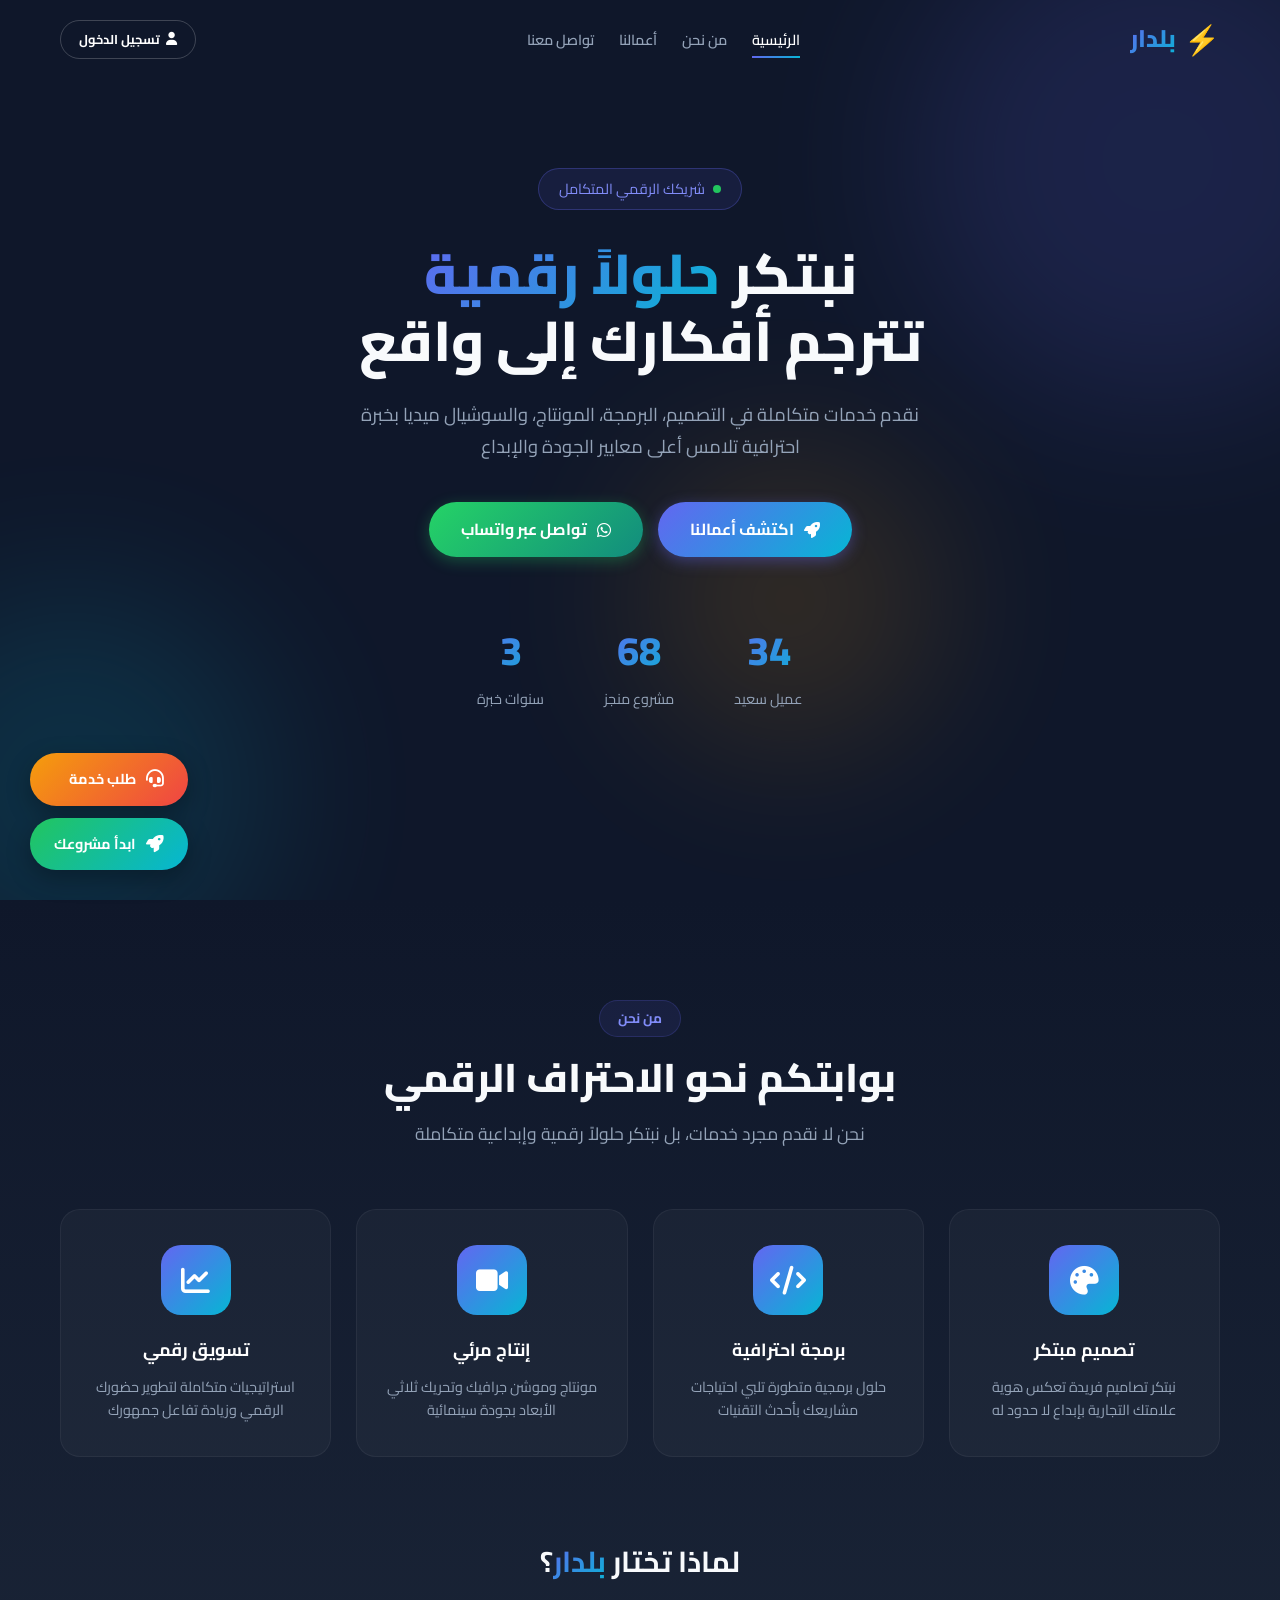
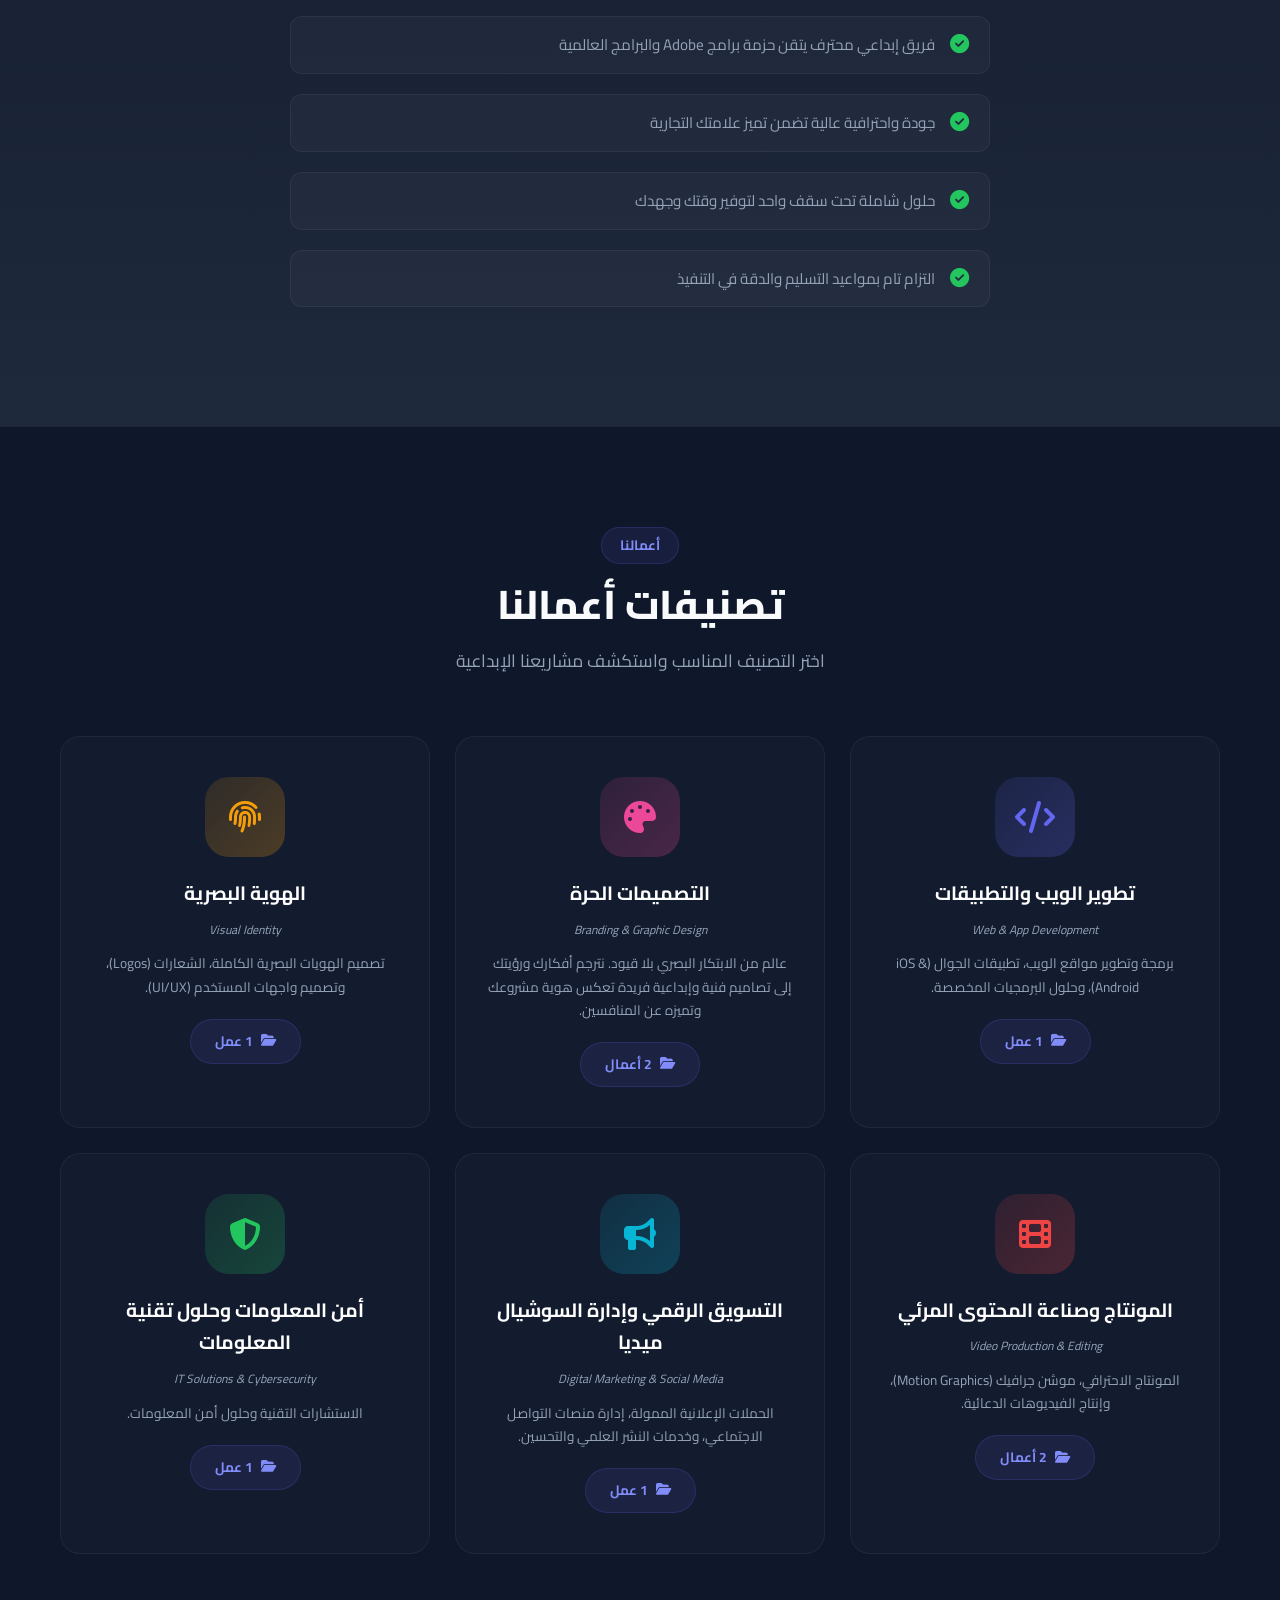
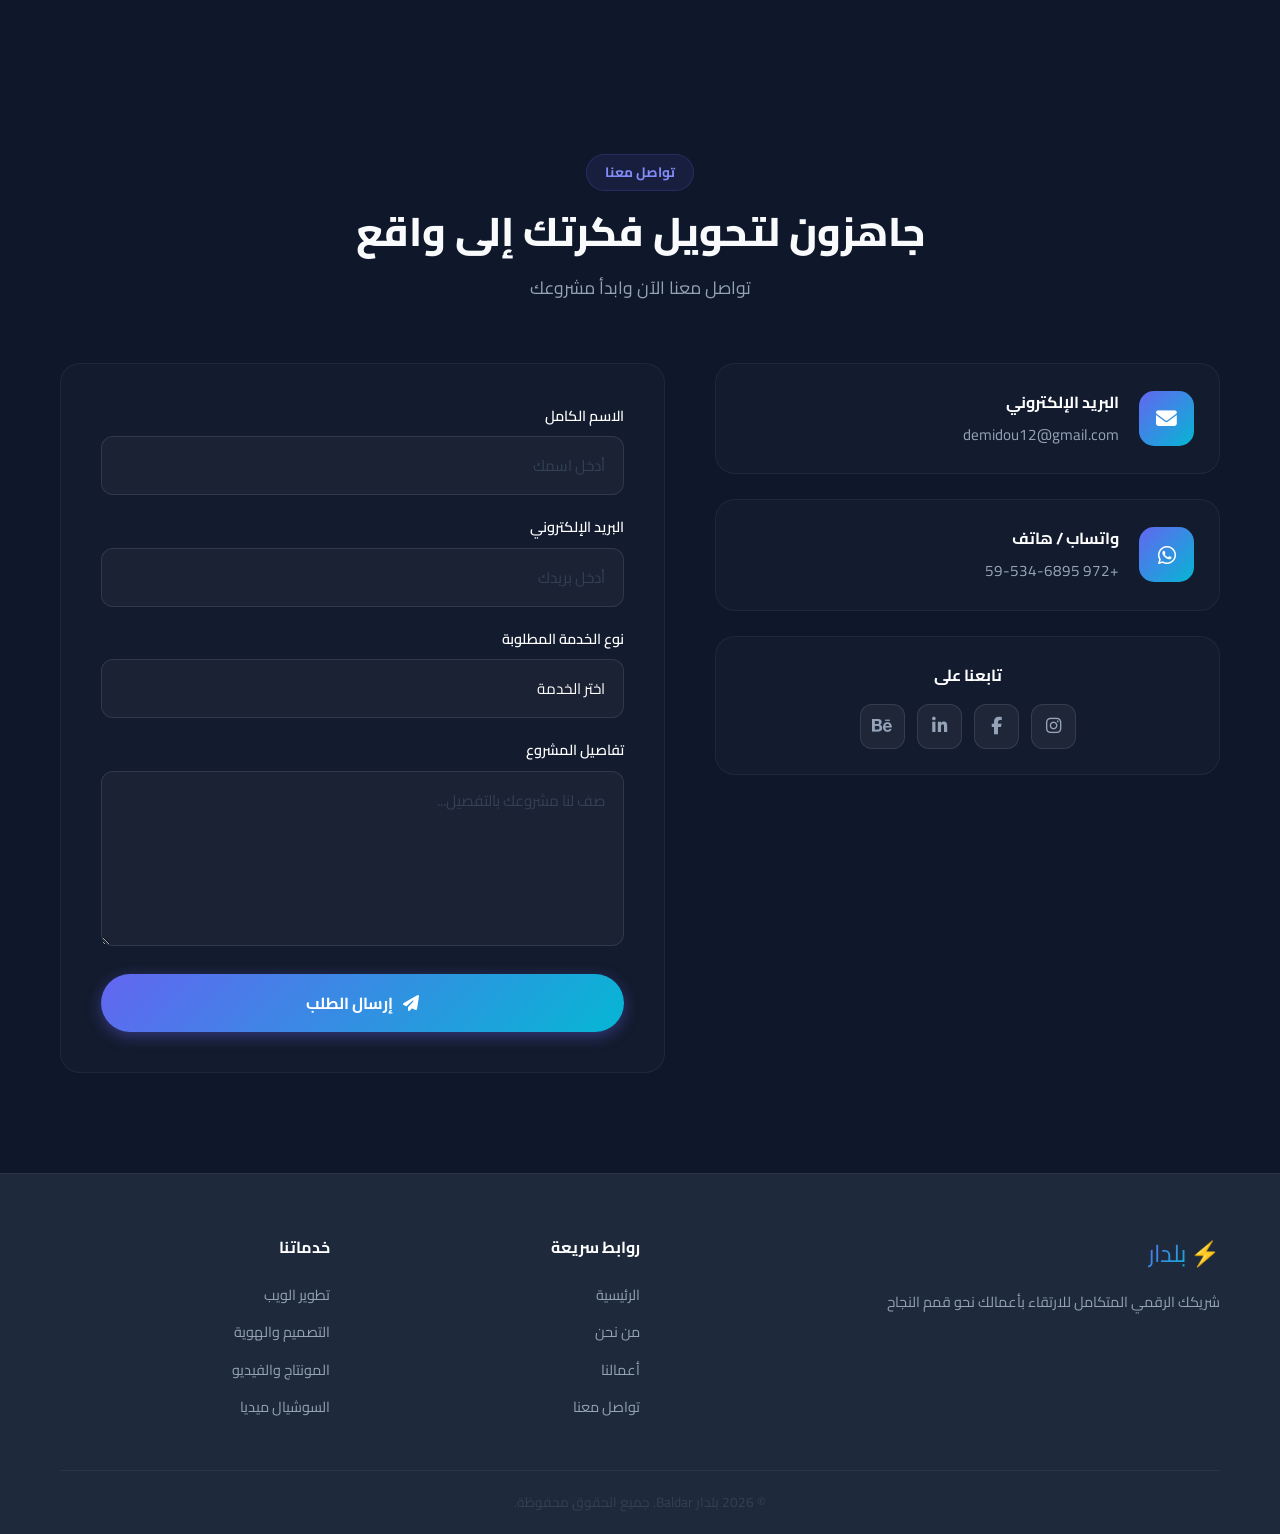
==== index.html @ 8cdc94b1 "Rename index (1).html to index.html" ====
<!DOCTYPE html>
<html lang="ar" dir="rtl">
<head>
    <meta charset="UTF-8">
    <meta name="viewport" content="width=device-width, initial-scale=1.0">
    <title>بلدار | Baldar - شريكك الرقمي المتكامل</title>
    <link rel="preconnect" href="https://fonts.googleapis.com">
    <link rel="preconnect" href="https://fonts.gstatic.com" crossorigin>
    <link href="https://fonts.googleapis.com/css2?family=Cairo:wght@300;400;600;700;800&display=swap" rel="stylesheet">
    <link rel="stylesheet" href="https://cdnjs.cloudflare.com/ajax/libs/font-awesome/6.5.1/css/all.min.css">
    <style>
        :root {
            --primary: #6366f1;
            --primary-dark: #4f46e5;
            --primary-light: #818cf8;
            --secondary: #06b6d4;
            --accent: #f59e0b;
            --success: #22c55e;
            --danger: #ef4444;
            --dark: #0f172a;
            --dark-light: #1e293b;
            --dark-lighter: #334155;
            --light: #f8fafc;
            --gray: #94a3b8;
            --white: #ffffff;
            --gradient-1: linear-gradient(135deg, #6366f1 0%, #06b6d4 100%);
            --gradient-2: linear-gradient(135deg, #f59e0b 0%, #ef4444 100%);
            --gradient-3: linear-gradient(135deg, #22c55e 0%, #06b6d4 100%);
            --shadow: 0 4px 6px -1px rgba(0,0,0,0.1);
            --shadow-lg: 0 10px 15px -3px rgba(0,0,0,0.1);
            --shadow-xl: 0 20px 25px -5px rgba(0,0,0,0.1);
            --radius: 12px;
            --radius-lg: 20px;
            --transition: all 0.3s cubic-bezier(0.4, 0, 0.2, 1);
        }
        *, *::before, *::after { margin: 0; padding: 0; box-sizing: border-box; }
        html { scroll-behavior: smooth; scroll-padding-top: 80px; }
        body {
            font-family: 'Cairo', sans-serif;
            background: var(--dark);
            color: var(--light);
            line-height: 1.7;
            overflow-x: hidden;
        }
        .container { max-width: 1200px; margin: 0 auto; padding: 0 20px; }
        ::-webkit-scrollbar { width: 8px; }
        ::-webkit-scrollbar-track { background: var(--dark); }
        ::-webkit-scrollbar-thumb { background: var(--primary); border-radius: 4px; }

        /* ===== NAVBAR ===== */
        .navbar {
            position: fixed;
            top: 0; left: 0; right: 0;
            z-index: 1000;
            padding: 15px 0;
            transition: var(--transition);
            background: transparent;
        }
        .navbar.scrolled {
            background: rgba(15, 23, 42, 0.95);
            backdrop-filter: blur(20px);
            box-shadow: var(--shadow);
            padding: 10px 0;
        }
        .navbar .container {
            display: flex;
            justify-content: space-between;
            align-items: center;
        }
        .logo {
            display: flex;
            align-items: center;
            gap: 8px;
            text-decoration: none;
            color: var(--white);
            font-size: 1.5rem;
            font-weight: 800;
        }
        .logo-icon { font-size: 1.8rem; }
        .logo-text {
            background: var(--gradient-1);
            -webkit-background-clip: text;
            -webkit-text-fill-color: transparent;
        }
        .nav-center { display: flex; align-items: center; gap: 30px; }
        .nav-links {
            display: flex;
            list-style: none;
            gap: 25px;
        }
        .nav-links a {
            text-decoration: none;
            color: var(--gray);
            font-weight: 600;
            font-size: 0.9rem;
            transition: var(--transition);
            position: relative;
        }
        .nav-links a::after {
            content: '';
            position: absolute;
            bottom: -5px; right: 0;
            width: 0; height: 2px;
            background: var(--gradient-1);
            transition: var(--transition);
        }
        .nav-links a:hover, .nav-links a.active {
            color: var(--white);
        }
        .nav-links a:hover::after, .nav-links a.active::after {
            width: 100%;
        }
        .nav-actions {
            display: flex;
            align-items: center;
            gap: 12px;
        }
        .btn-nav {
            padding: 8px 18px;
            border-radius: 50px;
            font-family: 'Cairo', sans-serif;
            font-size: 0.8rem;
            font-weight: 700;
            cursor: pointer;
            border: none;
            transition: var(--transition);
            text-decoration: none;
            display: inline-flex;
            align-items: center;
            gap: 6px;
        }
        .btn-nav-primary {
            background: var(--gradient-1);
            color: var(--white);
        }
        .btn-nav-primary:hover {
            transform: translateY(-2px);
            box-shadow: 0 4px 15px rgba(99,102,241,0.4);
        }
        .btn-nav-outline {
            background: transparent;
            color: var(--white);
            border: 1px solid rgba(255,255,255,0.2);
        }
        .btn-nav-outline:hover {
            background: rgba(255,255,255,0.1);
            border-color: var(--primary);
        }
        .user-menu {
            display: none;
            align-items: center;
            gap: 8px;
            color: var(--white);
            font-size: 0.85rem;
            font-weight: 600;
        }
        .user-menu.show { display: flex; }
        .user-avatar {
            width: 32px; height: 32px;
            border-radius: 50%;
            background: var(--gradient-1);
            display: flex;
            align-items: center;
            justify-content: center;
            font-size: 0.8rem;
        }
        .hamburger {
            display: none;
            flex-direction: column;
            gap: 5px;
            cursor: pointer;
            z-index: 1001;
        }
        .hamburger span {
            display: block;
            width: 25px; height: 2px;
            background: var(--white);
            transition: var(--transition);
        }
        .hamburger.active span:nth-child(1) { transform: rotate(-45deg) translate(-5px, 5px); }
        .hamburger.active span:nth-child(2) { opacity: 0; }
        .hamburger.active span:nth-child(3) { transform: rotate(45deg) translate(-5px, -5px); }

        /* ===== HERO ===== */
        .hero {
            min-height: 100vh;
            display: flex;
            align-items: center;
            position: relative;
            overflow: hidden;
            padding-top: 80px;
        }
        .hero-bg {
            position: absolute;
            inset: 0;
            z-index: 0;
            overflow: hidden;
        }
        .shape {
            position: absolute;
            border-radius: 50%;
            filter: blur(80px);
            opacity: 0.15;
            animation: float 20s infinite ease-in-out;
        }
        .shape-1 { width: 500px; height: 500px; background: var(--primary); top: -10%; right: -10%; }
        .shape-2 { width: 400px; height: 400px; background: var(--secondary); bottom: -10%; left: -10%; animation-delay: -5s; }
        .shape-3 { width: 300px; height: 300px; background: var(--accent); top: 50%; left: 50%; animation-delay: -10s; }
        @keyframes float {
            0%, 100% { transform: translate(0, 0) scale(1); }
            25% { transform: translate(30px, -30px) scale(1.05); }
            50% { transform: translate(-20px, 20px) scale(0.95); }
            75% { transform: translate(20px, 10px) scale(1.02); }
        }
        .hero-content {
            position: relative;
            z-index: 1;
            text-align: center;
            max-width: 800px;
            margin: 0 auto;
        }
        .hero-badge {
            display: inline-flex;
            align-items: center;
            gap: 8px;
            background: rgba(99, 102, 241, 0.1);
            border: 1px solid rgba(99, 102, 241, 0.3);
            padding: 8px 20px;
            border-radius: 50px;
            font-size: 0.9rem;
            color: var(--primary-light);
            margin-bottom: 30px;
        }
        .badge-dot {
            width: 8px; height: 8px;
            background: #22c55e;
            border-radius: 50%;
            animation: pulse 2s infinite;
        }
        @keyframes pulse { 0%, 100% { opacity: 1; } 50% { opacity: 0.5; } }
        .hero-title {
            font-size: 3.5rem;
            font-weight: 800;
            line-height: 1.2;
            margin-bottom: 25px;
        }
        .gradient-text {
            background: var(--gradient-1);
            -webkit-background-clip: text;
            -webkit-text-fill-color: transparent;
        }
        .hero-desc {
            font-size: 1.15rem;
            color: var(--gray);
            max-width: 600px;
            margin: 0 auto 40px;
        }
        .hero-buttons {
            display: flex;
            gap: 15px;
            justify-content: center;
            margin-bottom: 60px;
            flex-wrap: wrap;
        }
        .btn {
            display: inline-flex;
            align-items: center;
            gap: 10px;
            padding: 14px 32px;
            border-radius: 50px;
            font-family: 'Cairo', sans-serif;
            font-size: 1rem;
            font-weight: 700;
            text-decoration: none;
            cursor: pointer;
            border: none;
            transition: var(--transition);
        }
        .btn-primary {
            background: var(--gradient-1);
            color: var(--white);
            box-shadow: 0 4px 15px rgba(99, 102, 241, 0.4);
        }
        .btn-primary:hover {
            transform: translateY(-3px);
            box-shadow: 0 8px 25px rgba(99, 102, 241, 0.5);
        }
        .btn-outline {
            background: transparent;
            color: var(--white);
            border: 2px solid rgba(255,255,255,0.2);
        }
        .btn-outline:hover {
            background: rgba(255,255,255,0.1);
            border-color: var(--primary);
        }
        .btn-whatsapp {
            background: linear-gradient(135deg, #25d366 0%, #128c7e 100%);
            color: var(--white);
            box-shadow: 0 4px 15px rgba(37, 211, 102, 0.3);
        }
        .btn-whatsapp:hover {
            transform: translateY(-3px);
            box-shadow: 0 8px 25px rgba(37, 211, 102, 0.4);
        }
        .hero-stats {
            display: flex;
            justify-content: center;
            gap: 60px;
            flex-wrap: wrap;
        }
        .stat-item { text-align: center; }
        .stat-number {
            display: block;
            font-size: 2.5rem;
            font-weight: 800;
            background: var(--gradient-1);
            -webkit-background-clip: text;
            -webkit-text-fill-color: transparent;
        }
        .stat-label { font-size: 0.9rem; color: var(--gray); }

        /* ===== FLOATING CTA BUTTONS ===== */
        .floating-cta {
            position: fixed;
            bottom: 30px;
            left: 30px;
            z-index: 999;
            display: flex;
            flex-direction: column;
            gap: 12px;
        }
        .floating-btn {
            display: flex;
            align-items: center;
            gap: 10px;
            padding: 14px 24px;
            border-radius: 50px;
            font-family: 'Cairo', sans-serif;
            font-size: 0.9rem;
            font-weight: 700;
            cursor: pointer;
            border: none;
            text-decoration: none;
            color: var(--white);
            box-shadow: 0 8px 25px rgba(0,0,0,0.3);
            transition: var(--transition);
            animation: slideUp 0.6s ease;
        }
        .floating-btn:hover {
            transform: translateY(-3px) scale(1.02);
            box-shadow: 0 12px 35px rgba(0,0,0,0.4);
        }
        .floating-btn.service {
            background: var(--gradient-2);
        }
        .floating-btn.project {
            background: var(--gradient-3);
        }
        .floating-btn i { font-size: 1.1rem; }
        @keyframes slideUp {
            from { transform: translateY(100px); opacity: 0; }
            to { transform: translateY(0); opacity: 1; }
        }

        /* ===== SECTION COMMON ===== */
        section { padding: 100px 0; position: relative; }
        .section-header {
            text-align: center;
            margin-bottom: 60px;
        }
        .section-tag {
            display: inline-block;
            background: rgba(99, 102, 241, 0.1);
            color: var(--primary-light);
            padding: 6px 18px;
            border-radius: 50px;
            font-size: 0.85rem;
            font-weight: 700;
            margin-bottom: 15px;
            border: 1px solid rgba(99, 102, 241, 0.2);
        }
        .section-title {
            font-size: 2.5rem;
            font-weight: 800;
            margin-bottom: 15px;
            line-height: 1.3;
        }
        .section-subtitle {
            color: var(--gray);
            font-size: 1.1rem;
            max-width: 600px;
            margin: 0 auto;
        }

        /* ===== ABOUT ===== */
        .about {
            background: linear-gradient(180deg, var(--dark) 0%, var(--dark-light) 100%);
        }
        .about-grid {
            display: grid;
            grid-template-columns: repeat(4, 1fr);
            gap: 25px;
            margin-bottom: 80px;
        }
        .about-card {
            background: rgba(255,255,255,0.03);
            border: 1px solid rgba(255,255,255,0.05);
            border-radius: var(--radius-lg);
            padding: 35px 25px;
            text-align: center;
            transition: var(--transition);
        }
        .about-card:hover {
            transform: translateY(-10px);
            background: rgba(255,255,255,0.05);
            border-color: rgba(99, 102, 241, 0.3);
            box-shadow: var(--shadow-xl);
        }
        .about-icon {
            width: 70px; height: 70px;
            background: var(--gradient-1);
            border-radius: 20px;
            display: flex;
            align-items: center;
            justify-content: center;
            margin: 0 auto 20px;
            font-size: 1.8rem;
            color: var(--white);
        }
        .about-card h3 { font-size: 1.1rem; margin-bottom: 10px; color: var(--white); }
        .about-card p { font-size: 0.9rem; color: var(--gray); line-height: 1.6; }
        .about-content { max-width: 700px; margin: 0 auto; text-align: center; }
        .about-content h3 { font-size: 1.8rem; margin-bottom: 30px; }
        .highlight {
            background: var(--gradient-1);
            -webkit-background-clip: text;
            -webkit-text-fill-color: transparent;
        }
        .about-list { list-style: none; text-align: right; }
        .about-list li {
            display: flex;
            align-items: flex-start;
            gap: 15px;
            margin-bottom: 20px;
            padding: 15px 20px;
            background: rgba(255,255,255,0.03);
            border-radius: var(--radius);
            border: 1px solid rgba(255,255,255,0.05);
            transition: var(--transition);
        }
        .about-list li:hover {
            background: rgba(255,255,255,0.05);
            border-color: rgba(99, 102, 241, 0.2);
        }
        .about-list i { color: #22c55e; font-size: 1.2rem; margin-top: 3px; flex-shrink: 0; }
        .about-list span { color: var(--gray); font-size: 0.95rem; }

        /* ===== CATEGORIES (NEW) ===== */
        .categories-section { background: var(--dark); }
        .categories-grid {
            display: grid;
            grid-template-columns: repeat(3, 1fr);
            gap: 25px;
        }
        .category-card {
            background: rgba(255,255,255,0.02);
            border: 1px solid rgba(255,255,255,0.05);
            border-radius: var(--radius-lg);
            padding: 40px 30px;
            text-align: center;
            cursor: pointer;
            transition: var(--transition);
            position: relative;
            overflow: hidden;
        }
        .category-card::before {
            content: '';
            position: absolute;
            top: 0; left: 0; right: 0;
            height: 4px;
            background: var(--gradient-1);
            transform: scaleX(0);
            transition: var(--transition);
        }
        .category-card:hover::before { transform: scaleX(1); }
        .category-card:hover {
            transform: translateY(-8px);
            background: rgba(255,255,255,0.04);
            border-color: rgba(99, 102, 241, 0.2);
            box-shadow: var(--shadow-xl);
        }
        .category-icon {
            width: 80px; height: 80px;
            border-radius: 24px;
            display: flex;
            align-items: center;
            justify-content: center;
            font-size: 2rem;
            margin: 0 auto 20px;
            color: var(--white);
        }
        .category-card h3 { font-size: 1.2rem; margin-bottom: 10px; color: var(--white); }
        .category-card .name-en {
            font-size: 0.75rem;
            color: var(--gray);
            margin-bottom: 12px;
            font-style: italic;
        }
        .category-card p {
            font-size: 0.85rem;
            color: var(--gray);
            line-height: 1.7;
            margin-bottom: 20px;
        }
        .category-card .btn-view {
            display: inline-flex;
            align-items: center;
            gap: 8px;
            padding: 10px 24px;
            border-radius: 50px;
            background: rgba(99,102,241,0.1);
            color: var(--primary-light);
            font-size: 0.85rem;
            font-weight: 700;
            border: 1px solid rgba(99,102,241,0.2);
            transition: var(--transition);
        }
        .category-card:hover .btn-view {
            background: var(--gradient-1);
            color: var(--white);
            border-color: transparent;
        }

        /* ===== PROJECTS LIST (NEW) ===== */
        .projects-list-section { background: linear-gradient(180deg, var(--dark-light) 0%, var(--dark) 100%); }
        .projects-list-section .back-btn {
            display: inline-flex;
            align-items: center;
            gap: 8px;
            color: var(--gray);
            text-decoration: none;
            font-size: 0.9rem;
            font-weight: 600;
            margin-bottom: 30px;
            cursor: pointer;
            transition: var(--transition);
        }
        .projects-list-section .back-btn:hover { color: var(--primary-light); }
        .projects-list-grid {
            display: grid;
            grid-template-columns: repeat(3, 1fr);
            gap: 25px;
        }
        .project-item {
            background: rgba(255,255,255,0.02);
            border: 1px solid rgba(255,255,255,0.05);
            border-radius: var(--radius-lg);
            overflow: hidden;
            cursor: pointer;
            transition: var(--transition);
        }
        .project-item:hover {
            transform: translateY(-5px);
            box-shadow: var(--shadow-xl);
            border-color: rgba(99, 102, 241, 0.2);
        }
        .project-item-image {
            position: relative;
            height: 220px;
            overflow: hidden;
        }
        .project-item-image img {
            width: 100%;
            height: 100%;
            object-fit: cover;
            transition: transform 0.5s ease;
        }
        .project-item:hover .project-item-image img {
            transform: scale(1.08);
        }
        .project-item-placeholder {
            width: 100%; height: 100%;
            background: linear-gradient(135deg, var(--dark-lighter) 0%, var(--dark-light) 100%);
            display: flex;
            align-items: center;
            justify-content: center;
            font-size: 3rem;
        }
        .project-item-overlay {
            position: absolute;
            top: 15px; right: 15px;
        }
        .project-item-tag {
            background: var(--gradient-1);
            color: var(--white);
            padding: 5px 15px;
            border-radius: 50px;
            font-size: 0.75rem;
            font-weight: 700;
        }
        .project-item-info { padding: 25px; }
        .project-item-info h3 { font-size: 1.1rem; margin-bottom: 10px; color: var(--white); }
        .project-item-info p { font-size: 0.9rem; color: var(--gray); line-height: 1.6; }
        .project-item-info .btn-details {
            display: inline-flex;
            align-items: center;
            gap: 6px;
            margin-top: 15px;
            color: var(--primary-light);
            font-size: 0.85rem;
            font-weight: 700;
            text-decoration: none;
        }
        .project-item-info .btn-details:hover { color: var(--primary); }

        /* ===== PROJECT DETAIL MODAL ===== */
        .project-modal-overlay {
            display: none;
            position: fixed;
            inset: 0;
            background: rgba(0,0,0,0.85);
            z-index: 2000;
            align-items: center;
            justify-content: center;
            backdrop-filter: blur(10px);
            padding: 20px;
        }
        .project-modal-overlay.active { display: flex; }
        .project-modal {
            background: var(--dark-light);
            border: 1px solid rgba(255,255,255,0.1);
            border-radius: var(--radius-lg);
            width: 100%;
            max-width: 800px;
            max-height: 90vh;
            overflow-y: auto;
            animation: modalIn 0.3s ease;
        }
        @keyframes modalIn {
            from { transform: scale(0.9); opacity: 0; }
            to { transform: scale(1); opacity: 1; }
        }
        .project-modal-header {
            position: relative;
            height: 300px;
            overflow: hidden;
        }
        .project-modal-header img {
            width: 100%; height: 100%;
            object-fit: cover;
        }
        .project-modal-header .placeholder {
            width: 100%; height: 100%;
            background: linear-gradient(135deg, var(--dark-lighter) 0%, var(--dark-light) 100%);
            display: flex;
            align-items: center;
            justify-content: center;
            font-size: 4rem;
            color: var(--primary);
        }
        .project-modal-close {
            position: absolute;
            top: 20px; right: 20px;
            width: 40px; height: 40px;
            background: rgba(0,0,0,0.5);
            border: none;
            border-radius: 50%;
            color: var(--white);
            font-size: 1.2rem;
            cursor: pointer;
            display: flex;
            align-items: center;
            justify-content: center;
            transition: var(--transition);
        }
        .project-modal-close:hover { background: var(--danger); }
        .project-modal-body { padding: 35px; }
        .project-modal-body h2 {
            font-size: 1.8rem;
            margin-bottom: 10px;
        }
        .project-modal-body .category-tag {
            display: inline-block;
            background: rgba(99,102,241,0.1);
            color: var(--primary-light);
            padding: 5px 15px;
            border-radius: 50px;
            font-size: 0.8rem;
            font-weight: 700;
            margin-bottom: 20px;
        }
        .project-modal-body .description {
            color: var(--gray);
            line-height: 2;
            margin-bottom: 30px;
            font-size: 1rem;
        }
        .project-modal-actions {
            display: flex;
            gap: 15px;
            flex-wrap: wrap;
        }
        .project-modal-actions .btn {
            padding: 12px 28px;
            font-size: 0.95rem;
        }

        /* ===== CONTACT ===== */
        .contact { background: var(--dark); }
        .contact-grid {
            display: grid;
            grid-template-columns: 1fr 1.2fr;
            gap: 50px;
            align-items: start;
        }
        .contact-info { display: flex; flex-direction: column; gap: 25px; }
        .contact-card {
            display: flex;
            align-items: center;
            gap: 20px;
            padding: 25px;
            background: rgba(255,255,255,0.02);
            border: 1px solid rgba(255,255,255,0.05);
            border-radius: var(--radius-lg);
            transition: var(--transition);
        }
        .contact-card:hover {
            background: rgba(255,255,255,0.04);
            border-color: rgba(99, 102, 241, 0.2);
            transform: translateX(-5px);
        }
        .contact-icon {
            width: 55px; height: 55px;
            background: var(--gradient-1);
            border-radius: 15px;
            display: flex;
            align-items: center;
            justify-content: center;
            font-size: 1.3rem;
            color: var(--white);
            flex-shrink: 0;
        }
        .contact-details h3 { font-size: 1rem; margin-bottom: 5px; color: var(--white); }
        .contact-details a {
            color: var(--gray);
            text-decoration: none;
            font-size: 0.95rem;
            transition: var(--transition);
        }
        .contact-details a:hover { color: var(--primary-light); }
        .contact-social {
            padding: 25px;
            background: rgba(255,255,255,0.02);
            border: 1px solid rgba(255,255,255,0.05);
            border-radius: var(--radius-lg);
            text-align: center;
        }
        .contact-social h3 { font-size: 1rem; margin-bottom: 15px; color: var(--white); }
        .social-links { display: flex; gap: 12px; justify-content: center; }
        .social-link {
            width: 45px; height: 45px;
            background: rgba(255,255,255,0.05);
            border: 1px solid rgba(255,255,255,0.1);
            border-radius: 12px;
            display: flex;
            align-items: center;
            justify-content: center;
            color: var(--gray);
            text-decoration: none;
            font-size: 1.1rem;
            transition: var(--transition);
        }
        .social-link:hover {
            background: var(--gradient-1);
            border-color: transparent;
            color: var(--white);
            transform: translateY(-3px);
        }
        .contact-form-wrapper {
            background: rgba(255,255,255,0.02);
            border: 1px solid rgba(255,255,255,0.05);
            border-radius: var(--radius-lg);
            padding: 40px;
        }
        .form-group { margin-bottom: 20px; }
        .form-group label {
            display: block;
            margin-bottom: 8px;
            font-size: 0.9rem;
            font-weight: 600;
            color: var(--white);
        }
        .form-group input,
        .form-group select,
        .form-group textarea {
            width: 100%;
            padding: 14px 18px;
            background: rgba(255,255,255,0.03);
            border: 1px solid rgba(255,255,255,0.1);
            border-radius: var(--radius);
            color: var(--white);
            font-family: 'Cairo', sans-serif;
            font-size: 0.95rem;
            transition: var(--transition);
        }
        .form-group input:focus,
        .form-group select:focus,
        .form-group textarea:focus {
            outline: none;
            border-color: var(--primary);
            background: rgba(255,255,255,0.05);
            box-shadow: 0 0 0 3px rgba(99, 102, 241, 0.1);
        }
        .form-group input::placeholder,
        .form-group textarea::placeholder { color: var(--dark-lighter); }
        .form-group select { cursor: pointer; appearance: none; }
        .btn-full { width: 100%; justify-content: center; }

        /* ===== LOGIN MODAL ===== */
        .login-modal-overlay {
            display: none;
            position: fixed;
            inset: 0;
            background: rgba(0,0,0,0.8);
            z-index: 3000;
            align-items: center;
            justify-content: center;
            backdrop-filter: blur(5px);
        }
        .login-modal-overlay.active { display: flex; }
        .login-modal-box {
            background: var(--dark-light);
            border: 1px solid rgba(255,255,255,0.1);
            border-radius: var(--radius-lg);
            padding: 40px;
            width: 90%;
            max-width: 420px;
            text-align: center;
            animation: modalIn 0.3s ease;
        }
        .login-modal-box .logo-icon { font-size: 2.5rem; margin-bottom: 10px; }
        .login-modal-box h3 {
            font-size: 1.5rem;
            margin-bottom: 5px;
            background: var(--gradient-1);
            -webkit-background-clip: text;
            -webkit-text-fill-color: transparent;
        }
        .login-modal-box p { color: var(--gray); margin-bottom: 25px; font-size: 0.9rem; }
        .login-modal-box input {
            width: 100%;
            padding: 14px 18px;
            background: rgba(255,255,255,0.05);
            border: 1px solid rgba(255,255,255,0.1);
            border-radius: var(--radius);
            color: var(--white);
            font-family: 'Cairo', sans-serif;
            font-size: 1rem;
            margin-bottom: 15px;
            text-align: center;
        }
        .login-modal-box input:focus {
            outline: none;
            border-color: var(--primary);
            box-shadow: 0 0 0 3px rgba(99,102,241,0.2);
        }
        .login-modal-box button {
            width: 100%;
            padding: 14px;
            background: var(--gradient-1);
            border: none;
            border-radius: var(--radius);
            color: var(--white);
            font-family: 'Cairo', sans-serif;
            font-size: 1rem;
            font-weight: 700;
            cursor: pointer;
            transition: var(--transition);
        }
        .login-modal-box button:hover {
            transform: translateY(-2px);
            box-shadow: 0 5px 20px rgba(99,102,241,0.4);
        }
        .login-modal-box .close-btn {
            position: absolute;
            top: 15px; right: 15px;
            background: none;
            border: none;
            color: var(--gray);
            font-size: 1.5rem;
            cursor: pointer;
            width: auto;
            padding: 0;
        }
        .login-modal-box .close-btn:hover { color: var(--white); }
        .login-error {
            color: var(--danger);
            font-size: 0.85rem;
            margin-top: 10px;
            display: none;
        }
        .login-error.show { display: block; }
        .login-modal-box .register-link {
            margin-top: 20px;
            color: var(--gray);
            font-size: 0.85rem;
        }
        .login-modal-box .register-link a {
            color: var(--primary-light);
            text-decoration: none;
            font-weight: 700;
        }

        /* ===== FOOTER ===== */
        .footer {
            background: var(--dark-light);
            padding: 60px 0 20px;
            border-top: 1px solid rgba(255,255,255,0.05);
        }
        .footer-content {
            display: grid;
            grid-template-columns: 2fr 1fr 1fr;
            gap: 40px;
            margin-bottom: 40px;
        }
        .footer-brand .logo-icon,
        .footer-brand .logo-text { font-size: 1.5rem; }
        .footer-brand p { color: var(--gray); font-size: 0.9rem; margin-top: 15px; line-height: 1.7; }
        .footer-links h4, .footer-services h4 {
            font-size: 1rem; margin-bottom: 20px; color: var(--white);
        }
        .footer-links ul, .footer-services ul { list-style: none; }
        .footer-links li, .footer-services li { margin-bottom: 10px; }
        .footer-links a, .footer-services a {
            color: var(--gray);
            text-decoration: none;
            font-size: 0.9rem;
            transition: var(--transition);
        }
        .footer-links a:hover, .footer-services a:hover {
            color: var(--primary-light);
            padding-right: 5px;
        }
        .footer-bottom {
            text-align: center;
            padding-top: 20px;
            border-top: 1px solid rgba(255,255,255,0.05);
        }
        .footer-bottom p { color: var(--dark-lighter); font-size: 0.85rem; }

        /* ===== ANIMATIONS ===== */
        .fade-in {
            opacity: 0;
            transform: translateY(30px);
            transition: opacity 0.6s ease, transform 0.6s ease;
        }
        .fade-in.visible { opacity: 1; transform: translateY(0); }

        /* ===== RESPONSIVE ===== */
        @media (max-width: 1024px) {
            .about-grid, .categories-grid, .projects-list-grid { grid-template-columns: repeat(2, 1fr); }
            .contact-grid { grid-template-columns: 1fr; }
        }
        @media (max-width: 768px) {
            .nav-links { display: none; }
            .nav-actions { display: none; }
            .hamburger { display: flex; }
            .hero-title { font-size: 2.2rem; }
            .about-grid, .categories-grid, .projects-list-grid { grid-template-columns: 1fr; }
            .section-title { font-size: 1.8rem; }
            .floating-cta { bottom: 20px; left: 20px; right: 20px; }
            .floating-btn { width: 100%; justify-content: center; }
            .footer-content { grid-template-columns: 1fr; text-align: center; }
            .contact-form-wrapper { padding: 25px; }
            .project-modal-body { padding: 20px; }
            .project-modal-header { height: 200px; }
        }
        @media (max-width: 480px) {
            .hero-title { font-size: 1.8rem; }
            .hero-buttons { flex-direction: column; align-items: center; }
            .btn { width: 100%; justify-content: center; }
        }
    </style>
</head>
<body>

<!-- Navigation -->
<nav class="navbar" id="navbar">
    <div class="container">
        <a href="#" class="logo">
            <span class="logo-icon">⚡</span>
            <span class="logo-text">بلدار</span>
        </a>
        <div class="nav-center">
            <ul class="nav-links" id="navLinks">
                <li><a href="#home" class="active">الرئيسية</a></li>
                <li><a href="#about">من نحن</a></li>
                <li><a href="#categories">أعمالنا</a></li>
                <li><a href="#contact">تواصل معنا</a></li>
            </ul>
        </div>
        <div class="nav-actions">
            <div class="user-menu" id="userMenu">
                <div class="user-avatar"><i class="fas fa-user"></i></div>
                <span id="userName">عضو</span>
            </div>
            <a href="#" class="btn-nav btn-nav-outline" id="loginBtn" onclick="openLoginModal(); return false;">
                <i class="fas fa-user"></i> تسجيل الدخول
            </a>
            <a href="admin.html" class="btn-nav btn-nav-primary" id="adminBtn" style="display:none;">
                <i class="fas fa-cog"></i> لوحة التحكم
            </a>
        </div>
        <div class="hamburger" id="hamburger">
            <span></span><span></span><span></span>
        </div>
    </div>
</nav>

<!-- Floating CTA Buttons -->
<div class="floating-cta">
    <a href="https://wa.me/972595346895?text=مرحباً%20بلدار،%20أرغب%20في%20طلب%20خدمة" 
       target="_blank" class="floating-btn service">
        <i class="fas fa-headset"></i> طلب خدمة
    </a>
    <a href="https://wa.me/972595346895?text=مرحباً%20بلدار،%20أرغب%20في%20بدء%20مشروع%20جديد" 
       target="_blank" class="floating-btn project">
        <i class="fas fa-rocket"></i> ابدأ مشروعك
    </a>
</div>

<!-- Hero Section -->
<section class="hero" id="home">
    <div class="hero-bg">
        <div class="shape shape-1"></div>
        <div class="shape shape-2"></div>
        <div class="shape shape-3"></div>
    </div>
    <div class="container">
        <div class="hero-content">
            <div class="hero-badge">
                <span class="badge-dot"></span>
                شريكك الرقمي المتكامل
            </div>
            <h1 class="hero-title">
                نبتكر <span class="gradient-text">حلولاً رقمية</span><br>
                تترجم أفكارك إلى واقع
            </h1>
            <p class="hero-desc">
                نقدم خدمات متكاملة في التصميم، البرمجة، المونتاج، والسوشيال ميديا
                بخبرة احترافية تلامس أعلى معايير الجودة والإبداع
            </p>
            <div class="hero-buttons">
                <a href="#categories" class="btn btn-primary">
                    <i class="fas fa-rocket"></i> اكتشف أعمالنا
                </a>
                <a href="https://wa.me/972595346895" target="_blank" class="btn btn-whatsapp">
                    <i class="fab fa-whatsapp"></i> تواصل عبر واتساب
                </a>
            </div>
            <div class="hero-stats">
                <div class="stat-item">
                    <span class="stat-number" data-target="50">0</span>
                    <span class="stat-label">عميل سعيد</span>
                </div>
                <div class="stat-item">
                    <span class="stat-number" data-target="100">0</span>
                    <span class="stat-label">مشروع منجز</span>
                </div>
                <div class="stat-item">
                    <span class="stat-number" data-target="5">0</span>
                    <span class="stat-label">سنوات خبرة</span>
                </div>
            </div>
        </div>
    </div>
</section>

<!-- About Section -->
<section class="about" id="about">
    <div class="container">
        <div class="section-header">
            <span class="section-tag">من نحن</span>
            <h2 class="section-title">بوابتكم نحو الاحتراف الرقمي</h2>
            <p class="section-subtitle">نحن لا نقدم مجرد خدمات، بل نبتكر حلولاً رقمية وإبداعية متكاملة</p>
        </div>
        <div class="about-grid">
            <div class="about-card">
                <div class="about-icon"><i class="fas fa-palette"></i></div>
                <h3>تصميم مبتكر</h3>
                <p>نبتكر تصاميم فريدة تعكس هوية علامتك التجارية بإبداع لا حدود له</p>
            </div>
            <div class="about-card">
                <div class="about-icon"><i class="fas fa-code"></i></div>
                <h3>برمجة احترافية</h3>
                <p>حلول برمجية متطورة تلبي احتياجات مشاريعك بأحدث التقنيات</p>
            </div>
            <div class="about-card">
                <div class="about-icon"><i class="fas fa-video"></i></div>
                <h3>إنتاج مرئي</h3>
                <p>مونتاج وموشن جرافيك وتحريك ثلاثي الأبعاد بجودة سينمائية</p>
            </div>
            <div class="about-card">
                <div class="about-icon"><i class="fas fa-chart-line"></i></div>
                <h3>تسويق رقمي</h3>
                <p>استراتيجيات متكاملة لتطوير حضورك الرقمي وزيادة تفاعل جمهورك</p>
            </div>
        </div>
        <div class="about-content">
            <div class="about-text">
                <h3>لماذا تختار <span class="highlight">بلدار</span>؟</h3>
                <ul class="about-list">
                    <li><i class="fas fa-check-circle"></i><span>فريق إبداعي محترف يتقن حزمة برامج Adobe والبرامج العالمية</span></li>
                    <li><i class="fas fa-check-circle"></i><span>جودة واحترافية عالية تضمن تميز علامتك التجارية</span></li>
                    <li><i class="fas fa-check-circle"></i><span>حلول شاملة تحت سقف واحد لتوفير وقتك وجهدك</span></li>
                    <li><i class="fas fa-check-circle"></i><span>التزام تام بمواعيد التسليم والدقة في التنفيذ</span></li>
                </ul>
            </div>
        </div>
    </div>
</section>

<!-- Categories Section -->
<section class="categories-section" id="categories">
    <div class="container">
        <div class="section-header">
            <span class="section-tag">أعمالنا</span>
            <h2 class="section-title">تصنيفات أعمالنا</h2>
            <p class="section-subtitle">اختر التصنيف المناسب واستكشف مشاريعنا الإبداعية</p>
        </div>
        <div class="categories-grid" id="categoriesGrid">
            <div class="loading-state" style="text-align:center; padding:50px; color:var(--gray); grid-column:1/-1;">
                <i class="fas fa-spinner fa-spin" style="font-size:2rem; margin-bottom:15px; display:block;"></i>
                جاري تحميل التصنيفات...
            </div>
        </div>
    </div>
</section>

<!-- Projects List Section (Hidden by default) -->
<section class="projects-list-section" id="projectsListSection" style="display:none;">
    <div class="container">
        <a class="back-btn" onclick="showCategories()">
            <i class="fas fa-arrow-right"></i> العودة للتصنيفات
        </a>
        <div class="section-header">
            <span class="section-tag" id="listCategoryTag">التصنيف</span>
            <h2 class="section-title" id="listCategoryTitle">عنوان التصنيف</h2>
            <p class="section-subtitle" id="listCategoryDesc">وصف التصنيف</p>
        </div>
        <div class="projects-list-grid" id="projectsListGrid">
            <!-- Projects loaded dynamically -->
        </div>
    </div>
</section>

<!-- Contact Section -->
<section class="contact" id="contact">
    <div class="container">
        <div class="section-header">
            <span class="section-tag">تواصل معنا</span>
            <h2 class="section-title">جاهزون لتحويل فكرتك إلى واقع</h2>
            <p class="section-subtitle">تواصل معنا الآن وابدأ مشروعك</p>
        </div>
        <div class="contact-grid">
            <div class="contact-info">
                <div class="contact-card">
                    <div class="contact-icon"><i class="fas fa-envelope"></i></div>
                    <div class="contact-details">
                        <h3>البريد الإلكتروني</h3>
                        <a href="mailto:demidou12@gmail.com">demidou12@gmail.com</a>
                    </div>
                </div>
                <div class="contact-card">
                    <div class="contact-icon"><i class="fab fa-whatsapp"></i></div>
                    <div class="contact-details">
                        <h3>واتساب / هاتف</h3>
                        <a href="https://wa.me/972595346895" target="_blank">+972 59-534-6895</a>
                    </div>
                </div>
                <div class="contact-social">
                    <h3>تابعنا على</h3>
                    <div class="social-links">
                        <a href="https://www.instagram.com/ha77an_x220/" target="_blank" class="social-link"><i class="fab fa-instagram"></i></a>
                        <a href="#" class="social-link"><i class="fab fa-facebook-f"></i></a>
                        <a href="#" class="social-link"><i class="fab fa-linkedin-in"></i></a>
                        <a href="#" class="social-link"><i class="fab fa-behance"></i></a>
                    </div>
                </div>
            </div>
            <div class="contact-form-wrapper">
                <form class="contact-form" id="contactForm">
                    <div class="form-group">
                        <label for="name">الاسم الكامل</label>
                        <input type="text" id="name" name="name" placeholder="أدخل اسمك" required>
                    </div>
                    <div class="form-group">
                        <label for="email">البريد الإلكتروني</label>
                        <input type="email" id="email" name="email" placeholder="أدخل بريدك" required>
                    </div>
                    <div class="form-group">
                        <label for="service">نوع الخدمة المطلوبة</label>
                        <select id="service" name="service" required>
                            <option value="">اختر الخدمة</option>
                            <option value="تطوير الويب والتطبيقات">تطوير الويب والتطبيقات</option>
                            <option value="التصميمات الحرة">التصميمات الحرة</option>
                            <option value="الهوية البصرية">الهوية البصرية</option>
                            <option value="المونتاج والمحتوى المرئي">المونتاج والمحتوى المرئي</option>
                            <option value="التسويق الرقمي">التسويق الرقمي</option>
                            <option value="أمن المعلومات">أمن المعلومات</option>
                            <option value="خدمة أخرى">خدمة أخرى</option>
                        </select>
                    </div>
                    <div class="form-group">
                        <label for="message">تفاصيل المشروع</label>
                        <textarea id="message" name="message" rows="5" placeholder="صف لنا مشروعك بالتفصيل..." required></textarea>
                    </div>
                    <button type="submit" class="btn btn-primary btn-full">
                        <i class="fas fa-paper-plane"></i> إرسال الطلب
                    </button>
                </form>
            </div>
        </div>
    </div>
</section>

<!-- Footer -->
<footer class="footer">
    <div class="container">
        <div class="footer-content">
            <div class="footer-brand">
                <span class="logo-icon">⚡</span>
                <span class="logo-text">بلدار</span>
                <p>شريكك الرقمي المتكامل للارتقاء بأعمالك نحو قمم النجاح</p>
            </div>
            <div class="footer-links">
                <h4>روابط سريعة</h4>
                <ul>
                    <li><a href="#home">الرئيسية</a></li>
                    <li><a href="#about">من نحن</a></li>
                    <li><a href="#categories">أعمالنا</a></li>
                    <li><a href="#contact">تواصل معنا</a></li>
                </ul>
            </div>
            <div class="footer-services">
                <h4>خدماتنا</h4>
                <ul>
                    <li><a href="#categories">تطوير الويب</a></li>
                    <li><a href="#categories">التصميم والهوية</a></li>
                    <li><a href="#categories">المونتاج والفيديو</a></li>
                    <li><a href="#categories">السوشيال ميديا</a></li>
                </ul>
            </div>
        </div>
        <div class="footer-bottom">
            <p>© 2026 بلدار Baldar. جميع الحقوق محفوظة.</p>
        </div>
    </div>
</footer>

<!-- Project Detail Modal -->
<div class="project-modal-overlay" id="projectModal">
    <div class="project-modal">
        <div class="project-modal-header" id="modalHeader">
            <div class="placeholder" id="modalPlaceholder"><i class="fas fa-star"></i></div>
            <button class="project-modal-close" onclick="closeProjectModal()">
                <i class="fas fa-times"></i>
            </button>
        </div>
        <div class="project-modal-body">
            <span class="category-tag" id="modalCategory">التصنيف</span>
            <h2 id="modalTitle">عنوان المشروع</h2>
            <p class="description" id="modalDesc">وصف المشروع</p>
            <div class="project-modal-actions">
                <a href="#" class="btn btn-whatsapp" id="modalWhatsapp" target="_blank">
                    <i class="fab fa-whatsapp"></i> طلب هذا التصميم
                </a>
                <a href="#" class="btn btn-primary" id="modalCustom" target="_blank">
                    <i class="fab fa-whatsapp"></i> طلب تصميم مخصص
                </a>
                <button class="btn btn-outline" onclick="closeProjectModal()">
                    <i class="fas fa-times"></i> إغلاق
                </button>
            </div>
        </div>
    </div>
</div>

<!-- Login Modal -->
<div class="login-modal-overlay" id="loginModal">
    <div class="login-modal-box" style="position:relative;">
        <button class="close-btn" onclick="closeLoginModal()" style="position:absolute; top:15px; right:15px;">
            <i class="fas fa-times"></i>
        </button>
        <div class="logo-icon">⚡</div>
        <h3>بلدار</h3>
        <p>تسجيل الدخول لمالك الموقع</p>
        <input type="text" id="loginUsername" placeholder="اسم المستخدم">
        <input type="password" id="loginPassword" placeholder="كلمة المرور">
        <button onclick="doLogin()">دخول</button>
        <div class="login-error" id="loginError">اسم المستخدم أو كلمة المرور غير صحيحة</div>

    </div>
</div>

<!-- Success Toast -->
<div class="modal" id="successModal" style="display:none; position:fixed; inset:0; background:rgba(0,0,0,0.8); z-index:2000; align-items:center; justify-content:center;">
    <div style="background:var(--dark-light); border:1px solid rgba(255,255,255,0.1); border-radius:20px; padding:50px 40px; text-align:center; max-width:400px;">
        <div style="font-size:4rem; color:#22c55e; margin-bottom:20px;"><i class="fas fa-check-circle"></i></div>
        <h3 style="font-size:1.3rem; margin-bottom:10px; color:var(--white);">تم إرسال طلبك بنجاح!</h3>
        <p style="color:var(--gray); margin-bottom:25px;">سنقوم بالتواصل معك في أقرب وقت ممكن</p>
        <button class="btn btn-primary" onclick="document.getElementById('successModal').style.display='none'">حسناً</button>
    </div>
</div>

<script>
// ========================
// CONFIG
// ========================
const WHATSAPP_NUMBER = '972595346895';

// ========================
// AUTH SYSTEM (Owner Only)
// ========================
const OWNER_USERNAME = 'HassanMohra';
const OWNER_PASSWORD = '153576852';

function checkAuth() {
    const user = localStorage.getItem('baldar_owner');
    const loginBtn = document.getElementById('loginBtn');
    const userMenu = document.getElementById('userMenu');
    const adminBtn = document.getElementById('adminBtn');
    const userName = document.getElementById('userName');

    if (user === 'true') {
        if (loginBtn) loginBtn.style.display = 'none';
        if (userMenu) {
            userMenu.classList.add('show');
            userName.textContent = OWNER_USERNAME;
        }
        if (adminBtn) adminBtn.style.display = 'inline-flex';
    } else {
        if (loginBtn) loginBtn.style.display = 'inline-flex';
        if (userMenu) userMenu.classList.remove('show');
        if (adminBtn) adminBtn.style.display = 'none';
    }
}

function openLoginModal() {
    document.getElementById('loginModal').classList.add('active');
}

function closeLoginModal() {
    document.getElementById('loginModal').classList.remove('active');
}

function doLogin() {
    const username = document.getElementById('loginUsername').value.trim();
    const password = document.getElementById('loginPassword').value;

    if (!username || !password) {
        document.getElementById('loginError').textContent = 'يرجى ملء جميع الحقول';
        document.getElementById('loginError').classList.add('show');
        return;
    }

    if (username === OWNER_USERNAME && password === OWNER_PASSWORD) {
        localStorage.setItem('baldar_owner', 'true');
        closeLoginModal();
        checkAuth();
        showToast('تم تسجيل الدخول بنجاح!');
    } else {
        document.getElementById('loginError').textContent = 'اسم المستخدم أو كلمة المرور غير صحيحة';
        document.getElementById('loginError').classList.add('show');
    }
}

function logout() {
    localStorage.removeItem('baldar_owner');
    checkAuth();
    showToast('تم تسجيل الخروج');
}

// ========================
// SHOW TOAST
// ========================
function showToast(message) {
    const toast = document.createElement('div');
    toast.style.cssText = `
        position: fixed; top: 20px; left: 20px; z-index: 9999;
        background: var(--dark-light); border: 1px solid rgba(255,255,255,0.1);
        border-radius: 12px; padding: 15px 20px; color: var(--white);
        font-family: 'Cairo', sans-serif; font-weight: 600;
        box-shadow: 0 10px 30px rgba(0,0,0,0.3);
        animation: slideIn 0.3s ease;
        border-right: 4px solid var(--success);
    `;
    toast.innerHTML = `<i class="fas fa-check-circle" style="color:var(--success); margin-left:8px;"></i>${message}`;
    document.body.appendChild(toast);
    setTimeout(() => toast.remove(), 3000);
}

// ========================
// NAVBAR SCROLL
// ========================
const navbar = document.getElementById('navbar');
window.addEventListener('scroll', () => {
    if (window.scrollY > 50) navbar.classList.add('scrolled');
    else navbar.classList.remove('scrolled');
});

// ========================
// MOBILE NAV
// ========================
const hamburger = document.getElementById('hamburger');
const navLinks = document.getElementById('navLinks');

hamburger.addEventListener('click', () => {
    hamburger.classList.toggle('active');
    navLinks.classList.toggle('active');
});

document.querySelectorAll('.nav-links a').forEach(link => {
    link.addEventListener('click', () => {
        hamburger.classList.remove('active');
        navLinks.classList.remove('active');
    });
});

// ========================
// ACTIVE NAV LINK
// ========================
const sections = document.querySelectorAll('section[id]');
const navItems = document.querySelectorAll('.nav-links a');

window.addEventListener('scroll', () => {
    let current = '';
    sections.forEach(section => {
        const sectionTop = section.offsetTop - 100;
        const sectionHeight = section.offsetHeight;
        if (window.scrollY >= sectionTop && window.scrollY < sectionTop + sectionHeight) {
            current = section.getAttribute('id');
        }
    });
    navItems.forEach(link => {
        link.classList.remove('active');
        if (link.getAttribute('href') === '#' + current) {
            link.classList.add('active');
        }
    });
});

// ========================
// COUNTER ANIMATION
// ========================
const counters = document.querySelectorAll('.stat-number');
let countersStarted = false;

function startCounters() {
    counters.forEach(counter => {
        const target = parseInt(counter.getAttribute('data-target'));
        const duration = 2000;
        const step = target / (duration / 16);
        let current = 0;
        const updateCounter = () => {
            current += step;
            if (current < target) {
                counter.textContent = Math.floor(current);
                requestAnimationFrame(updateCounter);
            } else {
                counter.textContent = target + '+';
            }
        };
        updateCounter();
    });
}

const heroSection = document.querySelector('.hero');
const heroObserver = new IntersectionObserver((entries) => {
    entries.forEach(entry => {
        if (entry.isIntersecting && !countersStarted) {
            countersStarted = true;
            setTimeout(startCounters, 500);
        }
    });
}, { threshold: 0.5 });
heroObserver.observe(heroSection);

// ========================
// LOAD CATEGORIES
// ========================
let categoriesData = [];

async function loadCategories() {
    const grid = document.getElementById('categoriesGrid');
    try {
        const response = await fetch('projects.json?v=' + Date.now());
        if (!response.ok) throw new Error('Failed');
        const data = await response.json();

        // Support both old structure (categories) and new flat structure (projects)
        if (data.categories && Array.isArray(data.categories)) {
            categoriesData = data.categories;
        } else if (data.projects && Array.isArray(data.projects)) {
            // Flat structure: group by category
            const catMap = {};
            data.projects.forEach(p => {
                const catName = p.category || 'عام';
                if (!catMap[catName]) {
                    catMap[catName] = {
                        id: 'cat_' + Object.keys(catMap).length,
                        name: catName,
                        name_en: catName,
                        description: 'أعمال متنوعة',
                        icon: 'fa-folder',
                        color: '#6366f1',
                        projects: []
                    };
                }
                catMap[catName].projects.push({
                    id: p.id,
                    name: p.name,
                    desc: p.desc,
                    details: p.desc,
                    image: p.image || '',
                    whatsapp: p.whatsapp || ''
                });
            });
            categoriesData = Object.values(catMap);
        } else {
            categoriesData = [];
        }
        renderCategories();
    } catch (err) {
        console.error('Error:', err);
        grid.innerHTML = '<div style="text-align:center; padding:50px; color:var(--gray); grid-column:1/-1;"><i class="fas fa-exclamation-circle" style="font-size:2rem; margin-bottom:15px; display:block;"></i><p>حدث خطأ في تحميل التصنيفات</p></div>';
    }
}

function renderCategories() {
    const grid = document.getElementById('categoriesGrid');
    if (categoriesData.length === 0) {
        grid.innerHTML = '<div style="text-align:center; padding:50px; color:var(--gray); grid-column:1/-1;"><p>لا توجد تصنيفات</p></div>';
        return;
    }

    let html = '';
    categoriesData.forEach((cat, idx) => {
        const projectCount = cat.projects ? cat.projects.length : 0;
        html += `
        <div class="category-card fade-in" onclick="showCategoryProjects(${idx})" style="animation-delay:${idx * 0.1}s">
            <div class="category-icon" style="background: linear-gradient(135deg, ${cat.color}20 0%, ${cat.color}40 100%); color: ${cat.color};">
                <i class="fas ${cat.icon}"></i>
            </div>
            <h3>${cat.name}</h3>
            <div class="name-en">${cat.name_en}</div>
            <p>${cat.description}</p>
            <span class="btn-view">
                <i class="fas fa-folder-open"></i> ${projectCount} ${projectCount === 1 ? 'عمل' : 'أعمال'}
            </span>
        </div>`;
    });
    grid.innerHTML = html;

    document.querySelectorAll('.category-card').forEach(el => {
        const observer = new IntersectionObserver((entries) => {
            entries.forEach(entry => {
                if (entry.isIntersecting) entry.target.classList.add('visible');
            });
        }, { threshold: 0.1 });
        observer.observe(el);
    });
}

// ========================
// SHOW CATEGORY PROJECTS
// ========================
function showCategoryProjects(categoryIndex) {
    const cat = categoriesData[categoryIndex];
    if (!cat || !cat.projects) return;

    document.getElementById('categories').style.display = 'none';
    document.getElementById('projectsListSection').style.display = 'block';
    document.getElementById('listCategoryTag').textContent = cat.name;
    document.getElementById('listCategoryTitle').textContent = cat.name;
    document.getElementById('listCategoryDesc').textContent = cat.description;

    const grid = document.getElementById('projectsListGrid');

    if (cat.projects.length === 0) {
        grid.innerHTML = '<div style="text-align:center; padding:50px; color:var(--gray); grid-column:1/-1;"><i class="fas fa-folder-open" style="font-size:3rem; margin-bottom:15px; display:block; opacity:0.5;"></i><p>لا توجد أعمال في هذا التصنيف بعد</p></div>';
        return;
    }

    let html = '';
    cat.projects.forEach((p, idx) => {
        const hasImage = p.image && p.image.trim() !== '';
        html += `
        <div class="project-item fade-in" onclick="openProjectDetail(${categoryIndex}, ${idx})" style="animation-delay:${idx * 0.1}s">
            <div class="project-item-image">
                ${hasImage 
                    ? `<img src="${p.image}" alt="${p.name}" loading="lazy">`
                    : `<div class="project-item-placeholder" style="color:${cat.color};"><i class="fas ${cat.icon}"></i></div>`
                }
                <div class="project-item-overlay">
                    <span class="project-item-tag">${cat.name}</span>
                </div>
            </div>
            <div class="project-item-info">
                <h3>${p.name}</h3>
                <p>${p.desc}</p>
                <span class="btn-details">
                    عرض التفاصيل <i class="fas fa-arrow-left"></i>
                </span>
            </div>
        </div>`;
    });
    grid.innerHTML = html;

    document.querySelectorAll('.project-item').forEach(el => {
        const observer = new IntersectionObserver((entries) => {
            entries.forEach(entry => {
                if (entry.isIntersecting) entry.target.classList.add('visible');
            });
        }, { threshold: 0.1 });
        observer.observe(el);
    });

    window.scrollTo({ top: document.getElementById('projectsListSection').offsetTop - 80, behavior: 'smooth' });
}

function showCategories() {
    document.getElementById('categories').style.display = 'block';
    document.getElementById('projectsListSection').style.display = 'none';
    window.scrollTo({ top: document.getElementById('categories').offsetTop - 80, behavior: 'smooth' });
}

// ========================
// PROJECT DETAIL MODAL
// ========================
function openProjectDetail(catIdx, projIdx) {
    const cat = categoriesData[catIdx];
    const proj = cat.projects[projIdx];
    if (!proj) return;

    const modal = document.getElementById('projectModal');
    const header = document.getElementById('modalHeader');
    const placeholder = document.getElementById('modalPlaceholder');

    // Header image
    if (proj.image && proj.image.trim() !== '') {
        header.innerHTML = `
            <img src="${proj.image}" alt="${proj.name}">
            <button class="project-modal-close" onclick="closeProjectModal()">
                <i class="fas fa-times"></i>
            </button>
        `;
    } else {
        header.innerHTML = `
            <div class="placeholder" style="color:${cat.color};"><i class="fas ${cat.icon}"></i></div>
            <button class="project-modal-close" onclick="closeProjectModal()">
                <i class="fas fa-times"></i>
            </button>
        `;
    }

    document.getElementById('modalCategory').textContent = cat.name;
    document.getElementById('modalTitle').textContent = proj.name;
    document.getElementById('modalDesc').textContent = proj.details || proj.desc;

    // WhatsApp links
    const safeProjName = proj.name || 'هذا العمل';
    const msg = encodeURIComponent(proj.whatsapp || `مرحباً بلدار، أعجبني عمل ${safeProjName} وأرغب في طلب خدمة مشابهة`);
    document.getElementById('modalWhatsapp').href = `https://wa.me/${WHATSAPP_NUMBER}?text=${msg}`;

    const customMsg = encodeURIComponent(`مرحباً بلدار، أرغب في طلب تصميم مخصص جديد`);
    document.getElementById('modalCustom').href = `https://wa.me/${WHATSAPP_NUMBER}?text=${customMsg}`;

    modal.classList.add('active');
    document.body.style.overflow = 'hidden';
}

function closeProjectModal() {
    document.getElementById('projectModal').classList.remove('active');
    document.body.style.overflow = '';
}

// ========================
// CONTACT FORM
// ========================
const contactForm = document.getElementById('contactForm');
if (contactForm) {
    contactForm.addEventListener('submit', function(e) {
        e.preventDefault();
        const formData = new FormData(contactForm);
        const data = {
            id: Date.now(),
            name: formData.get('name'),
            email: formData.get('email'),
            service: formData.get('service'),
            message: formData.get('message'),
            date: new Date().toISOString()
        };
        let messages = JSON.parse(localStorage.getItem('baldar_messages') || '[]');
        messages.push(data);
        localStorage.setItem('baldar_messages', JSON.stringify(messages));
        document.getElementById('successModal').style.display = 'flex';
        contactForm.reset();
    });
}

// ========================
// SMOOTH SCROLL
// ========================
document.querySelectorAll('a[href^="#"]').forEach(anchor => {
    anchor.addEventListener('click', function(e) {
        e.preventDefault();
        const target = document.querySelector(this.getAttribute('href'));
        if (target) {
            target.scrollIntoView({ behavior: 'smooth', block: 'start' });
        }
    });
});

// ========================
// PARALLAX
// ========================
const shapes = document.querySelectorAll('.shape');
window.addEventListener('scroll', () => {
    const scrolled = window.scrollY;
    shapes.forEach((shape, index) => {
        const speed = 0.3 + (index * 0.1);
        shape.style.transform = `translateY(${scrolled * speed}px)`;
    });
});

// ========================
// CLOSE MODALS ON OUTSIDE CLICK
// ========================
window.onclick = function(e) {
    if (e.target.classList.contains('project-modal-overlay')) {
        closeProjectModal();
    }
    if (e.target.classList.contains('login-modal-overlay')) {
        e.target.classList.remove('active');
    }
}

// ========================
// INIT
// ========================
document.addEventListener('DOMContentLoaded', () => {
    checkAuth();
    loadCategories();
});
</script>
</body>
</html>
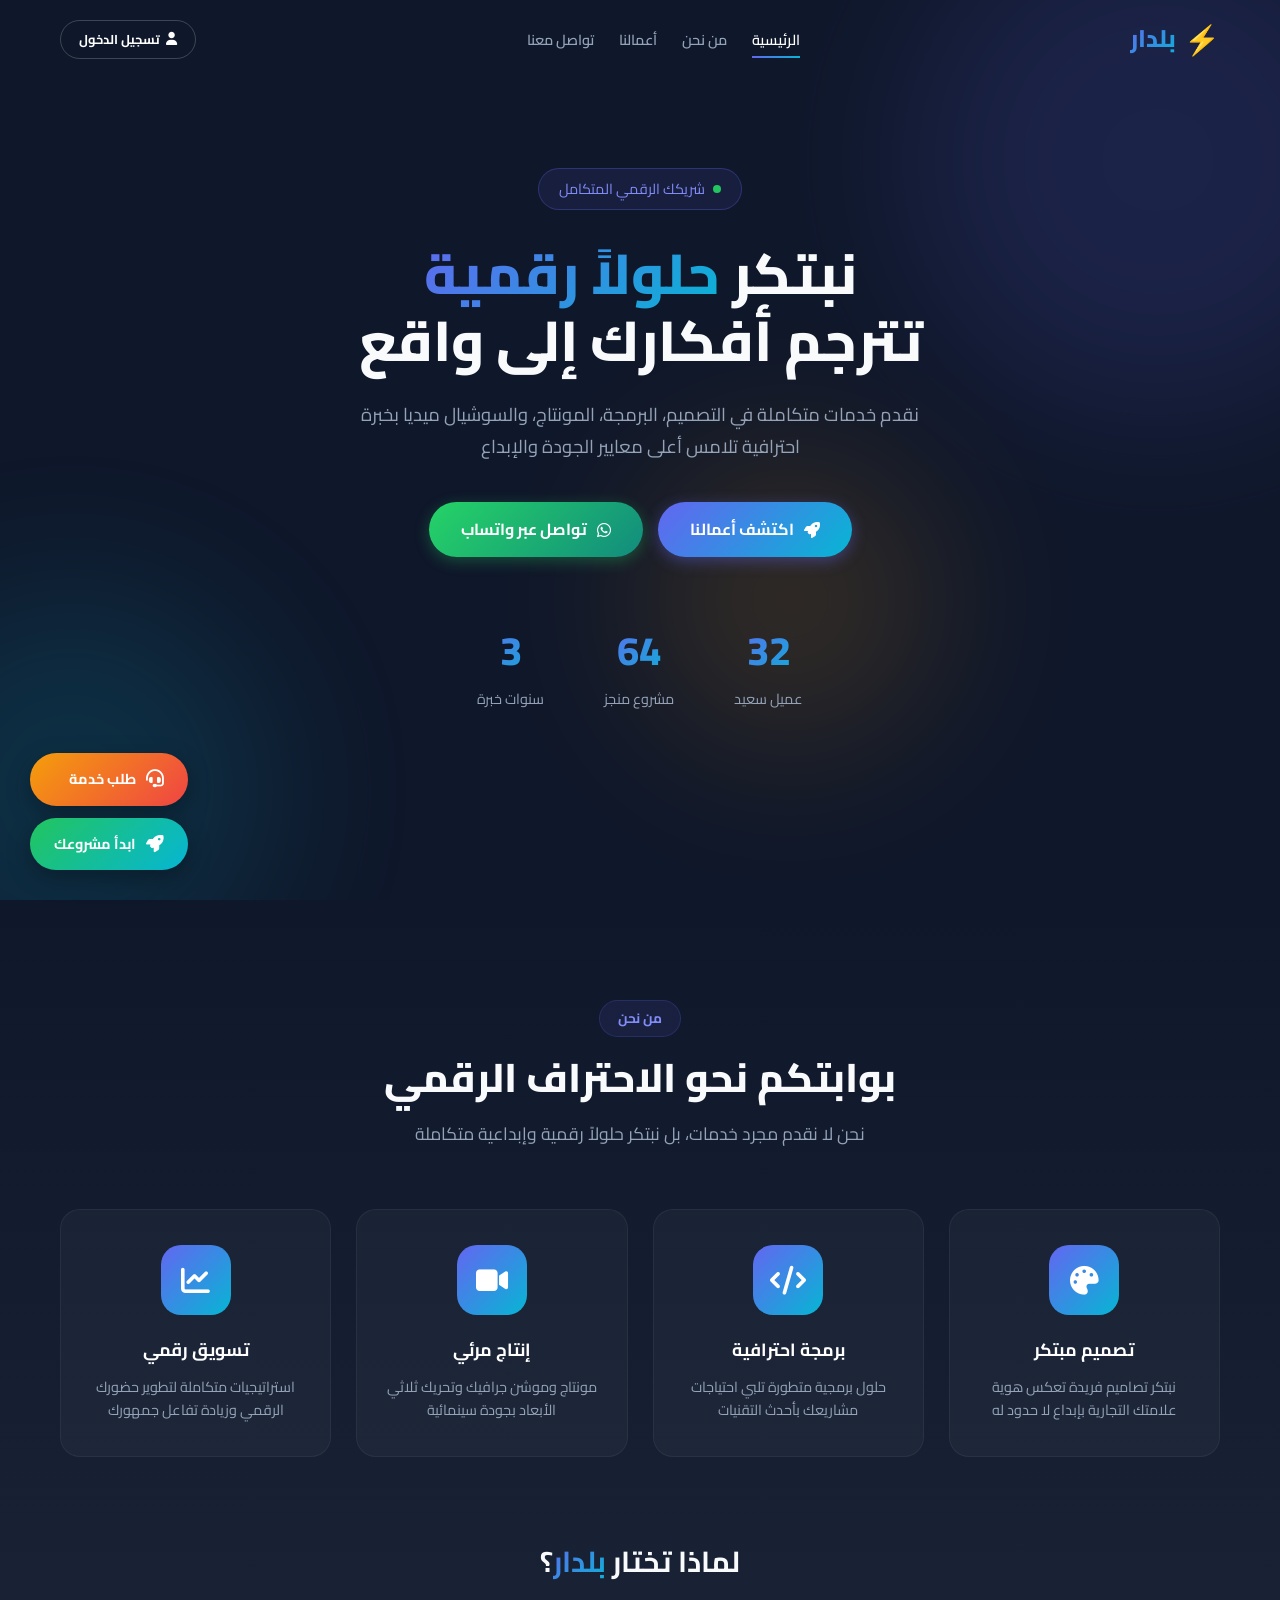
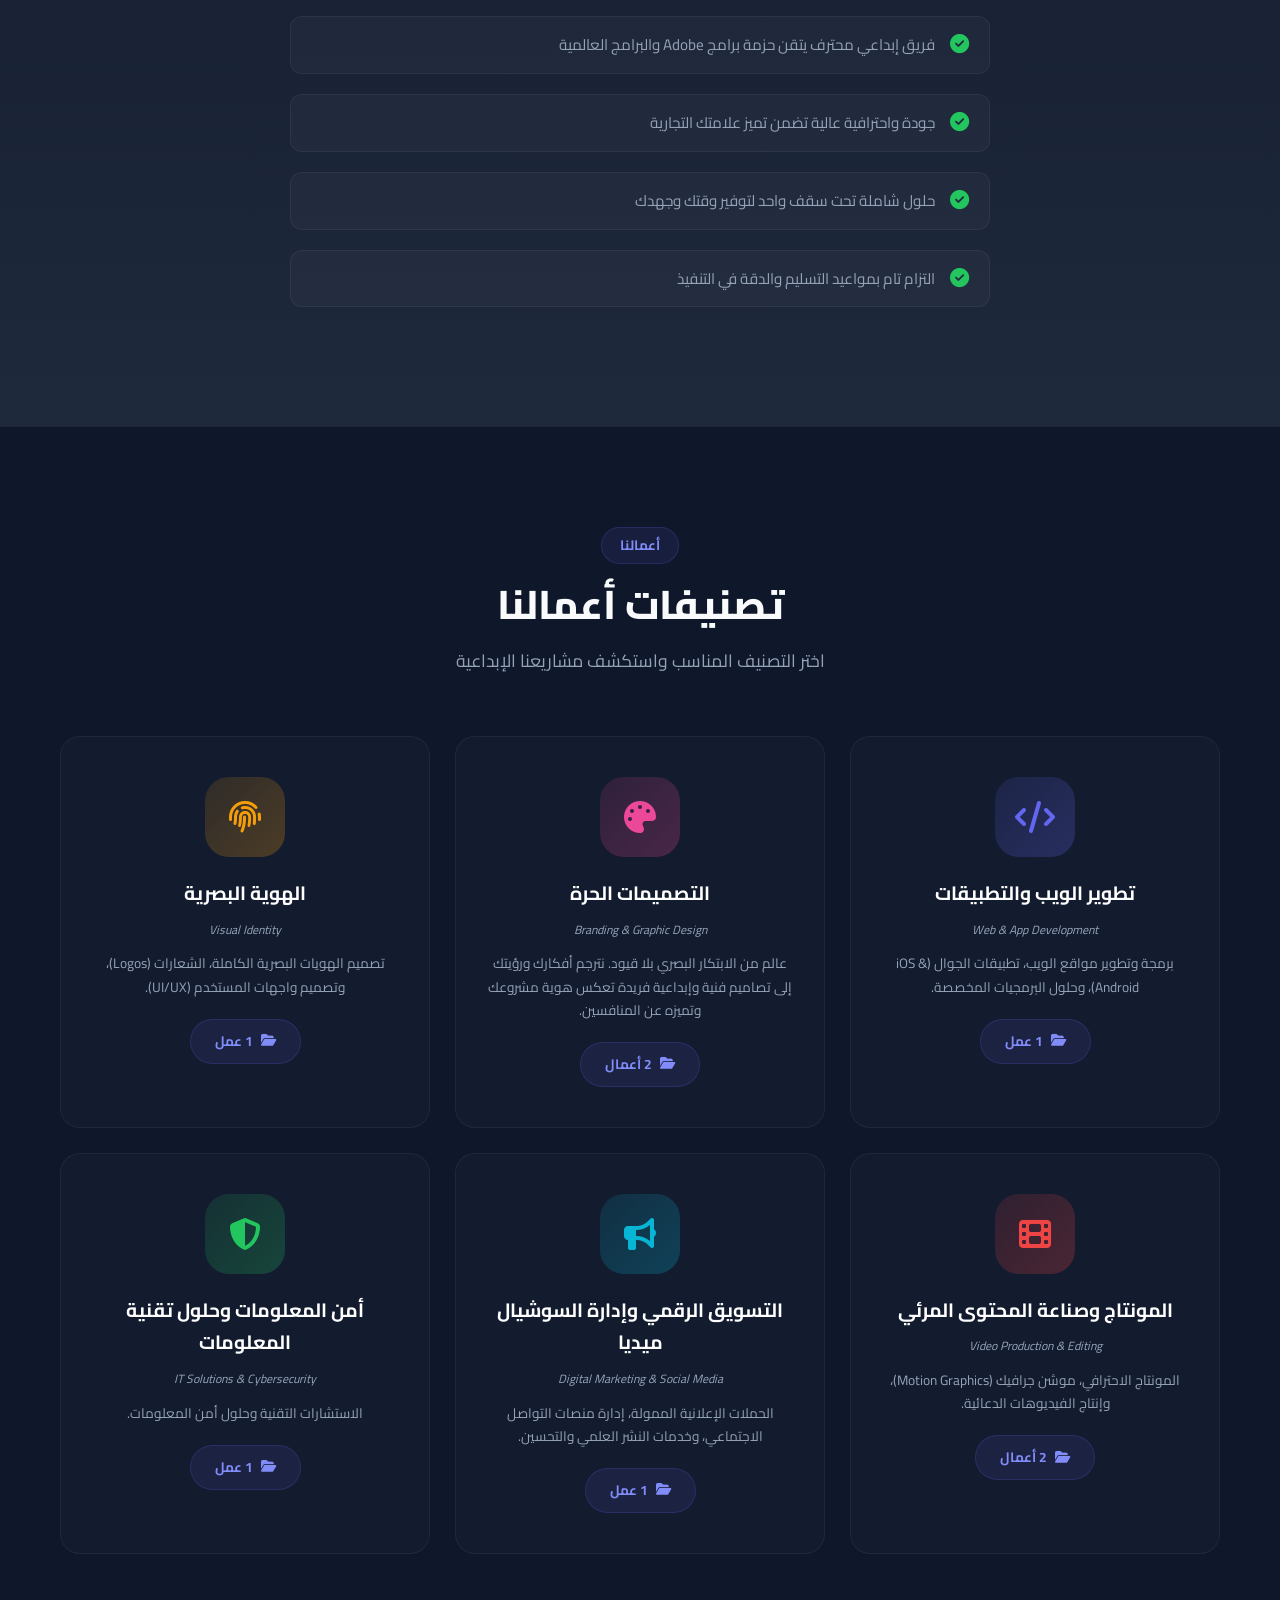
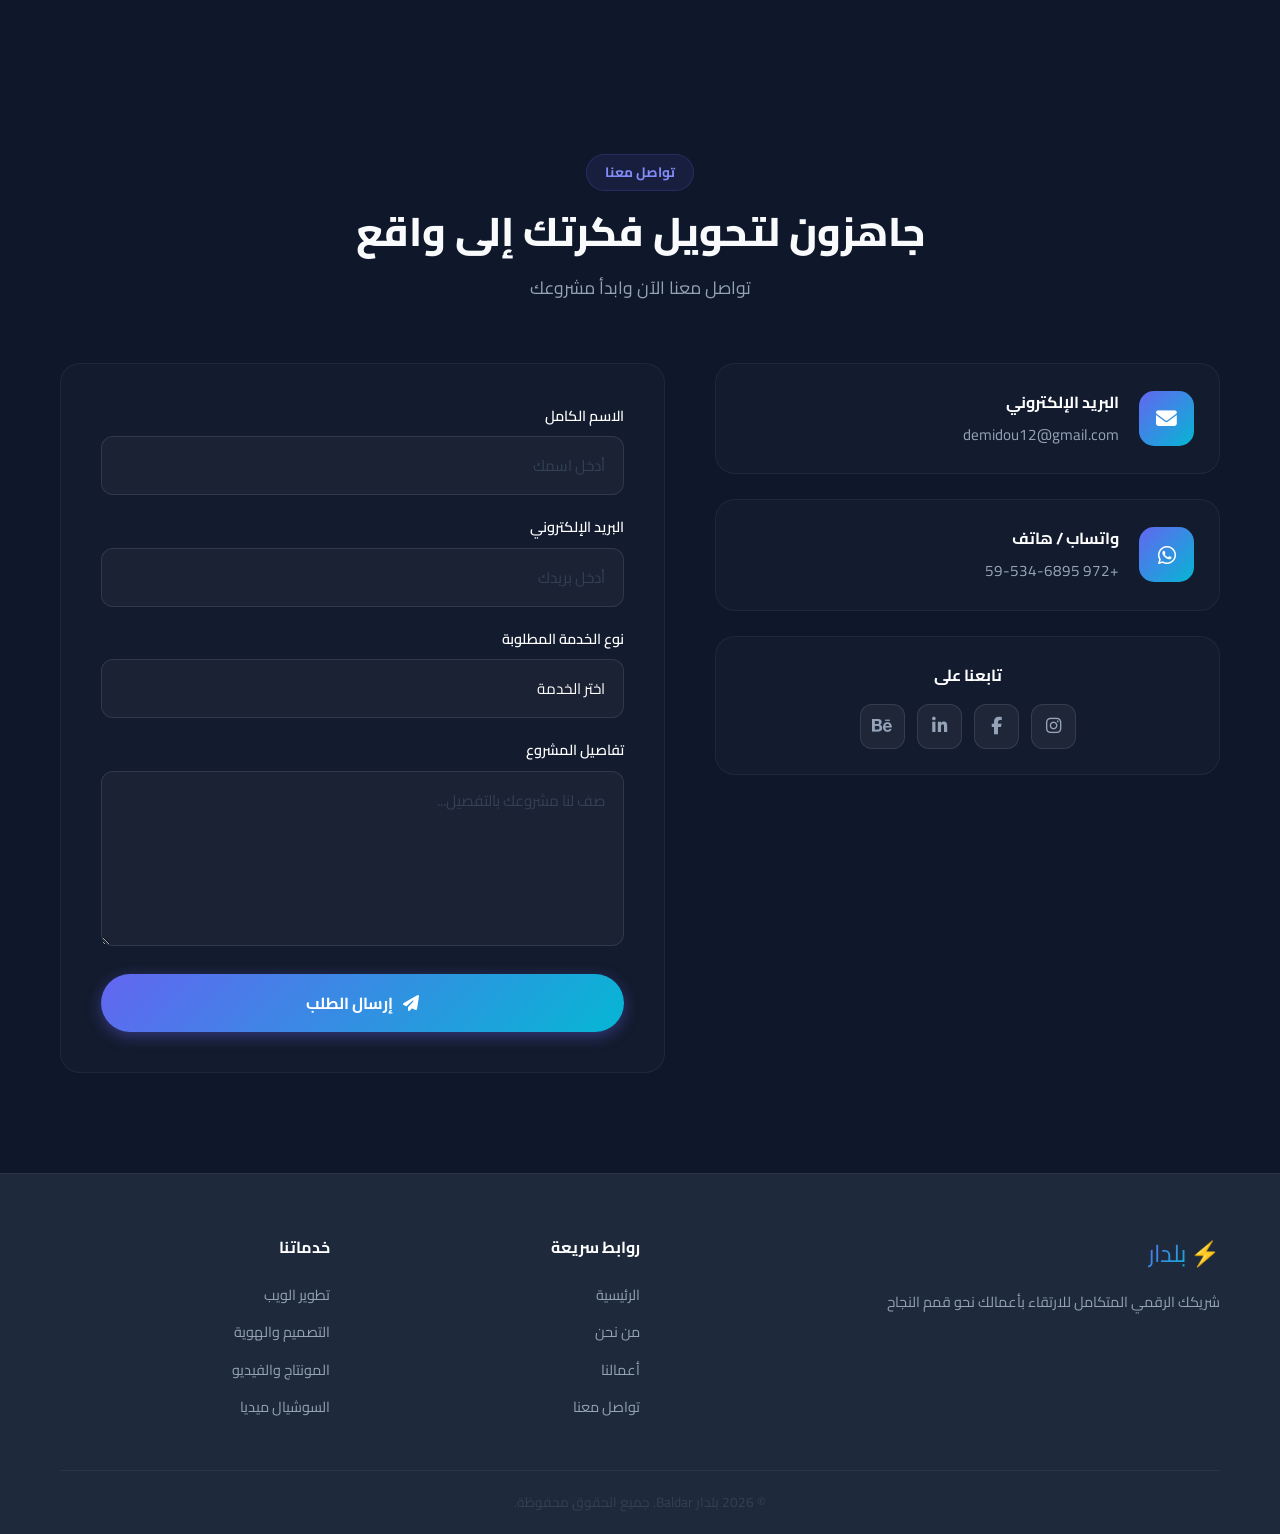
==== commit 0df8f164: "Rename index (1).html to index.html" ====
--- a/index.html
+++ b/index.html
@@ -47,7 +47,6 @@
         ::-webkit-scrollbar-track { background: var(--dark); }
         ::-webkit-scrollbar-thumb { background: var(--primary); border-radius: 4px; }
 
-        /* ===== NAVBAR ===== */
         .navbar {
             position: fixed;
             top: 0; left: 0; right: 0;
@@ -181,7 +180,6 @@
         .hamburger.active span:nth-child(2) { opacity: 0; }
         .hamburger.active span:nth-child(3) { transform: rotate(45deg) translate(-5px, -5px); }
 
-        /* ===== HERO ===== */
         .hero {
             min-height: 100vh;
             display: flex;
@@ -320,7 +318,6 @@
         }
         .stat-label { font-size: 0.9rem; color: var(--gray); }
 
-        /* ===== FLOATING CTA BUTTONS ===== */
         .floating-cta {
             position: fixed;
             bottom: 30px;
@@ -363,7 +360,6 @@
             to { transform: translateY(0); opacity: 1; }
         }
 
-        /* ===== SECTION COMMON ===== */
         section { padding: 100px 0; position: relative; }
         .section-header {
             text-align: center;
@@ -393,7 +389,6 @@
             margin: 0 auto;
         }
 
-        /* ===== ABOUT ===== */
         .about {
             background: linear-gradient(180deg, var(--dark) 0%, var(--dark-light) 100%);
         }
@@ -456,7 +451,6 @@
         .about-list i { color: #22c55e; font-size: 1.2rem; margin-top: 3px; flex-shrink: 0; }
         .about-list span { color: var(--gray); font-size: 0.95rem; }
 
-        /* ===== CATEGORIES (NEW) ===== */
         .categories-section { background: var(--dark); }
         .categories-grid {
             display: grid;
@@ -532,7 +526,6 @@
             border-color: transparent;
         }
 
-        /* ===== PROJECTS LIST (NEW) ===== */
         .projects-list-section { background: linear-gradient(180deg, var(--dark-light) 0%, var(--dark) 100%); }
         .projects-list-section .back-btn {
             display: inline-flex;
@@ -614,16 +607,15 @@
         }
         .project-item-info .btn-details:hover { color: var(--primary); }
 
-        /* ===== PROJECT DETAIL MODAL ===== */
         .project-modal-overlay {
             display: none;
             position: fixed;
             inset: 0;
-            background: rgba(0,0,0,0.85);
+            background: rgba(0,0,0,0.92);
             z-index: 2000;
             align-items: center;
             justify-content: center;
-            backdrop-filter: blur(10px);
+            backdrop-filter: blur(15px);
             padding: 20px;
         }
         .project-modal-overlay.active { display: flex; }
@@ -632,23 +624,28 @@
             border: 1px solid rgba(255,255,255,0.1);
             border-radius: var(--radius-lg);
             width: 100%;
-            max-width: 800px;
-            max-height: 90vh;
+            max-width: 900px;
+            max-height: 95vh;
             overflow-y: auto;
-            animation: modalIn 0.3s ease;
+            animation: modalIn 0.35s cubic-bezier(0.34, 1.56, 0.64, 1);
         }
         @keyframes modalIn {
-            from { transform: scale(0.9); opacity: 0; }
-            to { transform: scale(1); opacity: 1; }
+            from { transform: scale(0.85) translateY(20px); opacity: 0; }
+            to { transform: scale(1) translateY(0); opacity: 1; }
         }
         .project-modal-header {
             position: relative;
-            height: 300px;
+            height: 420px;
             overflow: hidden;
+            cursor: zoom-in;
         }
         .project-modal-header img {
             width: 100%; height: 100%;
             object-fit: cover;
+            transition: transform 0.4s ease;
+        }
+        .project-modal-header:hover img {
+            transform: scale(1.03);
         }
         .project-modal-header .placeholder {
             width: 100%; height: 100%;
@@ -656,15 +653,15 @@
             display: flex;
             align-items: center;
             justify-content: center;
-            font-size: 4rem;
+            font-size: 5rem;
             color: var(--primary);
         }
         .project-modal-close {
             position: absolute;
             top: 20px; right: 20px;
-            width: 40px; height: 40px;
-            background: rgba(0,0,0,0.5);
-            border: none;
+            width: 46px; height: 46px;
+            background: rgba(0,0,0,0.6);
+            border: 1px solid rgba(255,255,255,0.2);
             border-radius: 50%;
             color: var(--white);
             font-size: 1.2rem;
@@ -673,28 +670,52 @@
             align-items: center;
             justify-content: center;
             transition: var(--transition);
-        }
-        .project-modal-close:hover { background: var(--danger); }
-        .project-modal-body { padding: 35px; }
+            z-index: 10;
+            backdrop-filter: blur(4px);
+        }
+        .project-modal-close:hover { background: var(--danger); border-color: var(--danger); transform: rotate(90deg); }
+        .project-modal-zoom {
+            position: absolute;
+            bottom: 20px; left: 20px;
+            background: rgba(0,0,0,0.6);
+            border: 1px solid rgba(255,255,255,0.2);
+            border-radius: 50px;
+            padding: 10px 20px;
+            color: var(--white);
+            font-size: 0.85rem;
+            font-weight: 700;
+            cursor: pointer;
+            transition: var(--transition);
+            display: flex;
+            align-items: center;
+            gap: 8px;
+            z-index: 10;
+            backdrop-filter: blur(4px);
+            font-family: 'Cairo', sans-serif;
+        }
+        .project-modal-zoom:hover { background: var(--primary); border-color: var(--primary); }
+        .project-modal-body { padding: 35px 40px; }
         .project-modal-body h2 {
-            font-size: 1.8rem;
-            margin-bottom: 10px;
+            font-size: 1.9rem;
+            margin-bottom: 12px;
+            font-weight: 800;
         }
         .project-modal-body .category-tag {
             display: inline-block;
-            background: rgba(99,102,241,0.1);
+            background: rgba(99,102,241,0.12);
             color: var(--primary-light);
-            padding: 5px 15px;
+            padding: 6px 18px;
             border-radius: 50px;
-            font-size: 0.8rem;
+            font-size: 0.82rem;
             font-weight: 700;
             margin-bottom: 20px;
+            border: 1px solid rgba(99,102,241,0.2);
         }
         .project-modal-body .description {
             color: var(--gray);
-            line-height: 2;
-            margin-bottom: 30px;
-            font-size: 1rem;
+            line-height: 2.2;
+            margin-bottom: 35px;
+            font-size: 1.05rem;
         }
         .project-modal-actions {
             display: flex;
@@ -702,11 +723,70 @@
             flex-wrap: wrap;
         }
         .project-modal-actions .btn {
-            padding: 12px 28px;
+            padding: 14px 32px;
             font-size: 0.95rem;
         }
 
-        /* ===== CONTACT ===== */
+        .lightbox-overlay {
+            display: none;
+            position: fixed;
+            inset: 0;
+            background: rgba(0,0,0,0.96);
+            z-index: 3000;
+            align-items: center;
+            justify-content: center;
+            backdrop-filter: blur(25px);
+            cursor: zoom-out;
+            padding: 20px;
+        }
+        .lightbox-overlay.active { display: flex; }
+        .lightbox-overlay img {
+            max-width: 95vw;
+            max-height: 88vh;
+            object-fit: contain;
+            border-radius: 12px;
+            box-shadow: 0 30px 60px rgba(0,0,0,0.6);
+            animation: lightboxIn 0.35s cubic-bezier(0.34, 1.56, 0.64, 1);
+        }
+        @keyframes lightboxIn {
+            from { transform: scale(0.7); opacity: 0; }
+            to { transform: scale(1); opacity: 1; }
+        }
+        .lightbox-close {
+            position: absolute;
+            top: 25px; right: 25px;
+            width: 55px; height: 55px;
+            background: rgba(255,255,255,0.1);
+            border: 1px solid rgba(255,255,255,0.2);
+            border-radius: 50%;
+            color: var(--white);
+            font-size: 1.5rem;
+            cursor: pointer;
+            display: flex;
+            align-items: center;
+            justify-content: center;
+            transition: var(--transition);
+            z-index: 10;
+            backdrop-filter: blur(4px);
+        }
+        .lightbox-close:hover { background: var(--danger); border-color: var(--danger); transform: rotate(90deg); }
+        .lightbox-caption {
+            position: absolute;
+            bottom: 30px;
+            left: 50%;
+            transform: translateX(-50%);
+            background: rgba(0,0,0,0.75);
+            border: 1px solid rgba(255,255,255,0.1);
+            border-radius: 50px;
+            padding: 12px 30px;
+            color: var(--white);
+            font-size: 0.95rem;
+            font-weight: 700;
+            white-space: nowrap;
+            font-family: 'Cairo', sans-serif;
+            backdrop-filter: blur(4px);
+        }
+
         .contact { background: var(--dark); }
         .contact-grid {
             display: grid;
@@ -817,16 +897,15 @@
         .form-group select { cursor: pointer; appearance: none; }
         .btn-full { width: 100%; justify-content: center; }
 
-        /* ===== LOGIN MODAL ===== */
         .login-modal-overlay {
             display: none;
             position: fixed;
             inset: 0;
-            background: rgba(0,0,0,0.8);
+            background: rgba(0,0,0,0.85);
             z-index: 3000;
             align-items: center;
             justify-content: center;
-            backdrop-filter: blur(5px);
+            backdrop-filter: blur(8px);
         }
         .login-modal-overlay.active { display: flex; }
         .login-modal-box {
@@ -838,6 +917,7 @@
             max-width: 420px;
             text-align: center;
             animation: modalIn 0.3s ease;
+            position: relative;
         }
         .login-modal-box .logo-icon { font-size: 2.5rem; margin-bottom: 10px; }
         .login-modal-box h3 {
@@ -901,18 +981,7 @@
             display: none;
         }
         .login-error.show { display: block; }
-        .login-modal-box .register-link {
-            margin-top: 20px;
-            color: var(--gray);
-            font-size: 0.85rem;
-        }
-        .login-modal-box .register-link a {
-            color: var(--primary-light);
-            text-decoration: none;
-            font-weight: 700;
-        }
-
-        /* ===== FOOTER ===== */
+
         .footer {
             background: var(--dark-light);
             padding: 60px 0 20px;
@@ -949,7 +1018,6 @@
         }
         .footer-bottom p { color: var(--dark-lighter); font-size: 0.85rem; }
 
-        /* ===== ANIMATIONS ===== */
         .fade-in {
             opacity: 0;
             transform: translateY(30px);
@@ -957,7 +1025,6 @@
         }
         .fade-in.visible { opacity: 1; transform: translateY(0); }
 
-        /* ===== RESPONSIVE ===== */
         @media (max-width: 1024px) {
             .about-grid, .categories-grid, .projects-list-grid { grid-template-columns: repeat(2, 1fr); }
             .contact-grid { grid-template-columns: 1fr; }
@@ -973,13 +1040,18 @@
             .floating-btn { width: 100%; justify-content: center; }
             .footer-content { grid-template-columns: 1fr; text-align: center; }
             .contact-form-wrapper { padding: 25px; }
-            .project-modal-body { padding: 20px; }
-            .project-modal-header { height: 200px; }
+            .project-modal-body { padding: 25px; }
+            .project-modal-header { height: 280px; }
+            .lightbox-overlay img { max-width: 98vw; max-height: 80vh; }
+            .lightbox-caption { font-size: 0.8rem; padding: 8px 20px; }
         }
         @media (max-width: 480px) {
             .hero-title { font-size: 1.8rem; }
             .hero-buttons { flex-direction: column; align-items: center; }
             .btn { width: 100%; justify-content: center; }
+            .project-modal-header { height: 220px; }
+            .project-modal-body { padding: 20px; }
+            .project-modal-body h2 { font-size: 1.4rem; }
         }
     </style>
 </head>
@@ -1149,9 +1221,7 @@
             <h2 class="section-title" id="listCategoryTitle">عنوان التصنيف</h2>
             <p class="section-subtitle" id="listCategoryDesc">وصف التصنيف</p>
         </div>
-        <div class="projects-list-grid" id="projectsListGrid">
-            <!-- Projects loaded dynamically -->
-        </div>
+        <div class="projects-list-grid" id="projectsListGrid"></div>
     </div>
 </section>
 
@@ -1262,11 +1332,14 @@
 <!-- Project Detail Modal -->
 <div class="project-modal-overlay" id="projectModal">
     <div class="project-modal">
-        <div class="project-modal-header" id="modalHeader">
+        <div class="project-modal-header" id="modalHeader" onclick="openLightboxFromModal()">
             <div class="placeholder" id="modalPlaceholder"><i class="fas fa-star"></i></div>
             <button class="project-modal-close" onclick="closeProjectModal()">
                 <i class="fas fa-times"></i>
             </button>
+            <div class="project-modal-zoom">
+                <i class="fas fa-expand"></i> اضغط لتكبير الصورة
+            </div>
         </div>
         <div class="project-modal-body">
             <span class="category-tag" id="modalCategory">التصنيف</span>
@@ -1287,10 +1360,19 @@
     </div>
 </div>
 
+<!-- Image Lightbox -->
+<div class="lightbox-overlay" id="lightbox" onclick="closeLightbox()">
+    <button class="lightbox-close" onclick="closeLightbox()">
+        <i class="fas fa-times"></i>
+    </button>
+    <img src="" alt="" id="lightboxImg">
+    <div class="lightbox-caption" id="lightboxCaption"></div>
+</div>
+
 <!-- Login Modal -->
 <div class="login-modal-overlay" id="loginModal">
-    <div class="login-modal-box" style="position:relative;">
-        <button class="close-btn" onclick="closeLoginModal()" style="position:absolute; top:15px; right:15px;">
+    <div class="login-modal-box">
+        <button class="close-btn" onclick="closeLoginModal()">
             <i class="fas fa-times"></i>
         </button>
         <div class="logo-icon">⚡</div>
@@ -1300,7 +1382,6 @@
         <input type="password" id="loginPassword" placeholder="كلمة المرور">
         <button onclick="doLogin()">دخول</button>
         <div class="login-error" id="loginError">اسم المستخدم أو كلمة المرور غير صحيحة</div>
-
     </div>
 </div>
 
@@ -1315,16 +1396,12 @@
 </div>
 
 <script>
-// ========================
-// CONFIG
-// ========================
 const WHATSAPP_NUMBER = '972595346895';
-
-// ========================
-// AUTH SYSTEM (Owner Only)
-// ========================
 const OWNER_USERNAME = 'HassanMohra';
 const OWNER_PASSWORD = '153576852';
+
+let currentLightboxImage = '';
+let currentLightboxCaption = '';
 
 function checkAuth() {
     const user = localStorage.getItem('baldar_owner');
@@ -1335,10 +1412,7 @@
 
     if (user === 'true') {
         if (loginBtn) loginBtn.style.display = 'none';
-        if (userMenu) {
-            userMenu.classList.add('show');
-            userName.textContent = OWNER_USERNAME;
-        }
+        if (userMenu) { userMenu.classList.add('show'); userName.textContent = OWNER_USERNAME; }
         if (adminBtn) adminBtn.style.display = 'inline-flex';
     } else {
         if (loginBtn) loginBtn.style.display = 'inline-flex';
@@ -1358,13 +1432,11 @@
 function doLogin() {
     const username = document.getElementById('loginUsername').value.trim();
     const password = document.getElementById('loginPassword').value;
-
     if (!username || !password) {
         document.getElementById('loginError').textContent = 'يرجى ملء جميع الحقول';
         document.getElementById('loginError').classList.add('show');
         return;
     }
-
     if (username === OWNER_USERNAME && password === OWNER_PASSWORD) {
         localStorage.setItem('baldar_owner', 'true');
         closeLoginModal();
@@ -1382,9 +1454,6 @@
     showToast('تم تسجيل الخروج');
 }
 
-// ========================
-// SHOW TOAST
-// ========================
 function showToast(message) {
     const toast = document.createElement('div');
     toast.style.cssText = `
@@ -1401,18 +1470,12 @@
     setTimeout(() => toast.remove(), 3000);
 }
 
-// ========================
-// NAVBAR SCROLL
-// ========================
 const navbar = document.getElementById('navbar');
 window.addEventListener('scroll', () => {
     if (window.scrollY > 50) navbar.classList.add('scrolled');
     else navbar.classList.remove('scrolled');
 });
 
-// ========================
-// MOBILE NAV
-// ========================
 const hamburger = document.getElementById('hamburger');
 const navLinks = document.getElementById('navLinks');
 
@@ -1428,9 +1491,6 @@
     });
 });
 
-// ========================
-// ACTIVE NAV LINK
-// ========================
 const sections = document.querySelectorAll('section[id]');
 const navItems = document.querySelectorAll('.nav-links a');
 
@@ -1451,9 +1511,6 @@
     });
 });
 
-// ========================
-// COUNTER ANIMATION
-// ========================
 const counters = document.querySelectorAll('.stat-number');
 let countersStarted = false;
 
@@ -1487,9 +1544,6 @@
 }, { threshold: 0.5 });
 heroObserver.observe(heroSection);
 
-// ========================
-// LOAD CATEGORIES
-// ========================
 let categoriesData = [];
 
 async function loadCategories() {
@@ -1499,11 +1553,9 @@
         if (!response.ok) throw new Error('Failed');
         const data = await response.json();
 
-        // Support both old structure (categories) and new flat structure (projects)
         if (data.categories && Array.isArray(data.categories)) {
             categoriesData = data.categories;
         } else if (data.projects && Array.isArray(data.projects)) {
-            // Flat structure: group by category
             const catMap = {};
             data.projects.forEach(p => {
                 const catName = p.category || 'عام';
@@ -1573,9 +1625,6 @@
     });
 }
 
-// ========================
-// SHOW CATEGORY PROJECTS
-// ========================
 function showCategoryProjects(categoryIndex) {
     const cat = categoriesData[categoryIndex];
     if (!cat || !cat.projects) return;
@@ -1636,9 +1685,6 @@
     window.scrollTo({ top: document.getElementById('categories').offsetTop - 80, behavior: 'smooth' });
 }
 
-// ========================
-// PROJECT DETAIL MODAL
-// ========================
 function openProjectDetail(catIdx, projIdx) {
     const cat = categoriesData[catIdx];
     const proj = cat.projects[projIdx];
@@ -1648,18 +1694,24 @@
     const header = document.getElementById('modalHeader');
     const placeholder = document.getElementById('modalPlaceholder');
 
-    // Header image
+    // Store for lightbox
+    currentLightboxImage = proj.image && proj.image.trim() !== '' ? proj.image : '';
+    currentLightboxCaption = proj.name;
+
     if (proj.image && proj.image.trim() !== '') {
         header.innerHTML = `
             <img src="${proj.image}" alt="${proj.name}">
-            <button class="project-modal-close" onclick="closeProjectModal()">
+            <button class="project-modal-close" onclick="event.stopPropagation(); closeProjectModal();">
                 <i class="fas fa-times"></i>
             </button>
+            <div class="project-modal-zoom" onclick="event.stopPropagation(); openLightboxFromModal();">
+                <i class="fas fa-expand"></i> اضغط لتكبير الصورة
+            </div>
         `;
     } else {
         header.innerHTML = `
             <div class="placeholder" style="color:${cat.color};"><i class="fas ${cat.icon}"></i></div>
-            <button class="project-modal-close" onclick="closeProjectModal()">
+            <button class="project-modal-close" onclick="event.stopPropagation(); closeProjectModal();">
                 <i class="fas fa-times"></i>
             </button>
         `;
@@ -1669,7 +1721,6 @@
     document.getElementById('modalTitle').textContent = proj.name;
     document.getElementById('modalDesc').textContent = proj.details || proj.desc;
 
-    // WhatsApp links
     const safeProjName = proj.name || 'هذا العمل';
     const msg = encodeURIComponent(proj.whatsapp || `مرحباً بلدار، أعجبني عمل ${safeProjName} وأرغب في طلب خدمة مشابهة`);
     document.getElementById('modalWhatsapp').href = `https://wa.me/${WHATSAPP_NUMBER}?text=${msg}`;
@@ -1686,9 +1737,39 @@
     document.body.style.overflow = '';
 }
 
-// ========================
-// CONTACT FORM
-// ========================
+// ===== LIGHTBOX =====
+function openLightboxFromModal() {
+    if (!currentLightboxImage) return;
+    const lightbox = document.getElementById('lightbox');
+    const img = document.getElementById('lightboxImg');
+    const caption = document.getElementById('lightboxCaption');
+    img.src = currentLightboxImage;
+    caption.textContent = currentLightboxCaption;
+    lightbox.classList.add('active');
+    document.body.style.overflow = 'hidden';
+}
+
+function closeLightbox() {
+    const lightbox = document.getElementById('lightbox');
+    lightbox.classList.remove('active');
+    if (!document.getElementById('projectModal').classList.contains('active')) {
+        document.body.style.overflow = '';
+    }
+}
+
+// Keyboard support for lightbox and modal
+document.addEventListener('keydown', (e) => {
+    if (e.key === 'Escape') {
+        if (document.getElementById('lightbox').classList.contains('active')) {
+            closeLightbox();
+        } else if (document.getElementById('projectModal').classList.contains('active')) {
+            closeProjectModal();
+        } else if (document.getElementById('loginModal').classList.contains('active')) {
+            closeLoginModal();
+        }
+    }
+});
+
 const contactForm = document.getElementById('contactForm');
 if (contactForm) {
     contactForm.addEventListener('submit', function(e) {
@@ -1710,9 +1791,6 @@
     });
 }
 
-// ========================
-// SMOOTH SCROLL
-// ========================
 document.querySelectorAll('a[href^="#"]').forEach(anchor => {
     anchor.addEventListener('click', function(e) {
         e.preventDefault();
@@ -1723,9 +1801,6 @@
     });
 });
 
-// ========================
-// PARALLAX
-// ========================
 const shapes = document.querySelectorAll('.shape');
 window.addEventListener('scroll', () => {
     const scrolled = window.scrollY;
@@ -1735,9 +1810,6 @@
     });
 });
 
-// ========================
-// CLOSE MODALS ON OUTSIDE CLICK
-// ========================
 window.onclick = function(e) {
     if (e.target.classList.contains('project-modal-overlay')) {
         closeProjectModal();
@@ -1747,9 +1819,6 @@
     }
 }
 
-// ========================
-// INIT
-// ========================
 document.addEventListener('DOMContentLoaded', () => {
     checkAuth();
     loadCategories();
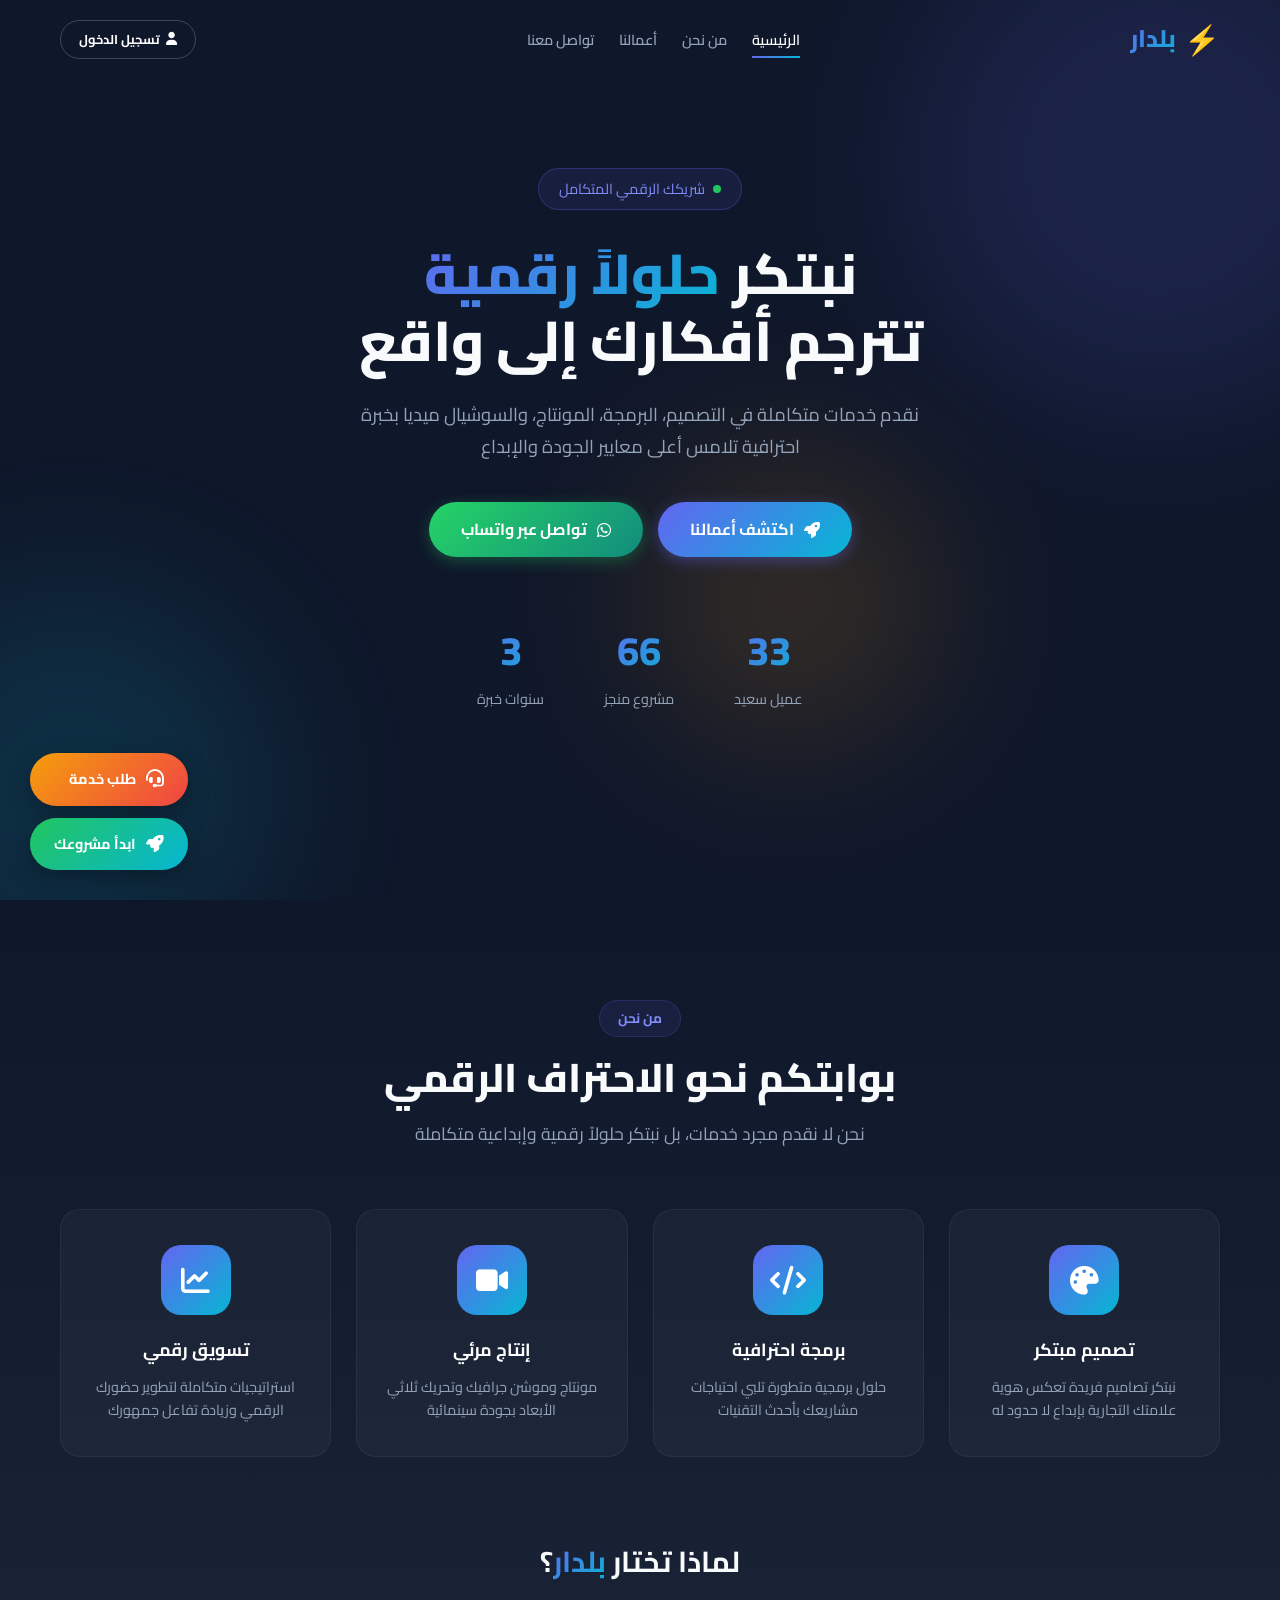
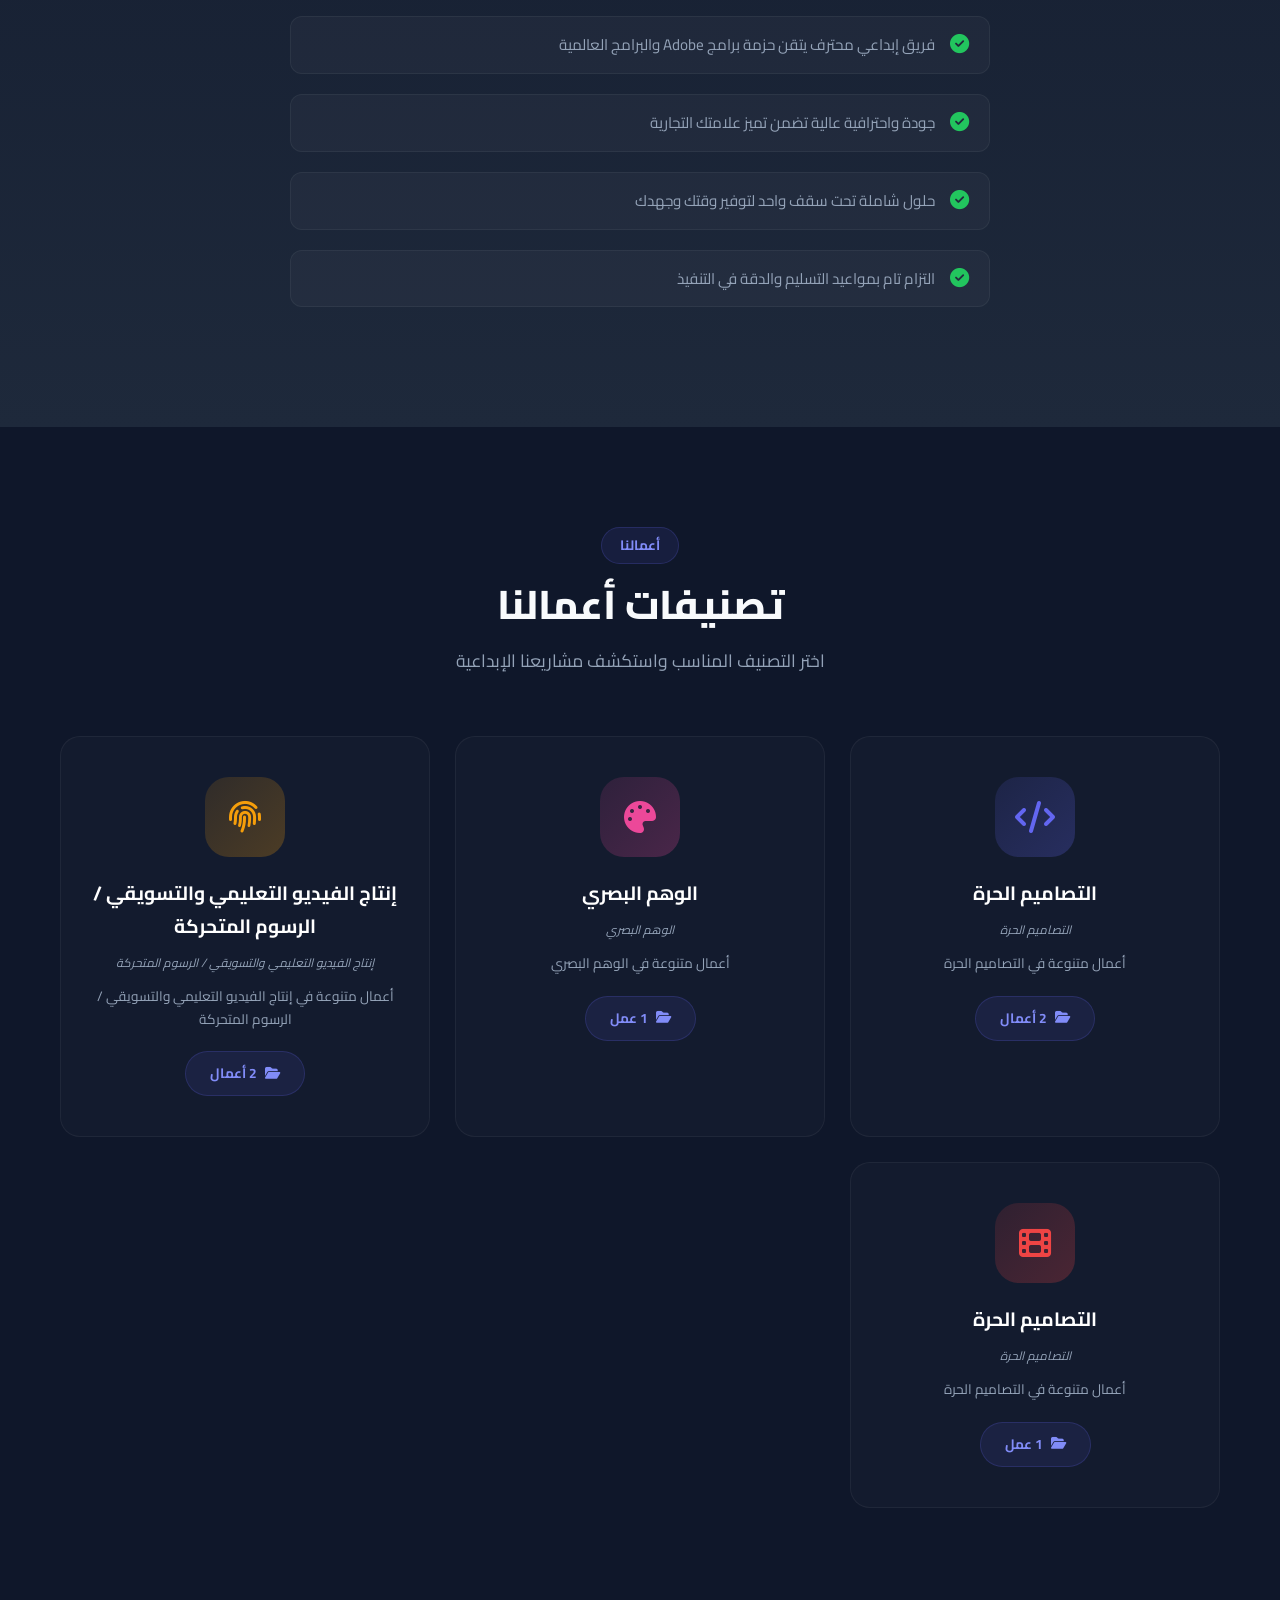
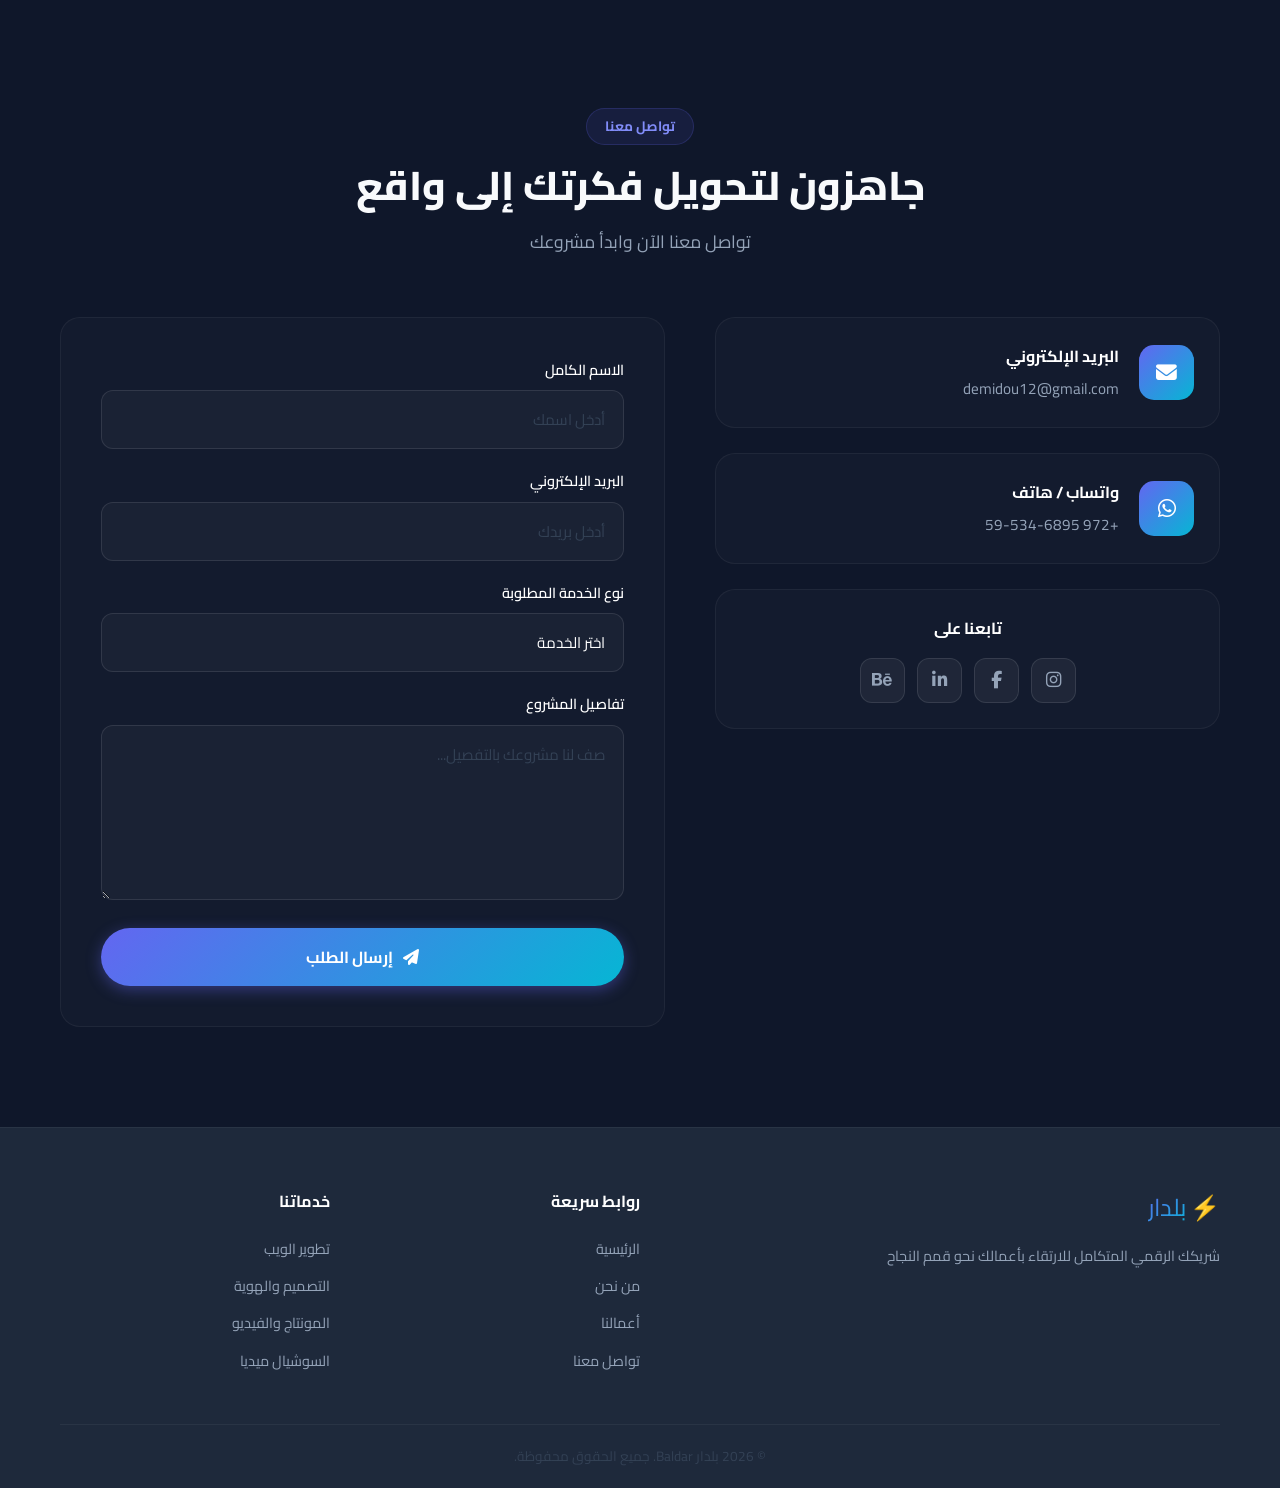
==== commit c7a2e55b: "Rename index (1).html to index.html" ====
--- a/index.html
+++ b/index.html
@@ -1546,54 +1546,119 @@
 
 let categoriesData = [];
 
+function convertProjectsToCategories(projects) {
+    const catMap = {};
+    const defaultColors = ['#6366f1', '#ec4899', '#f59e0b', '#ef4444', '#06b6d4', '#22c55e', '#8b5cf6', '#14b8a6'];
+    const defaultIcons = ['fa-code', 'fa-palette', 'fa-fingerprint', 'fa-film', 'fa-bullhorn', 'fa-shield-alt', 'fa-star', 'fa-rocket'];
+
+    projects.forEach(p => {
+        const catName = p.category || 'أعمال إضافية';
+        if (!catMap[catName]) {
+            const idx = Object.keys(catMap).length;
+            catMap[catName] = {
+                id: 'cat_' + idx,
+                name: catName,
+                name_en: catName,
+                description: 'أعمال متنوعة في ' + catName,
+                icon: defaultIcons[idx % defaultIcons.length],
+                color: defaultColors[idx % defaultColors.length],
+                projects: []
+            };
+        }
+        catMap[catName].projects.push({
+            id: p.id,
+            name: p.name,
+            desc: p.desc,
+            details: p.desc,
+            image: p.image || '',
+            whatsapp: p.whatsapp || ''
+        });
+    });
+    return Object.values(catMap);
+}
+
 async function loadCategories() {
     const grid = document.getElementById('categoriesGrid');
+    let mergedCategories = [];
+
+    // ==== الخطوة 1: اقرأ من projects.json (الملف الثابت) ====
     try {
         const response = await fetch('projects.json?v=' + Date.now());
-        if (!response.ok) throw new Error('Failed');
-        const data = await response.json();
-
-        if (data.categories && Array.isArray(data.categories)) {
-            categoriesData = data.categories;
-        } else if (data.projects && Array.isArray(data.projects)) {
-            const catMap = {};
-            data.projects.forEach(p => {
-                const catName = p.category || 'عام';
-                if (!catMap[catName]) {
-                    catMap[catName] = {
-                        id: 'cat_' + Object.keys(catMap).length,
+        if (response.ok) {
+            const data = await response.json();
+            if (data.categories && Array.isArray(data.categories)) {
+                mergedCategories = JSON.parse(JSON.stringify(data.categories));
+            } else if (data.projects && Array.isArray(data.projects)) {
+                mergedCategories = convertProjectsToCategories(data.projects);
+            }
+        }
+    } catch (e) {
+        console.log('⚠️ projects.json غير متوفر');
+    }
+
+    // ==== الخطوة 2: اقرأ من localStorage (الأعمال المضافة من الأدمن) وادمجها ====
+    try {
+        const cached = localStorage.getItem('baldar_projects_cache');
+        if (cached) {
+            const parsed = JSON.parse(cached);
+            let adminProjects = [];
+            if (Array.isArray(parsed)) {
+                adminProjects = parsed;
+            } else if (parsed.projects && Array.isArray(parsed.projects)) {
+                adminProjects = parsed.projects;
+            }
+
+            adminProjects.forEach(p => {
+                const catName = p.category || 'أعمال إضافية';
+                let cat = mergedCategories.find(c => c.name === catName);
+                if (!cat) {
+                    const idx = mergedCategories.length;
+                    const defaultColors = ['#6366f1', '#ec4899', '#f59e0b', '#ef4444', '#06b6d4', '#22c55e', '#8b5cf6', '#14b8a6'];
+                    const defaultIcons = ['fa-code', 'fa-palette', 'fa-fingerprint', 'fa-film', 'fa-bullhorn', 'fa-shield-alt', 'fa-star', 'fa-rocket'];
+                    cat = {
+                        id: 'cat_admin_' + idx,
                         name: catName,
                         name_en: catName,
-                        description: 'أعمال متنوعة',
-                        icon: 'fa-folder',
-                        color: '#6366f1',
+                        description: 'أعمال مضافة من لوحة التحكم',
+                        icon: defaultIcons[idx % defaultIcons.length],
+                        color: defaultColors[idx % defaultColors.length],
                         projects: []
                     };
+                    mergedCategories.push(cat);
                 }
-                catMap[catName].projects.push({
-                    id: p.id,
-                    name: p.name,
-                    desc: p.desc,
-                    details: p.desc,
-                    image: p.image || '',
-                    whatsapp: p.whatsapp || ''
-                });
+                // تجنب التكرار
+                const exists = cat.projects.find(proj => proj.id === p.id || proj.name === p.name);
+                if (!exists) {
+                    cat.projects.push({
+                        id: p.id,
+                        name: p.name,
+                        desc: p.desc,
+                        details: p.desc,
+                        image: p.image || '',
+                        whatsapp: p.whatsapp || ''
+                    });
+                }
             });
-            categoriesData = Object.values(catMap);
-        } else {
-            categoriesData = [];
-        }
-        renderCategories();
-    } catch (err) {
-        console.error('Error:', err);
-        grid.innerHTML = '<div style="text-align:center; padding:50px; color:var(--gray); grid-column:1/-1;"><i class="fas fa-exclamation-circle" style="font-size:2rem; margin-bottom:15px; display:block;"></i><p>حدث خطأ في تحميل التصنيفات</p></div>';
+            console.log('✅ تم دمج', adminProjects.length, 'عمل من لوحة التحكم');
+        }
+    } catch (e) {
+        console.log('localStorage فارغ أو غير صالح');
     }
+
+    categoriesData = mergedCategories;
+
+    if (categoriesData.length === 0) {
+        grid.innerHTML = '<div style="text-align:center; padding:50px; color:var(--gray); grid-column:1/-1;"><i class="fas fa-folder-open" style="font-size:3rem; margin-bottom:15px; display:block; opacity:0.5;"></i><p>لا توجد أعمال بعد. أضف أول عمل من لوحة التحكم!</p></div>';
+        return;
+    }
+
+    renderCategories();
 }
 
 function renderCategories() {
     const grid = document.getElementById('categoriesGrid');
-    if (categoriesData.length === 0) {
-        grid.innerHTML = '<div style="text-align:center; padding:50px; color:var(--gray); grid-column:1/-1;"><p>لا توجد تصنيفات</p></div>';
+    if (!categoriesData || categoriesData.length === 0) {
+        grid.innerHTML = '<div style="text-align:center; padding:50px; color:var(--gray); grid-column:1/-1;"><p>لا توجد أعمال بعد. أضف أول عمل من لوحة التحكم!</p></div>';
         return;
     }
 
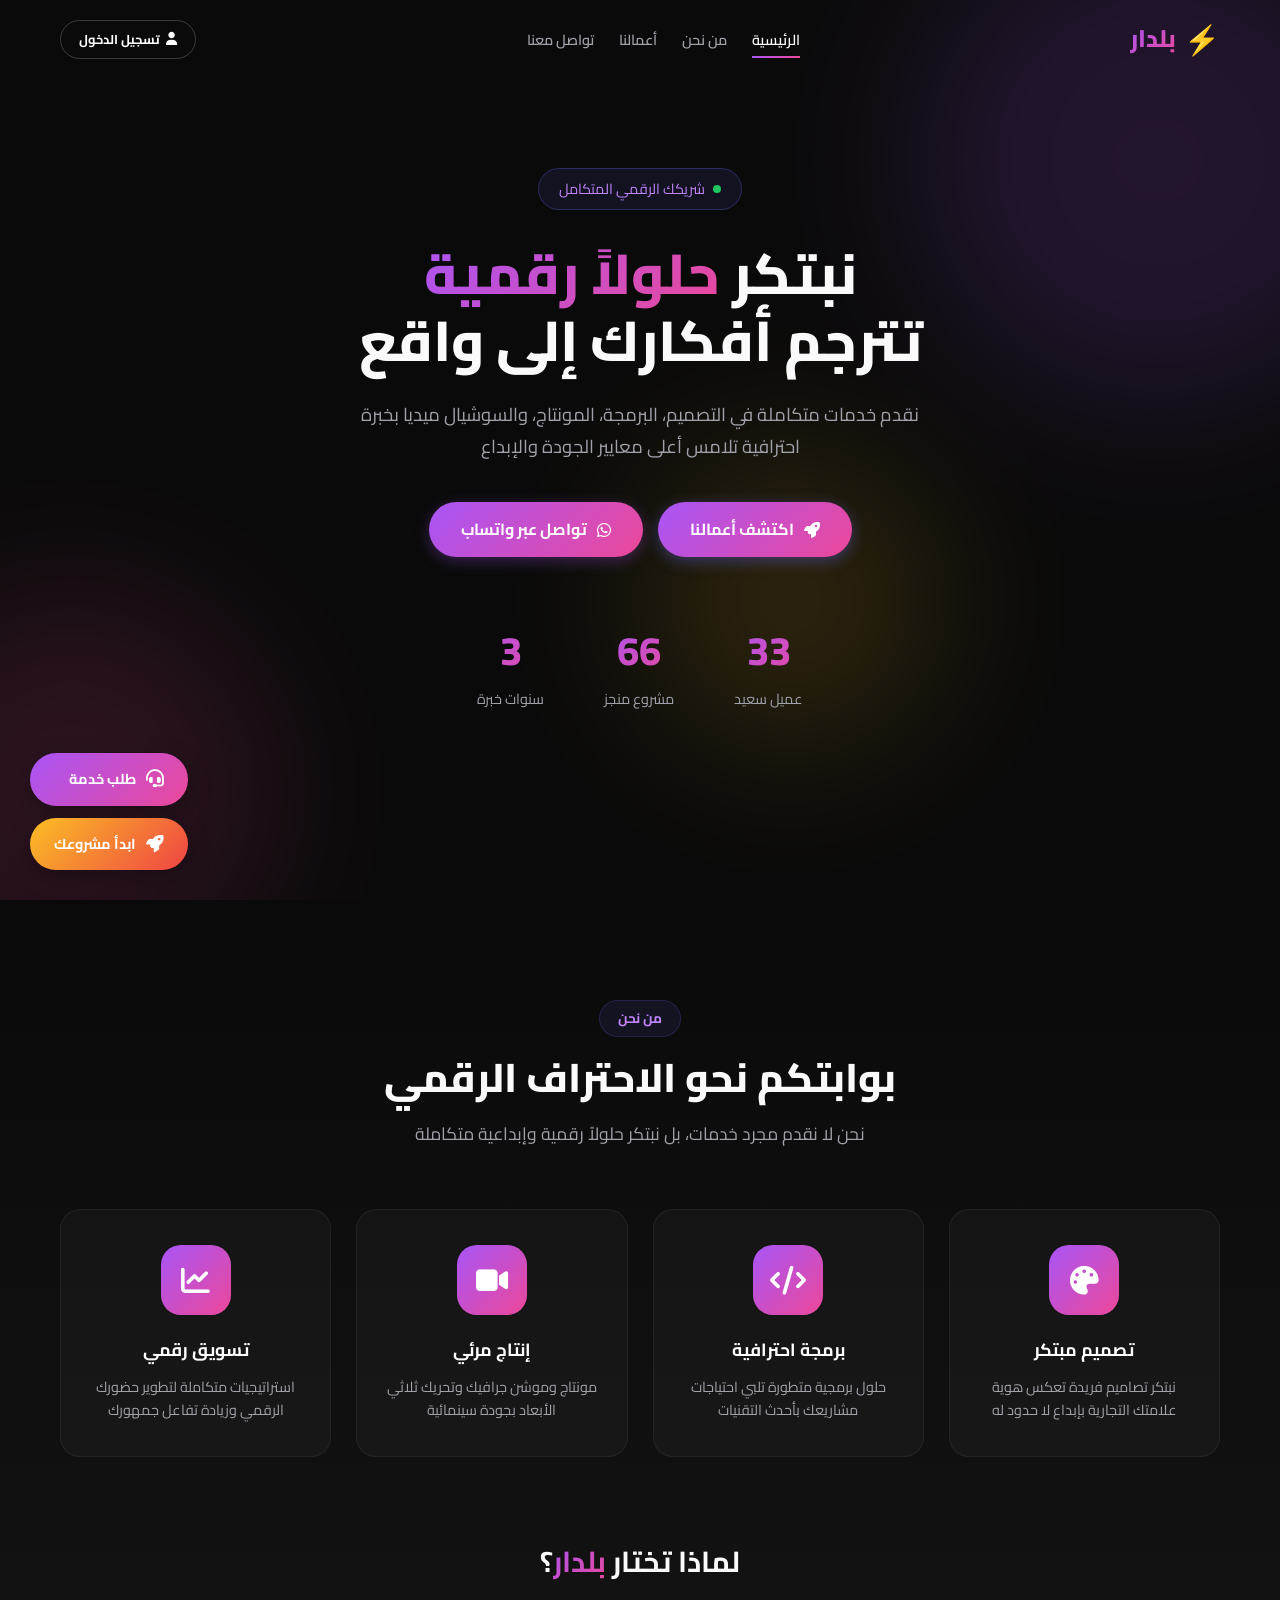
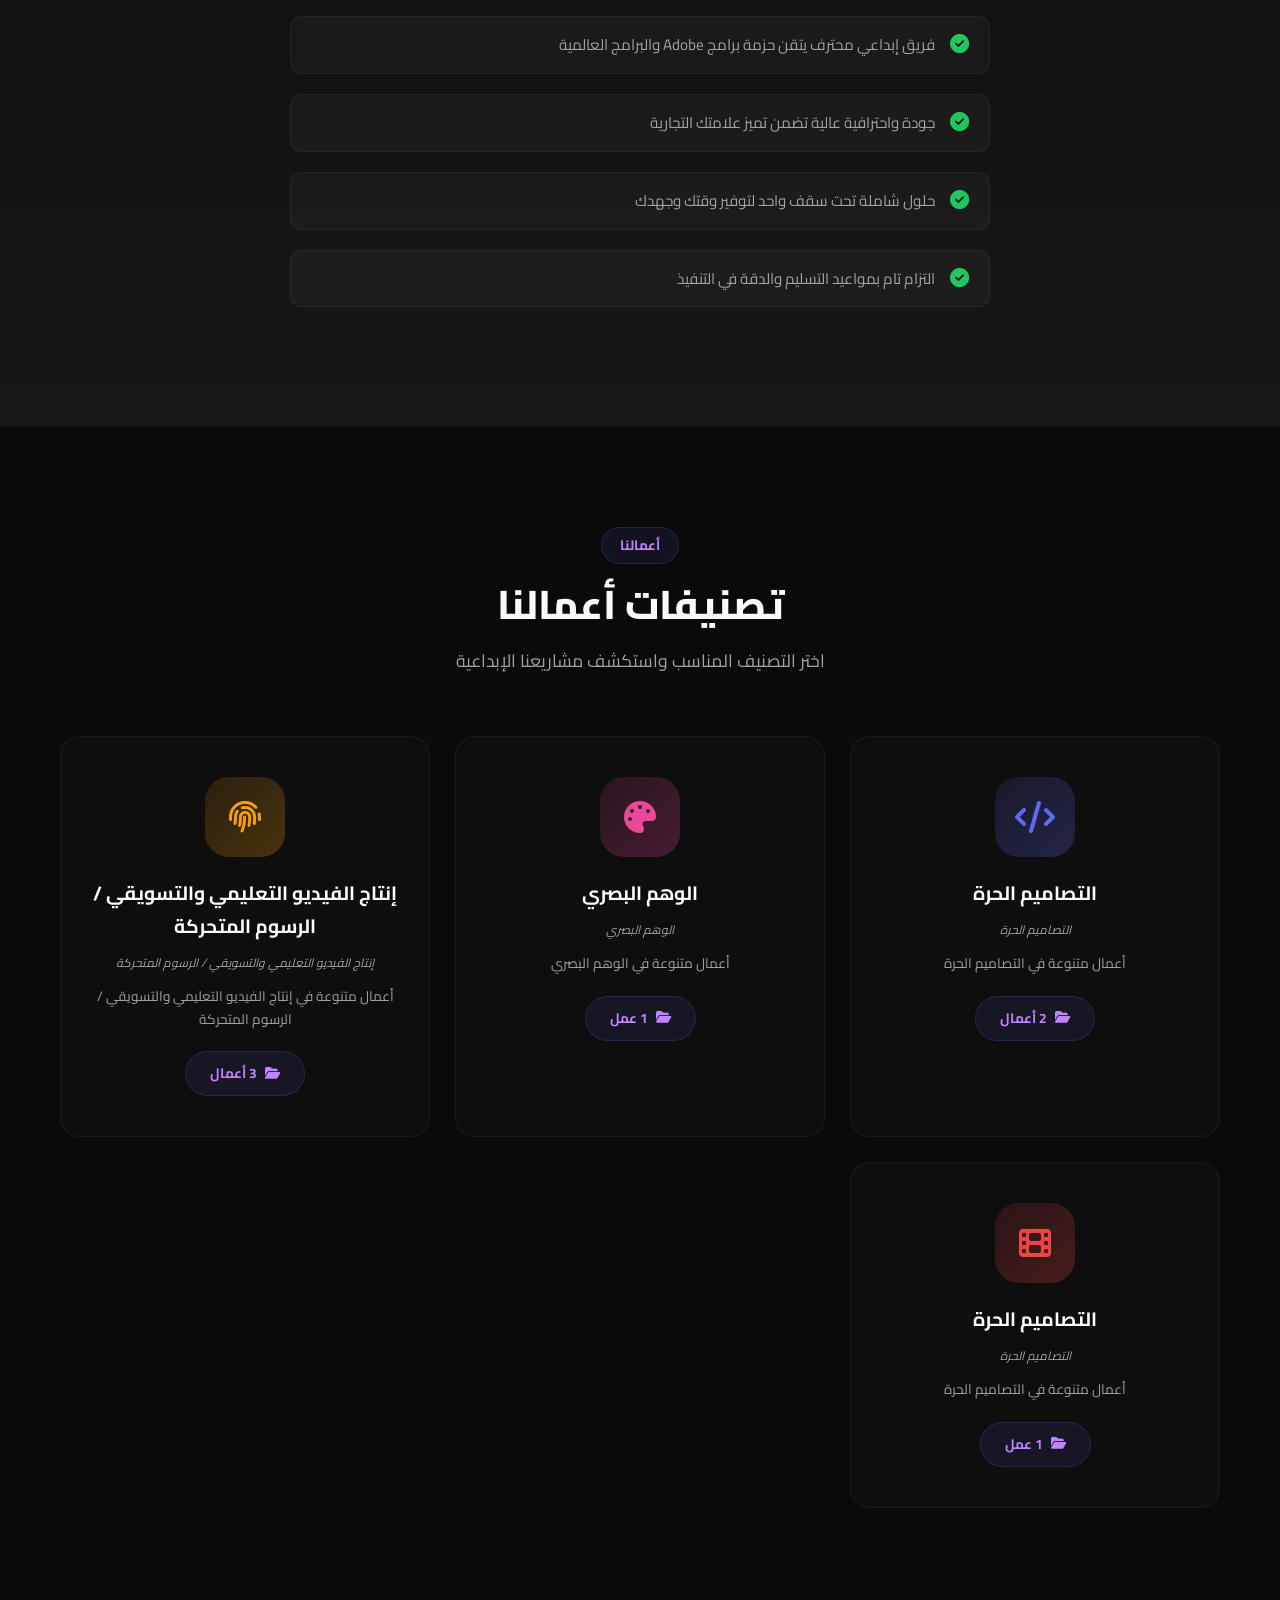
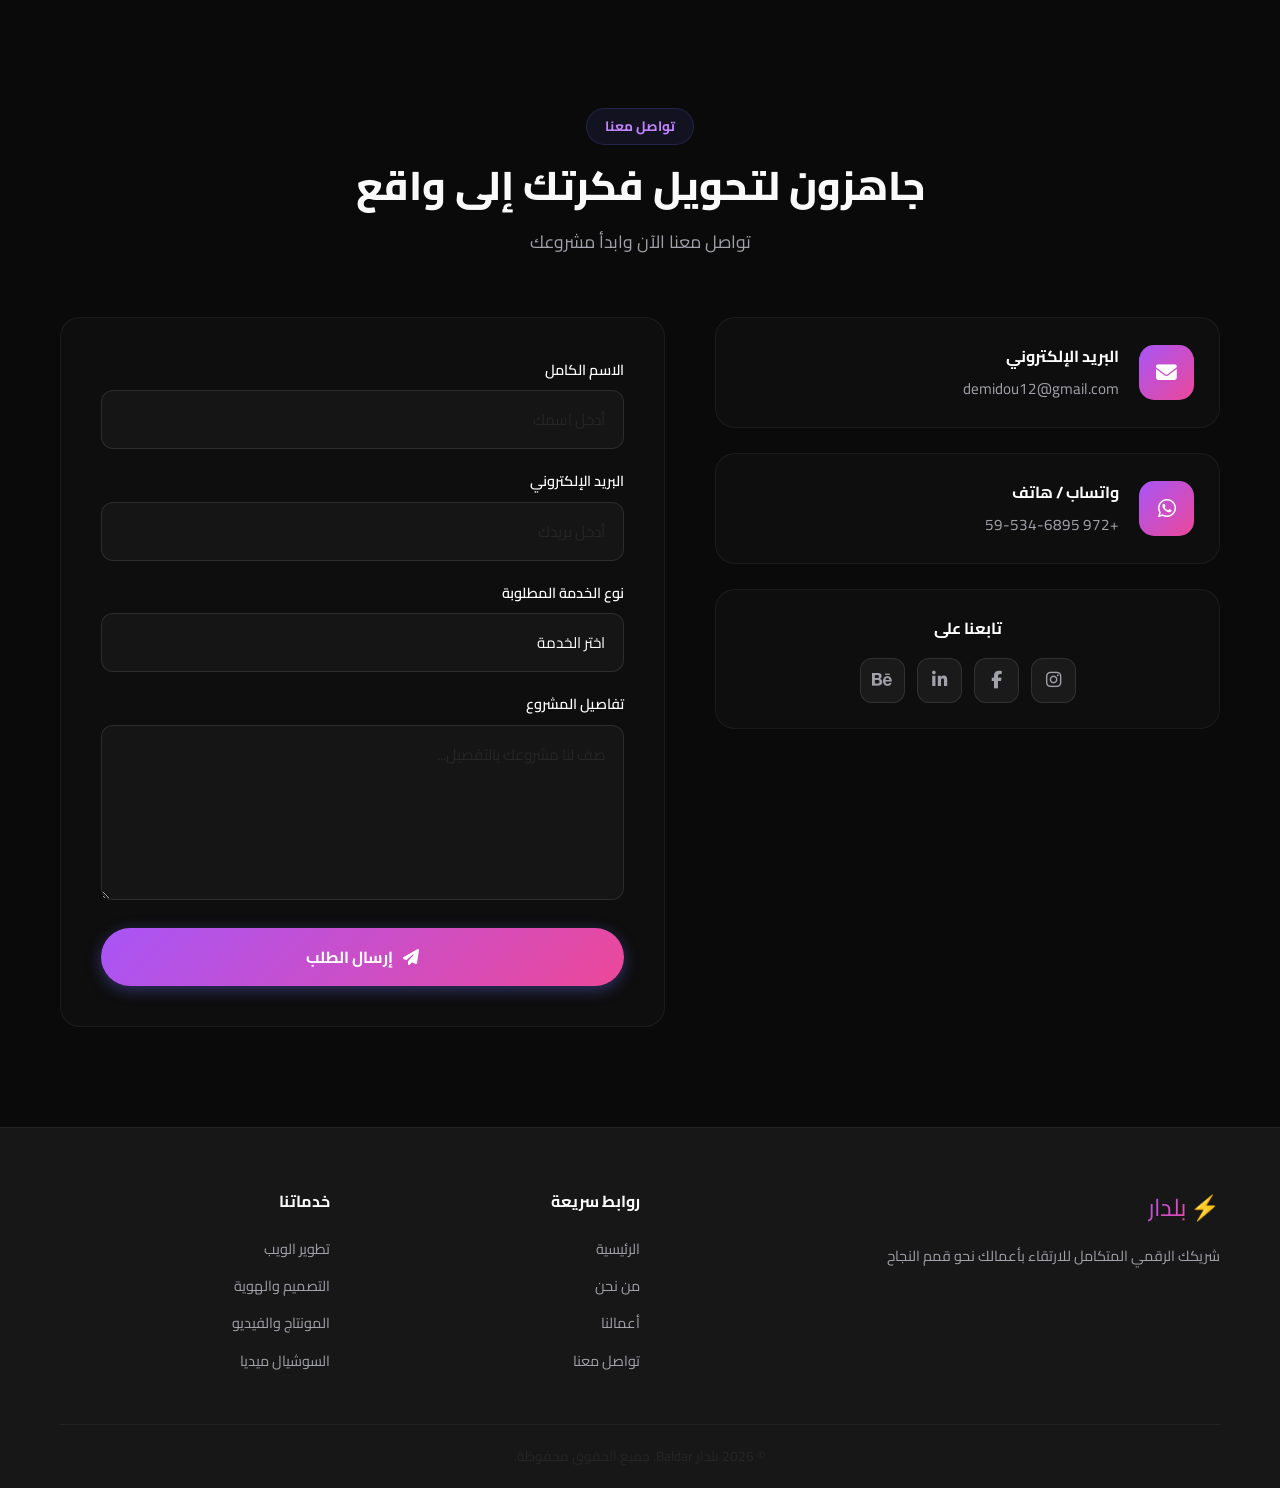
==== commit d25c0a1d: "Rename index (1).html to index.html" ====
--- a/index.html
+++ b/index.html
@@ -10,22 +10,22 @@
     <link rel="stylesheet" href="https://cdnjs.cloudflare.com/ajax/libs/font-awesome/6.5.1/css/all.min.css">
     <style>
         :root {
-            --primary: #6366f1;
-            --primary-dark: #4f46e5;
-            --primary-light: #818cf8;
-            --secondary: #06b6d4;
-            --accent: #f59e0b;
+            --primary: #a855f7;
+            --primary-dark: #7e22ce;
+            --primary-light: #c084fc;
+            --secondary: #ec4899;
+            --accent: #fbbf24;
             --success: #22c55e;
             --danger: #ef4444;
-            --dark: #0f172a;
-            --dark-light: #1e293b;
-            --dark-lighter: #334155;
-            --light: #f8fafc;
-            --gray: #94a3b8;
+            --dark: #0a0a0a;
+            --dark-light: #171717;
+            --dark-lighter: #262626;
+            --light: #fafafa;
+            --gray: #a1a1aa;
             --white: #ffffff;
-            --gradient-1: linear-gradient(135deg, #6366f1 0%, #06b6d4 100%);
-            --gradient-2: linear-gradient(135deg, #f59e0b 0%, #ef4444 100%);
-            --gradient-3: linear-gradient(135deg, #22c55e 0%, #06b6d4 100%);
+            --gradient-1: linear-gradient(135deg, #a855f7 0%, #ec4899 100%);
+            --gradient-2: linear-gradient(135deg, #fbbf24 0%, #ef4444 100%);
+            --gradient-3: linear-gradient(135deg, #22c55e 0%, #0ea5e9 100%);
             --shadow: 0 4px 6px -1px rgba(0,0,0,0.1);
             --shadow-lg: 0 10px 15px -3px rgba(0,0,0,0.1);
             --shadow-xl: 0 20px 25px -5px rgba(0,0,0,0.1);
@@ -293,13 +293,13 @@
             border-color: var(--primary);
         }
         .btn-whatsapp {
-            background: linear-gradient(135deg, #25d366 0%, #128c7e 100%);
-            color: var(--white);
-            box-shadow: 0 4px 15px rgba(37, 211, 102, 0.3);
+            background: var(--gradient-1);
+            color: var(--white);
+            box-shadow: 0 4px 15px rgba(168, 85, 247, 0.3);
         }
         .btn-whatsapp:hover {
             transform: translateY(-3px);
-            box-shadow: 0 8px 25px rgba(37, 211, 102, 0.4);
+            box-shadow: 0 8px 25px rgba(168, 85, 247, 0.4);
         }
         .hero-stats {
             display: flex;
@@ -349,10 +349,10 @@
             box-shadow: 0 12px 35px rgba(0,0,0,0.4);
         }
         .floating-btn.service {
+            background: var(--gradient-1);
+        }
+        .floating-btn.project {
             background: var(--gradient-2);
-        }
-        .floating-btn.project {
-            background: var(--gradient-3);
         }
         .floating-btn i { font-size: 1.1rem; }
         @keyframes slideUp {
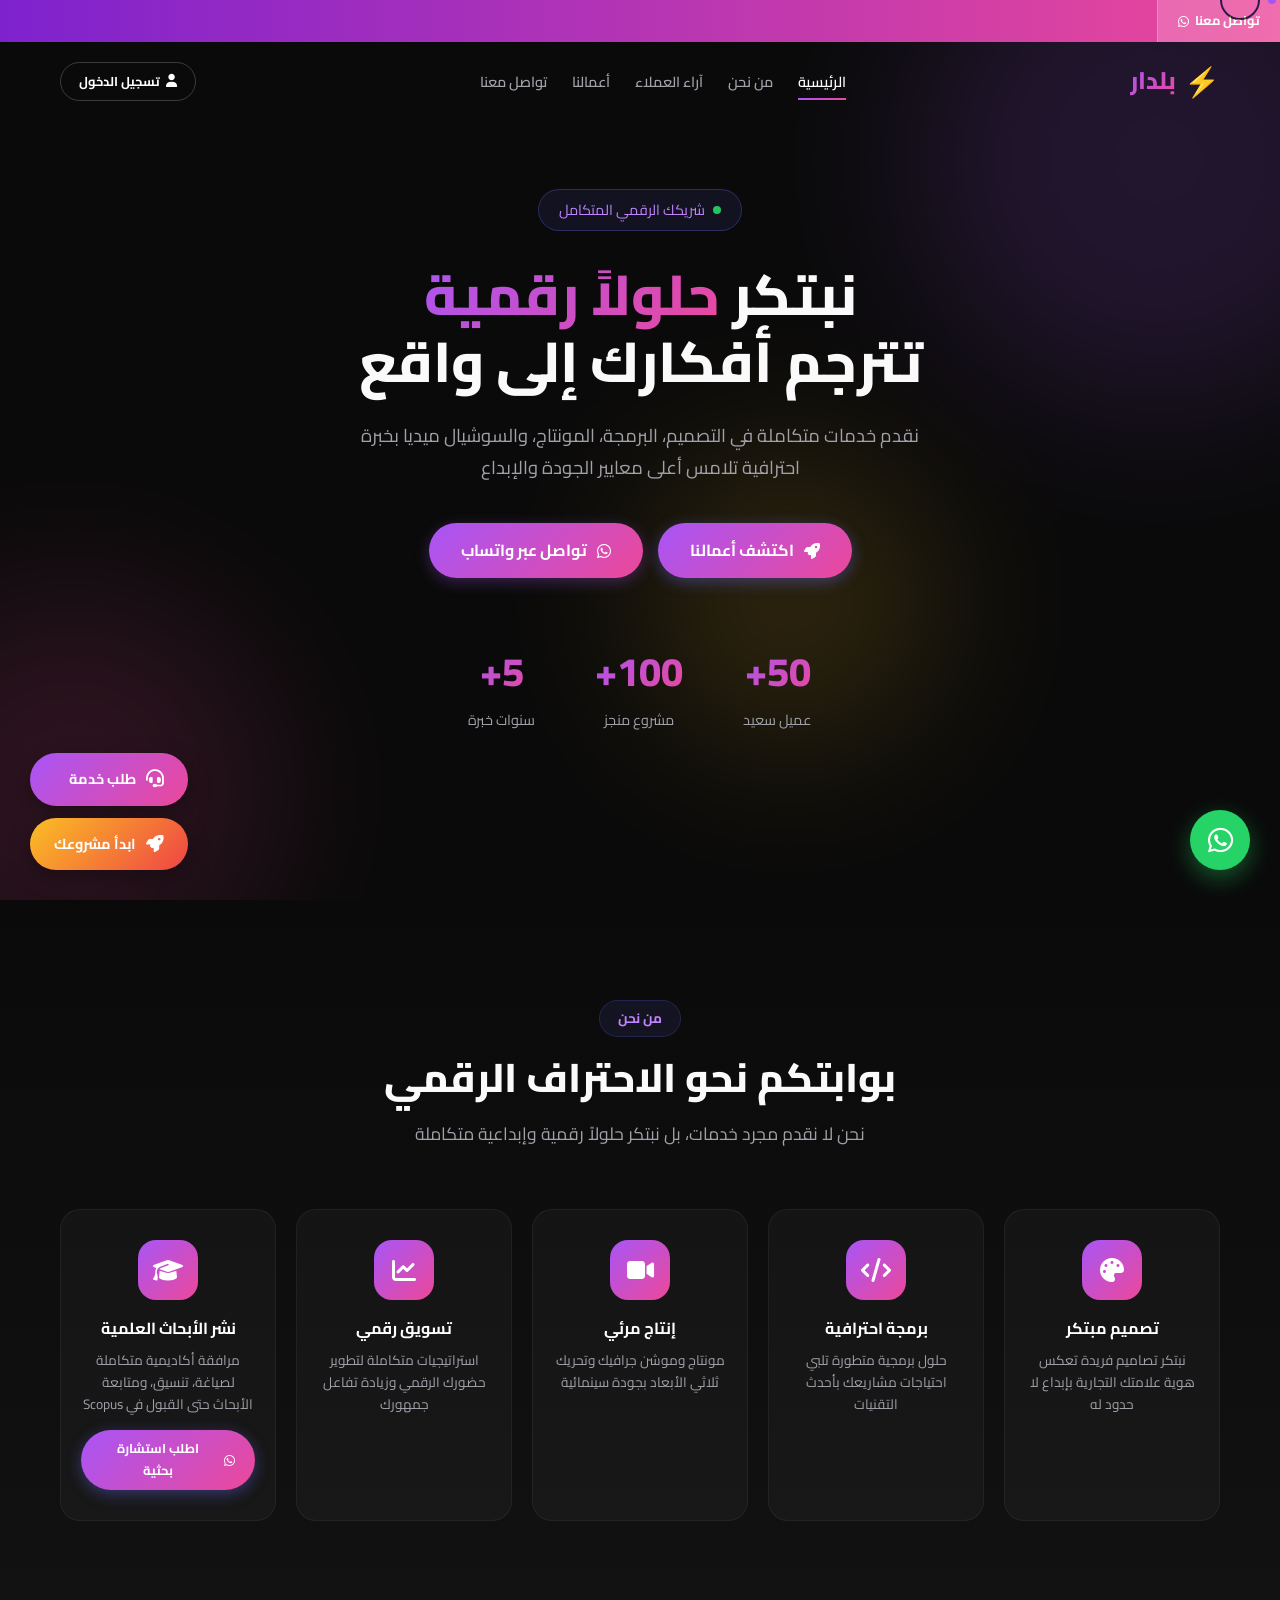
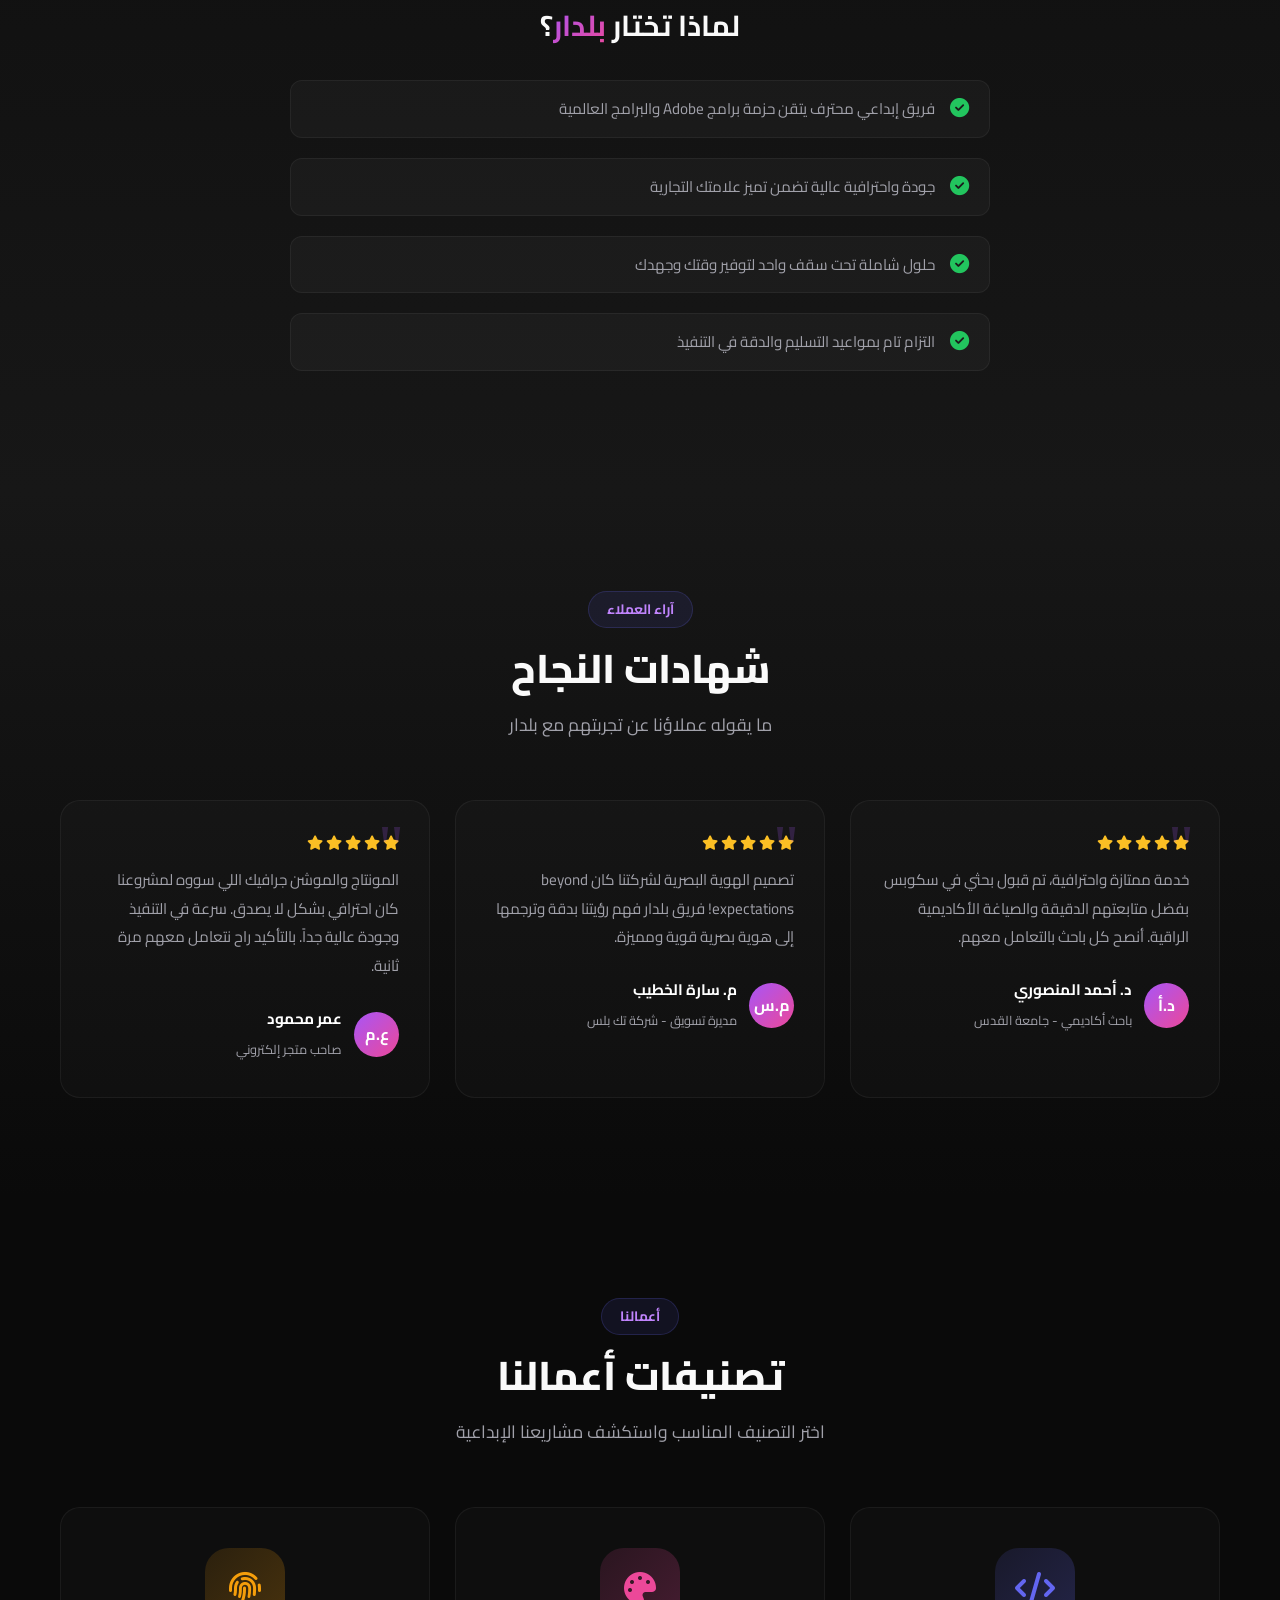
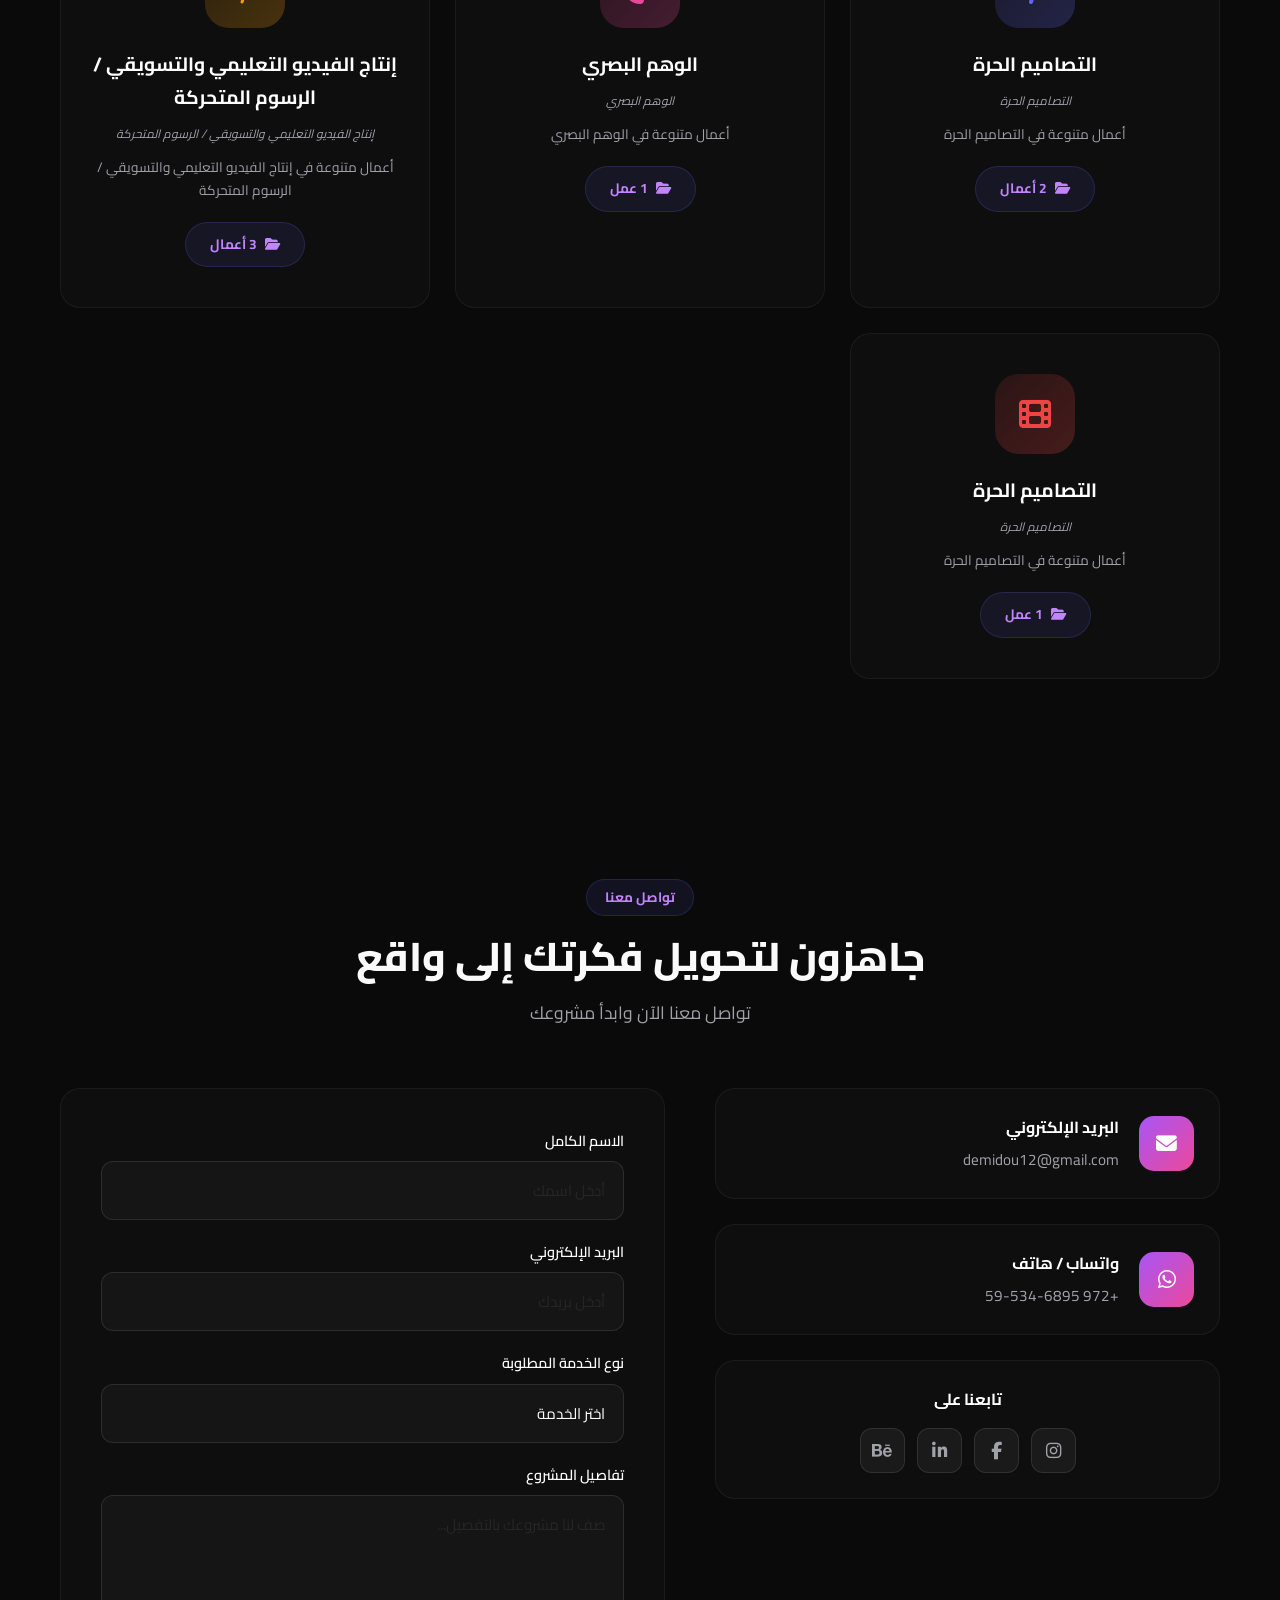
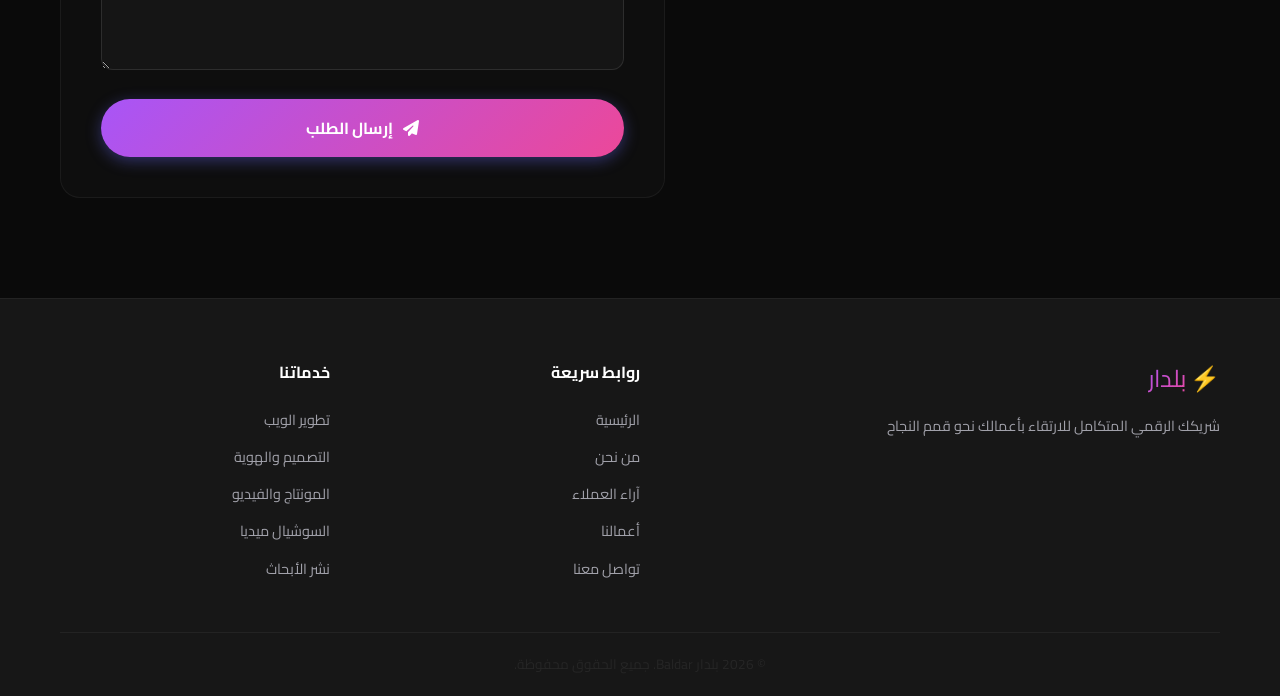
==== commit 3efa6973: "Rename index (2).html to index.html" ====
--- a/index.html
+++ b/index.html
@@ -41,15 +41,101 @@
             color: var(--light);
             line-height: 1.7;
             overflow-x: hidden;
-        }
+            cursor: none;
+        }
+        @media (max-width: 768px) { body { cursor: auto; } }
         .container { max-width: 1200px; margin: 0 auto; padding: 0 20px; }
         ::-webkit-scrollbar { width: 8px; }
         ::-webkit-scrollbar-track { background: var(--dark); }
         ::-webkit-scrollbar-thumb { background: var(--primary); border-radius: 4px; }
 
+        .custom-cursor {
+            position: fixed;
+            width: 40px;
+            height: 40px;
+            border: 2px solid var(--primary-light);
+            border-radius: 50%;
+            pointer-events: none;
+            z-index: 99999;
+            transform: translate(-50%, -50%);
+            transition: width 0.2s, height 0.2s, border-color 0.2s, background 0.2s;
+            mix-blend-mode: difference;
+        }
+        .custom-cursor.hover {
+            width: 60px;
+            height: 60px;
+            border-color: var(--accent);
+            background: rgba(168, 85, 247, 0.1);
+        }
+        .cursor-dot {
+            position: fixed;
+            width: 8px;
+            height: 8px;
+            background: var(--primary);
+            border-radius: 50%;
+            pointer-events: none;
+            z-index: 99999;
+            transform: translate(-50%, -50%);
+        }
+        @media (max-width: 768px) {
+            .custom-cursor, .cursor-dot { display: none; }
+        }
+
+        .announcement-bar {
+            position: fixed;
+            top: 0;
+            left: 0;
+            right: 0;
+            z-index: 999;
+            background: linear-gradient(90deg, var(--primary-dark), var(--secondary));
+            display: flex;
+            align-items: center;
+            height: 42px;
+            overflow: hidden;
+            direction: ltr;
+        }
+        .ticker-wrap {
+            flex: 1;
+            overflow: hidden;
+            white-space: nowrap;
+            position: relative;
+        }
+        .ticker {
+            display: inline-block;
+            padding-left: 100%;
+            animation: ticker 25s linear infinite;
+        }
+        .ticker span {
+            display: inline-block;
+            padding: 0 40px;
+            color: var(--white);
+            font-size: 0.85rem;
+            font-weight: 600;
+        }
+        @keyframes ticker {
+            0% { transform: translate3d(0, 0, 0); }
+            100% { transform: translate3d(-100%, 0, 0); }
+        }
+        .ticker-btn {
+            background: rgba(255,255,255,0.2);
+            color: var(--white);
+            text-decoration: none;
+            padding: 0 20px;
+            height: 100%;
+            display: flex;
+            align-items: center;
+            gap: 6px;
+            font-weight: 700;
+            font-size: 0.8rem;
+            white-space: nowrap;
+            transition: var(--transition);
+            border-left: 1px solid rgba(255,255,255,0.2);
+        }
+        .ticker-btn:hover { background: rgba(255,255,255,0.3); }
+
         .navbar {
             position: fixed;
-            top: 0; left: 0; right: 0;
+            top: 42px; left: 0; right: 0;
             z-index: 1000;
             padding: 15px 0;
             transition: var(--transition);
@@ -186,7 +272,7 @@
             align-items: center;
             position: relative;
             overflow: hidden;
-            padding-top: 80px;
+            padding-top: 122px;
         }
         .hero-bg {
             position: absolute;
@@ -348,16 +434,40 @@
             transform: translateY(-3px) scale(1.02);
             box-shadow: 0 12px 35px rgba(0,0,0,0.4);
         }
-        .floating-btn.service {
-            background: var(--gradient-1);
-        }
-        .floating-btn.project {
-            background: var(--gradient-2);
-        }
+        .floating-btn.service { background: var(--gradient-1); }
+        .floating-btn.project { background: var(--gradient-2); }
         .floating-btn i { font-size: 1.1rem; }
         @keyframes slideUp {
             from { transform: translateY(100px); opacity: 0; }
             to { transform: translateY(0); opacity: 1; }
+        }
+
+        .floating-whatsapp-icon {
+            position: fixed;
+            bottom: 30px;
+            right: 30px;
+            z-index: 998;
+            width: 60px;
+            height: 60px;
+            background: #25d366;
+            border-radius: 50%;
+            display: flex;
+            align-items: center;
+            justify-content: center;
+            color: var(--white);
+            font-size: 1.8rem;
+            text-decoration: none;
+            box-shadow: 0 8px 25px rgba(37, 211, 102, 0.4);
+            transition: var(--transition);
+            animation: pulse-whatsapp 2s infinite, slideUp 0.6s ease;
+        }
+        .floating-whatsapp-icon:hover {
+            transform: translateY(-3px) scale(1.1);
+            box-shadow: 0 12px 35px rgba(37, 211, 102, 0.6);
+        }
+        @keyframes pulse-whatsapp {
+            0%, 100% { box-shadow: 0 8px 25px rgba(37, 211, 102, 0.4); }
+            50% { box-shadow: 0 8px 35px rgba(37, 211, 102, 0.7); }
         }
 
         section { padding: 100px 0; position: relative; }
@@ -389,20 +499,39 @@
             margin: 0 auto;
         }
 
+        .scroll-reveal {
+            opacity: 0;
+            transform: translateY(40px) scale(0.96);
+            transition: opacity 0.8s cubic-bezier(0.4, 0, 0.2, 1), transform 0.8s cubic-bezier(0.4, 0, 0.2, 1);
+        }
+        .scroll-reveal.visible {
+            opacity: 1;
+            transform: translateY(0) scale(1);
+        }
+        .scroll-reveal-scale {
+            opacity: 0;
+            transform: scale(0.85);
+            transition: opacity 0.9s ease, transform 0.9s ease;
+        }
+        .scroll-reveal-scale.visible {
+            opacity: 1;
+            transform: scale(1);
+        }
+
         .about {
             background: linear-gradient(180deg, var(--dark) 0%, var(--dark-light) 100%);
         }
         .about-grid {
             display: grid;
-            grid-template-columns: repeat(4, 1fr);
-            gap: 25px;
+            grid-template-columns: repeat(5, 1fr);
+            gap: 20px;
             margin-bottom: 80px;
         }
         .about-card {
             background: rgba(255,255,255,0.03);
             border: 1px solid rgba(255,255,255,0.05);
             border-radius: var(--radius-lg);
-            padding: 35px 25px;
+            padding: 30px 20px;
             text-align: center;
             transition: var(--transition);
         }
@@ -413,18 +542,18 @@
             box-shadow: var(--shadow-xl);
         }
         .about-icon {
-            width: 70px; height: 70px;
+            width: 60px; height: 60px;
             background: var(--gradient-1);
-            border-radius: 20px;
+            border-radius: 18px;
             display: flex;
             align-items: center;
             justify-content: center;
-            margin: 0 auto 20px;
-            font-size: 1.8rem;
-            color: var(--white);
-        }
-        .about-card h3 { font-size: 1.1rem; margin-bottom: 10px; color: var(--white); }
-        .about-card p { font-size: 0.9rem; color: var(--gray); line-height: 1.6; }
+            margin: 0 auto 15px;
+            font-size: 1.5rem;
+            color: var(--white);
+        }
+        .about-card h3 { font-size: 1rem; margin-bottom: 8px; color: var(--white); }
+        .about-card p { font-size: 0.85rem; color: var(--gray); line-height: 1.6; }
         .about-content { max-width: 700px; margin: 0 auto; text-align: center; }
         .about-content h3 { font-size: 1.8rem; margin-bottom: 30px; }
         .highlight {
@@ -450,6 +579,81 @@
         }
         .about-list i { color: #22c55e; font-size: 1.2rem; margin-top: 3px; flex-shrink: 0; }
         .about-list span { color: var(--gray); font-size: 0.95rem; }
+
+        .testimonials {
+            background: linear-gradient(180deg, var(--dark-light) 0%, var(--dark) 100%);
+        }
+        .testimonials-grid {
+            display: grid;
+            grid-template-columns: repeat(3, 1fr);
+            gap: 25px;
+        }
+        .testimonial-card {
+            background: rgba(255,255,255,0.02);
+            border: 1px solid rgba(255,255,255,0.05);
+            border-radius: var(--radius-lg);
+            padding: 35px 30px;
+            transition: var(--transition);
+            position: relative;
+        }
+        .testimonial-card:hover {
+            transform: translateY(-8px);
+            border-color: rgba(99, 102, 241, 0.2);
+            box-shadow: var(--shadow-xl);
+            background: rgba(255,255,255,0.04);
+        }
+        .testimonial-card::before {
+            content: '"';
+            position: absolute;
+            top: 15px;
+            right: 25px;
+            font-size: 4rem;
+            color: var(--primary);
+            opacity: 0.2;
+            font-family: Georgia, serif;
+            line-height: 1;
+        }
+        .testimonial-stars {
+            color: #fbbf24;
+            font-size: 0.9rem;
+            margin-bottom: 15px;
+            display: flex;
+            gap: 3px;
+        }
+        .testimonial-text {
+            color: var(--gray);
+            font-size: 0.95rem;
+            line-height: 1.9;
+            margin-bottom: 25px;
+            position: relative;
+            z-index: 1;
+        }
+        .testimonial-author {
+            display: flex;
+            align-items: center;
+            gap: 12px;
+        }
+        .testimonial-avatar {
+            width: 45px;
+            height: 45px;
+            border-radius: 50%;
+            background: var(--gradient-1);
+            display: flex;
+            align-items: center;
+            justify-content: center;
+            font-size: 1rem;
+            color: var(--white);
+            font-weight: 700;
+        }
+        .testimonial-info h4 {
+            color: var(--white);
+            font-size: 0.95rem;
+            margin-bottom: 3px;
+        }
+        .testimonial-info span {
+            color: var(--gray);
+            font-size: 0.8rem;
+        }
 
         .categories-section { background: var(--dark); }
         .categories-grid {
@@ -1025,25 +1229,35 @@
         }
         .fade-in.visible { opacity: 1; transform: translateY(0); }
 
+        @media (max-width: 1200px) {
+            .about-grid { grid-template-columns: repeat(3, 1fr); }
+        }
         @media (max-width: 1024px) {
-            .about-grid, .categories-grid, .projects-list-grid { grid-template-columns: repeat(2, 1fr); }
+            .about-grid, .categories-grid, .projects-list-grid, .testimonials-grid { grid-template-columns: repeat(2, 1fr); }
             .contact-grid { grid-template-columns: 1fr; }
         }
         @media (max-width: 768px) {
+            .announcement-bar { height: 38px; }
+            .announcement-bar .ticker span { font-size: 0.75rem; padding: 0 20px; }
+            .navbar { top: 38px; }
+            .hero { padding-top: 110px; }
             .nav-links { display: none; }
             .nav-actions { display: none; }
             .hamburger { display: flex; }
             .hero-title { font-size: 2.2rem; }
-            .about-grid, .categories-grid, .projects-list-grid { grid-template-columns: 1fr; }
+            .about-grid, .categories-grid, .projects-list-grid, .testimonials-grid { grid-template-columns: 1fr; }
             .section-title { font-size: 1.8rem; }
             .floating-cta { bottom: 20px; left: 20px; right: 20px; }
             .floating-btn { width: 100%; justify-content: center; }
+            .floating-whatsapp-icon { width: 50px; height: 50px; font-size: 1.4rem; bottom: 20px; right: 20px; }
             .footer-content { grid-template-columns: 1fr; text-align: center; }
             .contact-form-wrapper { padding: 25px; }
             .project-modal-body { padding: 25px; }
             .project-modal-header { height: 280px; }
             .lightbox-overlay img { max-width: 98vw; max-height: 80vh; }
             .lightbox-caption { font-size: 0.8rem; padding: 8px 20px; }
+            .custom-cursor, .cursor-dot { display: none; }
+            body { cursor: auto; }
         }
         @media (max-width: 480px) {
             .hero-title { font-size: 1.8rem; }
@@ -1057,7 +1271,24 @@
 </head>
 <body>
 
-<!-- Navigation -->
+<div class="custom-cursor" id="cursor"></div>
+<div class="cursor-dot" id="cursorDot"></div>
+
+<div class="announcement-bar">
+    <div class="ticker-wrap">
+        <div class="ticker">
+            <span>🔥 عرض خاص: خصم 20% على خدمات التصميم هذا الشهر!</span>
+            <span>⚡ نشر أبحاثك في Scopus مع متابعة كاملة حتى القبول النهائي</span>
+            <span>🎨 تصاميم احترافية بأحدث تقنيات Adobe و Blender</span>
+            <span>📱 موشن جرافيك ورسوم متحركة بجودة سينمائية</span>
+            <span>🚀 ابدأ مشروعك الآن مع بلدار - شريكك الرقمي المتكامل</span>
+        </div>
+    </div>
+    <a href="https://wa.me/972595346895?text=مرحباً%20بلدار،%20أرغب%20في%20الاستفسار" target="_blank" class="ticker-btn">
+        <i class="fab fa-whatsapp"></i> تواصل معنا
+    </a>
+</div>
+
 <nav class="navbar" id="navbar">
     <div class="container">
         <a href="#" class="logo">
@@ -1068,6 +1299,7 @@
             <ul class="nav-links" id="navLinks">
                 <li><a href="#home" class="active">الرئيسية</a></li>
                 <li><a href="#about">من نحن</a></li>
+                <li><a href="#testimonials">آراء العملاء</a></li>
                 <li><a href="#categories">أعمالنا</a></li>
                 <li><a href="#contact">تواصل معنا</a></li>
             </ul>
@@ -1090,7 +1322,10 @@
     </div>
 </nav>
 
-<!-- Floating CTA Buttons -->
+<a href="https://wa.me/972595346895?text=مرحباً%20بلدار" target="_blank" class="floating-whatsapp-icon" title="تواصل عبر واتساب">
+    <i class="fab fa-whatsapp"></i>
+</a>
+
 <div class="floating-cta">
     <a href="https://wa.me/972595346895?text=مرحباً%20بلدار،%20أرغب%20في%20طلب%20خدمة" 
        target="_blank" class="floating-btn service">
@@ -1102,7 +1337,6 @@
     </a>
 </div>
 
-<!-- Hero Section -->
 <section class="hero" id="home">
     <div class="hero-bg">
         <div class="shape shape-1"></div>
@@ -1110,7 +1344,7 @@
         <div class="shape shape-3"></div>
     </div>
     <div class="container">
-        <div class="hero-content">
+        <div class="hero-content scroll-reveal-scale">
             <div class="hero-badge">
                 <span class="badge-dot"></span>
                 شريكك الرقمي المتكامل
@@ -1132,16 +1366,16 @@
                 </a>
             </div>
             <div class="hero-stats">
-                <div class="stat-item">
-                    <span class="stat-number" data-target="50">0</span>
+                <div class="stat-item scroll-reveal">
+                    <span class="stat-number" data-target="50">50+</span>
                     <span class="stat-label">عميل سعيد</span>
                 </div>
-                <div class="stat-item">
-                    <span class="stat-number" data-target="100">0</span>
+                <div class="stat-item scroll-reveal">
+                    <span class="stat-number" data-target="100">100+</span>
                     <span class="stat-label">مشروع منجز</span>
                 </div>
-                <div class="stat-item">
-                    <span class="stat-number" data-target="5">0</span>
+                <div class="stat-item scroll-reveal">
+                    <span class="stat-number" data-target="5">5+</span>
                     <span class="stat-label">سنوات خبرة</span>
                 </div>
             </div>
@@ -1149,37 +1383,45 @@
     </div>
 </section>
 
-<!-- About Section -->
 <section class="about" id="about">
     <div class="container">
-        <div class="section-header">
+        <div class="section-header scroll-reveal">
             <span class="section-tag">من نحن</span>
             <h2 class="section-title">بوابتكم نحو الاحتراف الرقمي</h2>
             <p class="section-subtitle">نحن لا نقدم مجرد خدمات، بل نبتكر حلولاً رقمية وإبداعية متكاملة</p>
         </div>
         <div class="about-grid">
-            <div class="about-card">
+            <div class="about-card scroll-reveal">
                 <div class="about-icon"><i class="fas fa-palette"></i></div>
                 <h3>تصميم مبتكر</h3>
                 <p>نبتكر تصاميم فريدة تعكس هوية علامتك التجارية بإبداع لا حدود له</p>
             </div>
-            <div class="about-card">
+            <div class="about-card scroll-reveal">
                 <div class="about-icon"><i class="fas fa-code"></i></div>
                 <h3>برمجة احترافية</h3>
                 <p>حلول برمجية متطورة تلبي احتياجات مشاريعك بأحدث التقنيات</p>
             </div>
-            <div class="about-card">
+            <div class="about-card scroll-reveal">
                 <div class="about-icon"><i class="fas fa-video"></i></div>
                 <h3>إنتاج مرئي</h3>
                 <p>مونتاج وموشن جرافيك وتحريك ثلاثي الأبعاد بجودة سينمائية</p>
             </div>
-            <div class="about-card">
+            <div class="about-card scroll-reveal">
                 <div class="about-icon"><i class="fas fa-chart-line"></i></div>
                 <h3>تسويق رقمي</h3>
                 <p>استراتيجيات متكاملة لتطوير حضورك الرقمي وزيادة تفاعل جمهورك</p>
             </div>
+            <div class="about-card scroll-reveal">
+                <div class="about-icon"><i class="fas fa-graduation-cap"></i></div>
+                <h3>نشر الأبحاث العلمية</h3>
+                <p>مرافقة أكاديمية متكاملة لصياغة، تنسيق، ومتابعة الأبحاث حتى القبول في Scopus</p>
+                <a href="https://wa.me/972595346895?text=مرحباً%20بلدار،%20أرغب%20في%20استشارة%20بحثية" 
+                   target="_blank" class="btn btn-primary" style="margin-top:15px; padding:8px 20px; font-size:0.8rem;">
+                    <i class="fab fa-whatsapp"></i> اطلب استشارة بحثية
+                </a>
+            </div>
         </div>
-        <div class="about-content">
+        <div class="about-content scroll-reveal">
             <div class="about-text">
                 <h3>لماذا تختار <span class="highlight">بلدار</span>؟</h3>
                 <ul class="about-list">
@@ -1193,10 +1435,65 @@
     </div>
 </section>
 
-<!-- Categories Section -->
+<section class="testimonials" id="testimonials">
+    <div class="container">
+        <div class="section-header scroll-reveal">
+            <span class="section-tag">آراء العملاء</span>
+            <h2 class="section-title">شهادات النجاح</h2>
+            <p class="section-subtitle">ما يقوله عملاؤنا عن تجربتهم مع بلدار</p>
+        </div>
+        <div class="testimonials-grid">
+            <div class="testimonial-card scroll-reveal">
+                <div class="testimonial-stars">
+                    <i class="fas fa-star"></i><i class="fas fa-star"></i><i class="fas fa-star"></i><i class="fas fa-star"></i><i class="fas fa-star"></i>
+                </div>
+                <p class="testimonial-text">
+                    خدمة ممتازة واحترافية، تم قبول بحثي في سكوبس بفضل متابعتهم الدقيقة والصياغة الأكاديمية الراقية. أنصح كل باحث بالتعامل معهم.
+                </p>
+                <div class="testimonial-author">
+                    <div class="testimonial-avatar">د.أ</div>
+                    <div class="testimonial-info">
+                        <h4>د. أحمد المنصوري</h4>
+                        <span>باحث أكاديمي - جامعة القدس</span>
+                    </div>
+                </div>
+            </div>
+            <div class="testimonial-card scroll-reveal">
+                <div class="testimonial-stars">
+                    <i class="fas fa-star"></i><i class="fas fa-star"></i><i class="fas fa-star"></i><i class="fas fa-star"></i><i class="fas fa-star"></i>
+                </div>
+                <p class="testimonial-text">
+                    تصميم الهوية البصرية لشركتنا كان beyond expectations! فريق بلدار فهم رؤيتنا بدقة وترجمها إلى هوية بصرية قوية ومميزة.
+                </p>
+                <div class="testimonial-author">
+                    <div class="testimonial-avatar">م.س</div>
+                    <div class="testimonial-info">
+                        <h4>م. سارة الخطيب</h4>
+                        <span>مديرة تسويق - شركة تك بلس</span>
+                    </div>
+                </div>
+            </div>
+            <div class="testimonial-card scroll-reveal">
+                <div class="testimonial-stars">
+                    <i class="fas fa-star"></i><i class="fas fa-star"></i><i class="fas fa-star"></i><i class="fas fa-star"></i><i class="fas fa-star"></i>
+                </div>
+                <p class="testimonial-text">
+                    المونتاج والموشن جرافيك اللي سووه لمشروعنا كان احترافي بشكل لا يصدق. سرعة في التنفيذ وجودة عالية جداً. بالتأكيد راح نتعامل معهم مرة ثانية.
+                </p>
+                <div class="testimonial-author">
+                    <div class="testimonial-avatar">ع.م</div>
+                    <div class="testimonial-info">
+                        <h4>عمر محمود</h4>
+                        <span>صاحب متجر إلكتروني</span>
+                    </div>
+                </div>
+            </div>
+        </div>
+    </div>
+</section>
 <section class="categories-section" id="categories">
     <div class="container">
-        <div class="section-header">
+        <div class="section-header scroll-reveal">
             <span class="section-tag">أعمالنا</span>
             <h2 class="section-title">تصنيفات أعمالنا</h2>
             <p class="section-subtitle">اختر التصنيف المناسب واستكشف مشاريعنا الإبداعية</p>
@@ -1210,7 +1507,6 @@
     </div>
 </section>
 
-<!-- Projects List Section (Hidden by default) -->
 <section class="projects-list-section" id="projectsListSection" style="display:none;">
     <div class="container">
         <a class="back-btn" onclick="showCategories()">
@@ -1225,31 +1521,30 @@
     </div>
 </section>
 
-<!-- Contact Section -->
 <section class="contact" id="contact">
     <div class="container">
-        <div class="section-header">
+        <div class="section-header scroll-reveal">
             <span class="section-tag">تواصل معنا</span>
             <h2 class="section-title">جاهزون لتحويل فكرتك إلى واقع</h2>
             <p class="section-subtitle">تواصل معنا الآن وابدأ مشروعك</p>
         </div>
         <div class="contact-grid">
             <div class="contact-info">
-                <div class="contact-card">
+                <div class="contact-card scroll-reveal">
                     <div class="contact-icon"><i class="fas fa-envelope"></i></div>
                     <div class="contact-details">
                         <h3>البريد الإلكتروني</h3>
                         <a href="mailto:demidou12@gmail.com">demidou12@gmail.com</a>
                     </div>
                 </div>
-                <div class="contact-card">
+                <div class="contact-card scroll-reveal">
                     <div class="contact-icon"><i class="fab fa-whatsapp"></i></div>
                     <div class="contact-details">
                         <h3>واتساب / هاتف</h3>
                         <a href="https://wa.me/972595346895" target="_blank">+972 59-534-6895</a>
                     </div>
                 </div>
-                <div class="contact-social">
+                <div class="contact-social scroll-reveal">
                     <h3>تابعنا على</h3>
                     <div class="social-links">
                         <a href="https://www.instagram.com/ha77an_x220/" target="_blank" class="social-link"><i class="fab fa-instagram"></i></a>
@@ -1259,7 +1554,7 @@
                     </div>
                 </div>
             </div>
-            <div class="contact-form-wrapper">
+            <div class="contact-form-wrapper scroll-reveal">
                 <form class="contact-form" id="contactForm">
                     <div class="form-group">
                         <label for="name">الاسم الكامل</label>
@@ -1279,6 +1574,7 @@
                             <option value="المونتاج والمحتوى المرئي">المونتاج والمحتوى المرئي</option>
                             <option value="التسويق الرقمي">التسويق الرقمي</option>
                             <option value="أمن المعلومات">أمن المعلومات</option>
+                            <option value="نشر الأبحاث العلمية">نشر الأبحاث العلمية</option>
                             <option value="خدمة أخرى">خدمة أخرى</option>
                         </select>
                     </div>
@@ -1295,7 +1591,6 @@
     </div>
 </section>
 
-<!-- Footer -->
 <footer class="footer">
     <div class="container">
         <div class="footer-content">
@@ -1309,6 +1604,7 @@
                 <ul>
                     <li><a href="#home">الرئيسية</a></li>
                     <li><a href="#about">من نحن</a></li>
+                    <li><a href="#testimonials">آراء العملاء</a></li>
                     <li><a href="#categories">أعمالنا</a></li>
                     <li><a href="#contact">تواصل معنا</a></li>
                 </ul>
@@ -1320,6 +1616,7 @@
                     <li><a href="#categories">التصميم والهوية</a></li>
                     <li><a href="#categories">المونتاج والفيديو</a></li>
                     <li><a href="#categories">السوشيال ميديا</a></li>
+                    <li><a href="#categories">نشر الأبحاث</a></li>
                 </ul>
             </div>
         </div>
@@ -1329,7 +1626,6 @@
     </div>
 </footer>
 
-<!-- Project Detail Modal -->
 <div class="project-modal-overlay" id="projectModal">
     <div class="project-modal">
         <div class="project-modal-header" id="modalHeader" onclick="openLightboxFromModal()">
@@ -1360,7 +1656,6 @@
     </div>
 </div>
 
-<!-- Image Lightbox -->
 <div class="lightbox-overlay" id="lightbox" onclick="closeLightbox()">
     <button class="lightbox-close" onclick="closeLightbox()">
         <i class="fas fa-times"></i>
@@ -1369,7 +1664,6 @@
     <div class="lightbox-caption" id="lightboxCaption"></div>
 </div>
 
-<!-- Login Modal -->
 <div class="login-modal-overlay" id="loginModal">
     <div class="login-modal-box">
         <button class="close-btn" onclick="closeLoginModal()">
@@ -1385,7 +1679,6 @@
     </div>
 </div>
 
-<!-- Success Toast -->
 <div class="modal" id="successModal" style="display:none; position:fixed; inset:0; background:rgba(0,0,0,0.8); z-index:2000; align-items:center; justify-content:center;">
     <div style="background:var(--dark-light); border:1px solid rgba(255,255,255,0.1); border-radius:20px; padding:50px 40px; text-align:center; max-width:400px;">
         <div style="font-size:4rem; color:#22c55e; margin-bottom:20px;"><i class="fas fa-check-circle"></i></div>
@@ -1465,7 +1758,7 @@
         animation: slideIn 0.3s ease;
         border-right: 4px solid var(--success);
     `;
-    toast.innerHTML = `<i class="fas fa-check-circle" style="color:var(--success); margin-left:8px;"></i>${message}`;
+    toast.innerHTML = '<i class="fas fa-check-circle" style="color:var(--success); margin-left:8px;"></i>' + message;
     document.body.appendChild(toast);
     setTimeout(() => toast.remove(), 3000);
 }
@@ -1517,19 +1810,7 @@
 function startCounters() {
     counters.forEach(counter => {
         const target = parseInt(counter.getAttribute('data-target'));
-        const duration = 2000;
-        const step = target / (duration / 16);
-        let current = 0;
-        const updateCounter = () => {
-            current += step;
-            if (current < target) {
-                counter.textContent = Math.floor(current);
-                requestAnimationFrame(updateCounter);
-            } else {
-                counter.textContent = target + '+';
-            }
-        };
-        updateCounter();
+        counter.textContent = target + '+';
     });
 }
 
@@ -1538,7 +1819,7 @@
     entries.forEach(entry => {
         if (entry.isIntersecting && !countersStarted) {
             countersStarted = true;
-            setTimeout(startCounters, 500);
+            setTimeout(startCounters, 300);
         }
     });
 }, { threshold: 0.5 });
@@ -1581,7 +1862,6 @@
     const grid = document.getElementById('categoriesGrid');
     let mergedCategories = [];
 
-    // ==== الخطوة 1: اقرأ من projects.json (الملف الثابت) ====
     try {
         const response = await fetch('projects.json?v=' + Date.now());
         if (response.ok) {
@@ -1593,10 +1873,9 @@
             }
         }
     } catch (e) {
-        console.log('⚠️ projects.json غير متوفر');
+        console.log('projects.json غير متوفر');
     }
 
-    // ==== الخطوة 2: اقرأ من localStorage (الأعمال المضافة من الأدمن) وادمجها ====
     try {
         const cached = localStorage.getItem('baldar_projects_cache');
         if (cached) {
@@ -1626,7 +1905,6 @@
                     };
                     mergedCategories.push(cat);
                 }
-                // تجنب التكرار
                 const exists = cat.projects.find(proj => proj.id === p.id || proj.name === p.name);
                 if (!exists) {
                     cat.projects.push({
@@ -1639,7 +1917,7 @@
                     });
                 }
             });
-            console.log('✅ تم دمج', adminProjects.length, 'عمل من لوحة التحكم');
+            console.log('تم دمج', adminProjects.length, 'عمل من لوحة التحكم');
         }
     } catch (e) {
         console.log('localStorage فارغ أو غير صالح');
@@ -1666,7 +1944,7 @@
     categoriesData.forEach((cat, idx) => {
         const projectCount = cat.projects ? cat.projects.length : 0;
         html += `
-        <div class="category-card fade-in" onclick="showCategoryProjects(${idx})" style="animation-delay:${idx * 0.1}s">
+        <div class="category-card scroll-reveal" onclick="showCategoryProjects(${idx})" style="animation-delay:${idx * 0.1}s">
             <div class="category-icon" style="background: linear-gradient(135deg, ${cat.color}20 0%, ${cat.color}40 100%); color: ${cat.color};">
                 <i class="fas ${cat.icon}"></i>
             </div>
@@ -1711,11 +1989,11 @@
     cat.projects.forEach((p, idx) => {
         const hasImage = p.image && p.image.trim() !== '';
         html += `
-        <div class="project-item fade-in" onclick="openProjectDetail(${categoryIndex}, ${idx})" style="animation-delay:${idx * 0.1}s">
+        <div class="project-item scroll-reveal" onclick="openProjectDetail(${categoryIndex}, ${idx})" style="animation-delay:${idx * 0.1}s">
             <div class="project-item-image">
                 ${hasImage 
-                    ? `<img src="${p.image}" alt="${p.name}" loading="lazy">`
-                    : `<div class="project-item-placeholder" style="color:${cat.color};"><i class="fas ${cat.icon}"></i></div>`
+                    ? '<img src="' + p.image + '" alt="' + p.name + '" loading="lazy">'
+                    : '<div class="project-item-placeholder" style="color:' + cat.color + ';"><i class="fas ' + cat.icon + '"></i></div>'
                 }
                 <div class="project-item-overlay">
                     <span class="project-item-tag">${cat.name}</span>
@@ -1759,7 +2037,6 @@
     const header = document.getElementById('modalHeader');
     const placeholder = document.getElementById('modalPlaceholder');
 
-    // Store for lightbox
     currentLightboxImage = proj.image && proj.image.trim() !== '' ? proj.image : '';
     currentLightboxCaption = proj.name;
 
@@ -1787,11 +2064,11 @@
     document.getElementById('modalDesc').textContent = proj.details || proj.desc;
 
     const safeProjName = proj.name || 'هذا العمل';
-    const msg = encodeURIComponent(proj.whatsapp || `مرحباً بلدار، أعجبني عمل ${safeProjName} وأرغب في طلب خدمة مشابهة`);
-    document.getElementById('modalWhatsapp').href = `https://wa.me/${WHATSAPP_NUMBER}?text=${msg}`;
-
-    const customMsg = encodeURIComponent(`مرحباً بلدار، أرغب في طلب تصميم مخصص جديد`);
-    document.getElementById('modalCustom').href = `https://wa.me/${WHATSAPP_NUMBER}?text=${customMsg}`;
+    const msg = encodeURIComponent('مرحباً بلدار، أعجبني عمل ' + safeProjName + ' وأرغب في طلب خدمة مشابهة');
+    document.getElementById('modalWhatsapp').href = 'https://wa.me/' + WHATSAPP_NUMBER + '?text=' + msg;
+
+    const customMsg = encodeURIComponent('مرحباً بلدار، أرغب في طلب تصميم مخصص جديد');
+    document.getElementById('modalCustom').href = 'https://wa.me/' + WHATSAPP_NUMBER + '?text=' + customMsg;
 
     modal.classList.add('active');
     document.body.style.overflow = 'hidden';
@@ -1802,7 +2079,6 @@
     document.body.style.overflow = '';
 }
 
-// ===== LIGHTBOX =====
 function openLightboxFromModal() {
     if (!currentLightboxImage) return;
     const lightbox = document.getElementById('lightbox');
@@ -1822,7 +2098,6 @@
     }
 }
 
-// Keyboard support for lightbox and modal
 document.addEventListener('keydown', (e) => {
     if (e.key === 'Escape') {
         if (document.getElementById('lightbox').classList.contains('active')) {
@@ -1871,7 +2146,7 @@
     const scrolled = window.scrollY;
     shapes.forEach((shape, index) => {
         const speed = 0.3 + (index * 0.1);
-        shape.style.transform = `translateY(${scrolled * speed}px)`;
+        shape.style.transform = 'translateY(' + (scrolled * speed) + 'px)';
     });
 });
 
@@ -1884,6 +2159,37 @@
     }
 }
 
+// ===== CUSTOM CURSOR =====
+const cursor = document.getElementById('cursor');
+const cursorDot = document.getElementById('cursorDot');
+
+if (cursor && cursorDot && window.innerWidth > 768) {
+    document.addEventListener('mousemove', (e) => {
+        cursor.style.left = e.clientX + 'px';
+        cursor.style.top = e.clientY + 'px';
+        cursorDot.style.left = e.clientX + 'px';
+        cursorDot.style.top = e.clientY + 'px';
+    });
+
+    document.querySelectorAll('a, button, .category-card, .project-item, .about-card, .testimonial-card, .floating-btn, .floating-whatsapp-icon').forEach(el => {
+        el.addEventListener('mouseenter', () => cursor.classList.add('hover'));
+        el.addEventListener('mouseleave', () => cursor.classList.remove('hover'));
+    });
+}
+
+// ===== SCROLL REVEAL OBSERVER =====
+const revealObserver = new IntersectionObserver((entries) => {
+    entries.forEach(entry => {
+        if (entry.isIntersecting) {
+            entry.target.classList.add('visible');
+        }
+    });
+}, { threshold: 0.1, rootMargin: '0px 0px -50px 0px' });
+
+document.querySelectorAll('.scroll-reveal, .scroll-reveal-scale, .scroll-reveal-left, .scroll-reveal-right').forEach(el => {
+    revealObserver.observe(el);
+});
+
 document.addEventListener('DOMContentLoaded', () => {
     checkAuth();
     loadCategories();
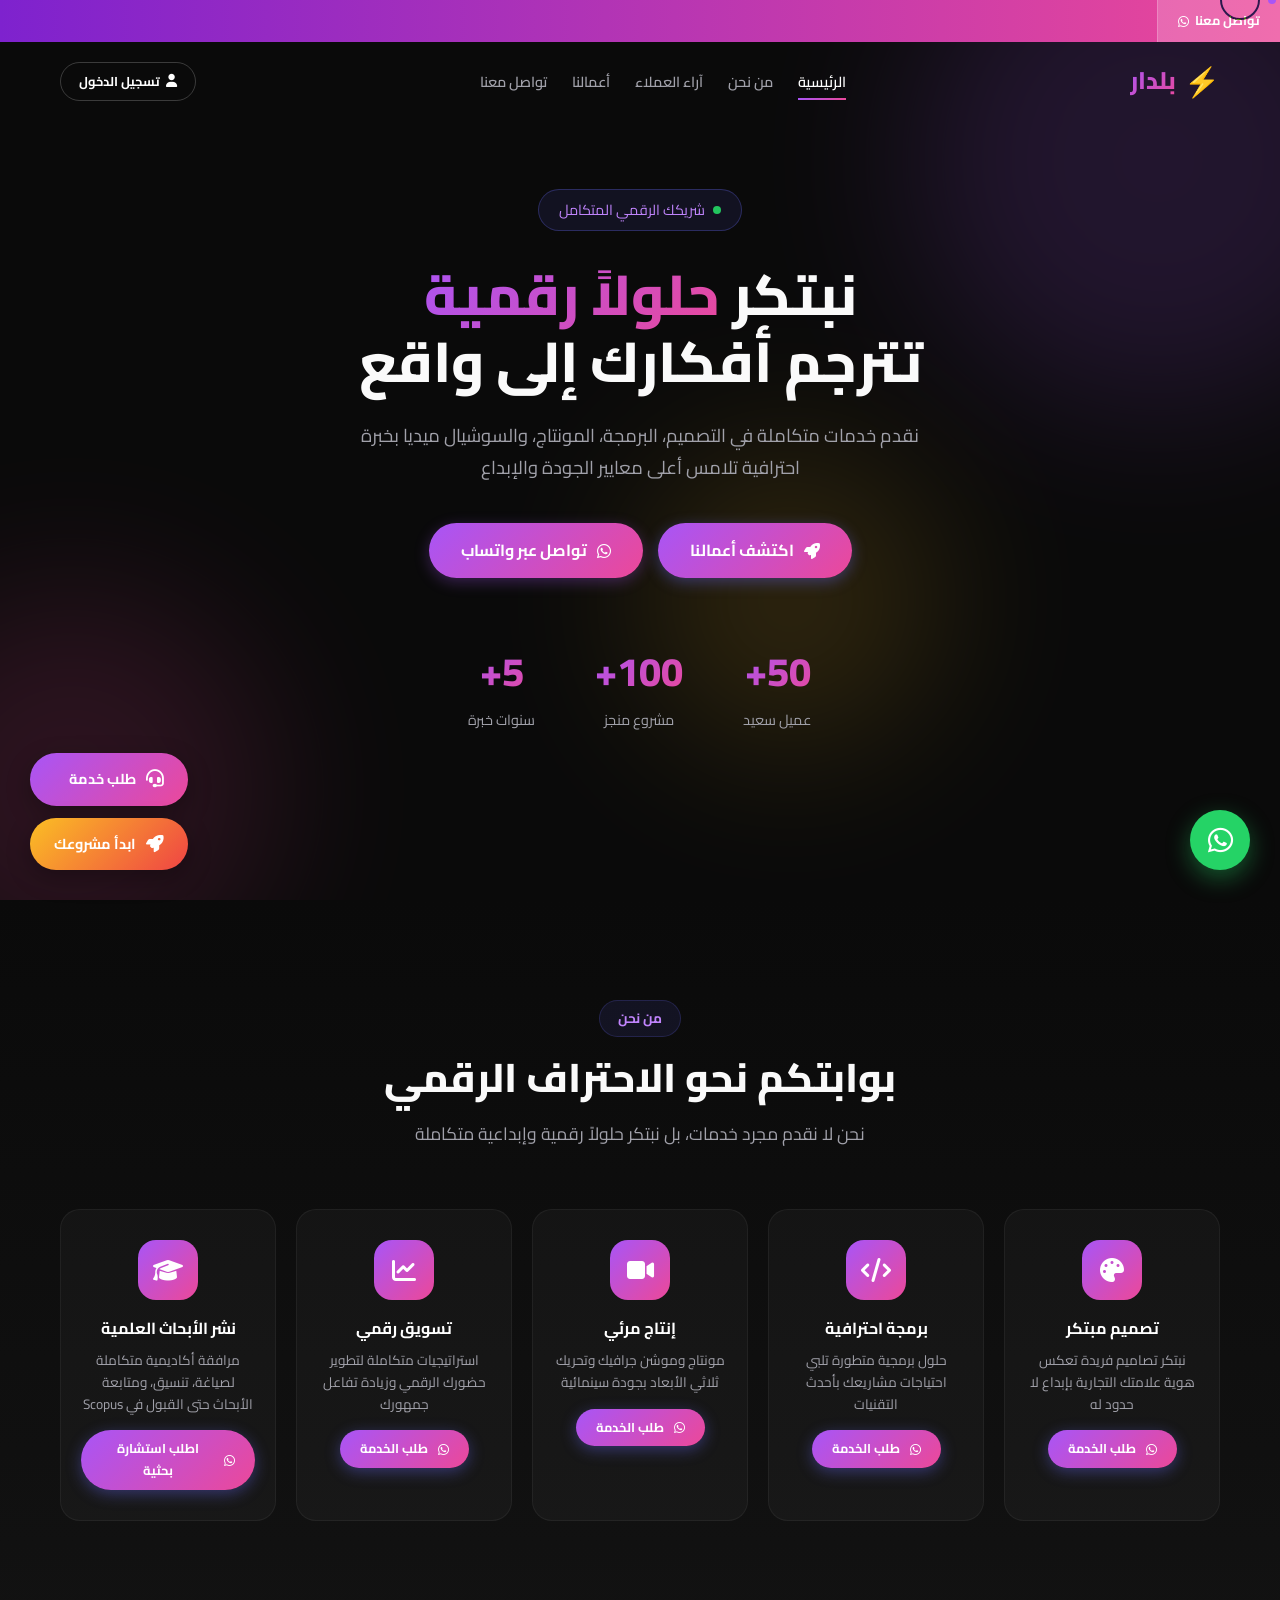
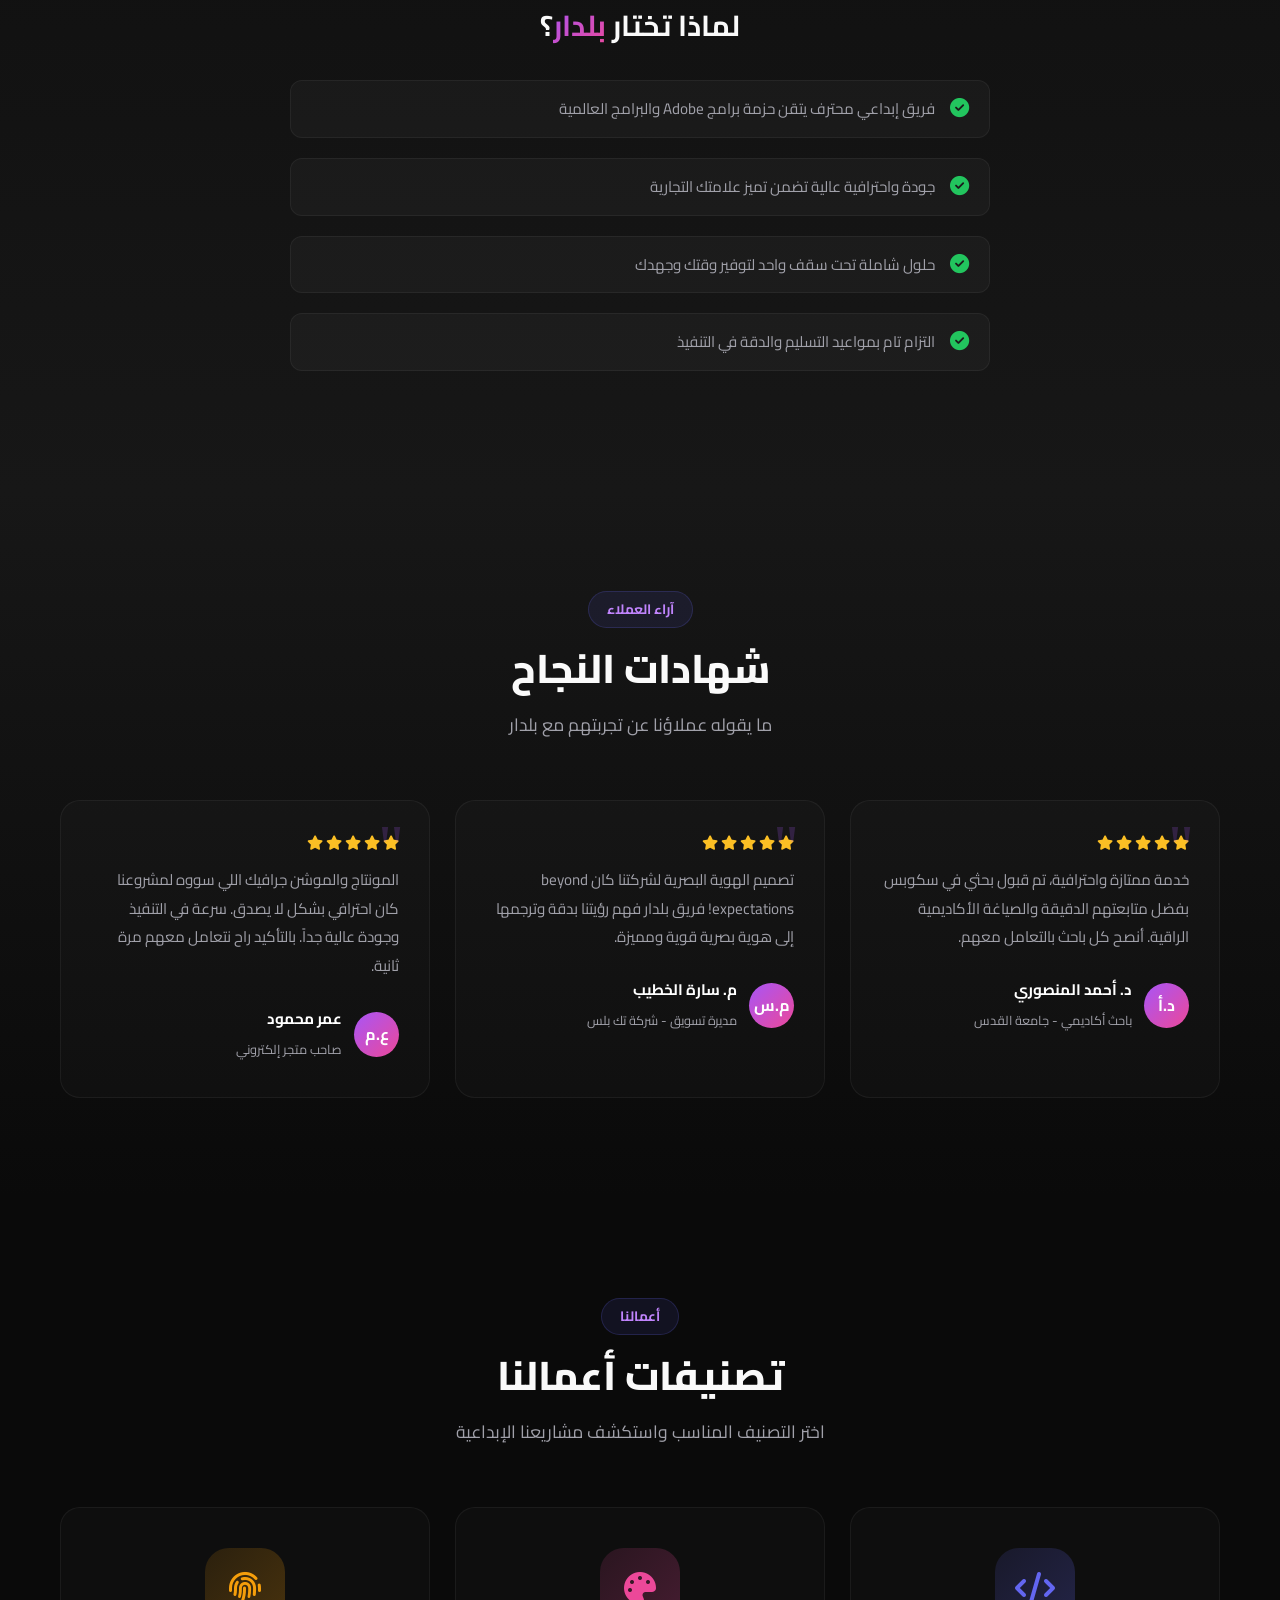
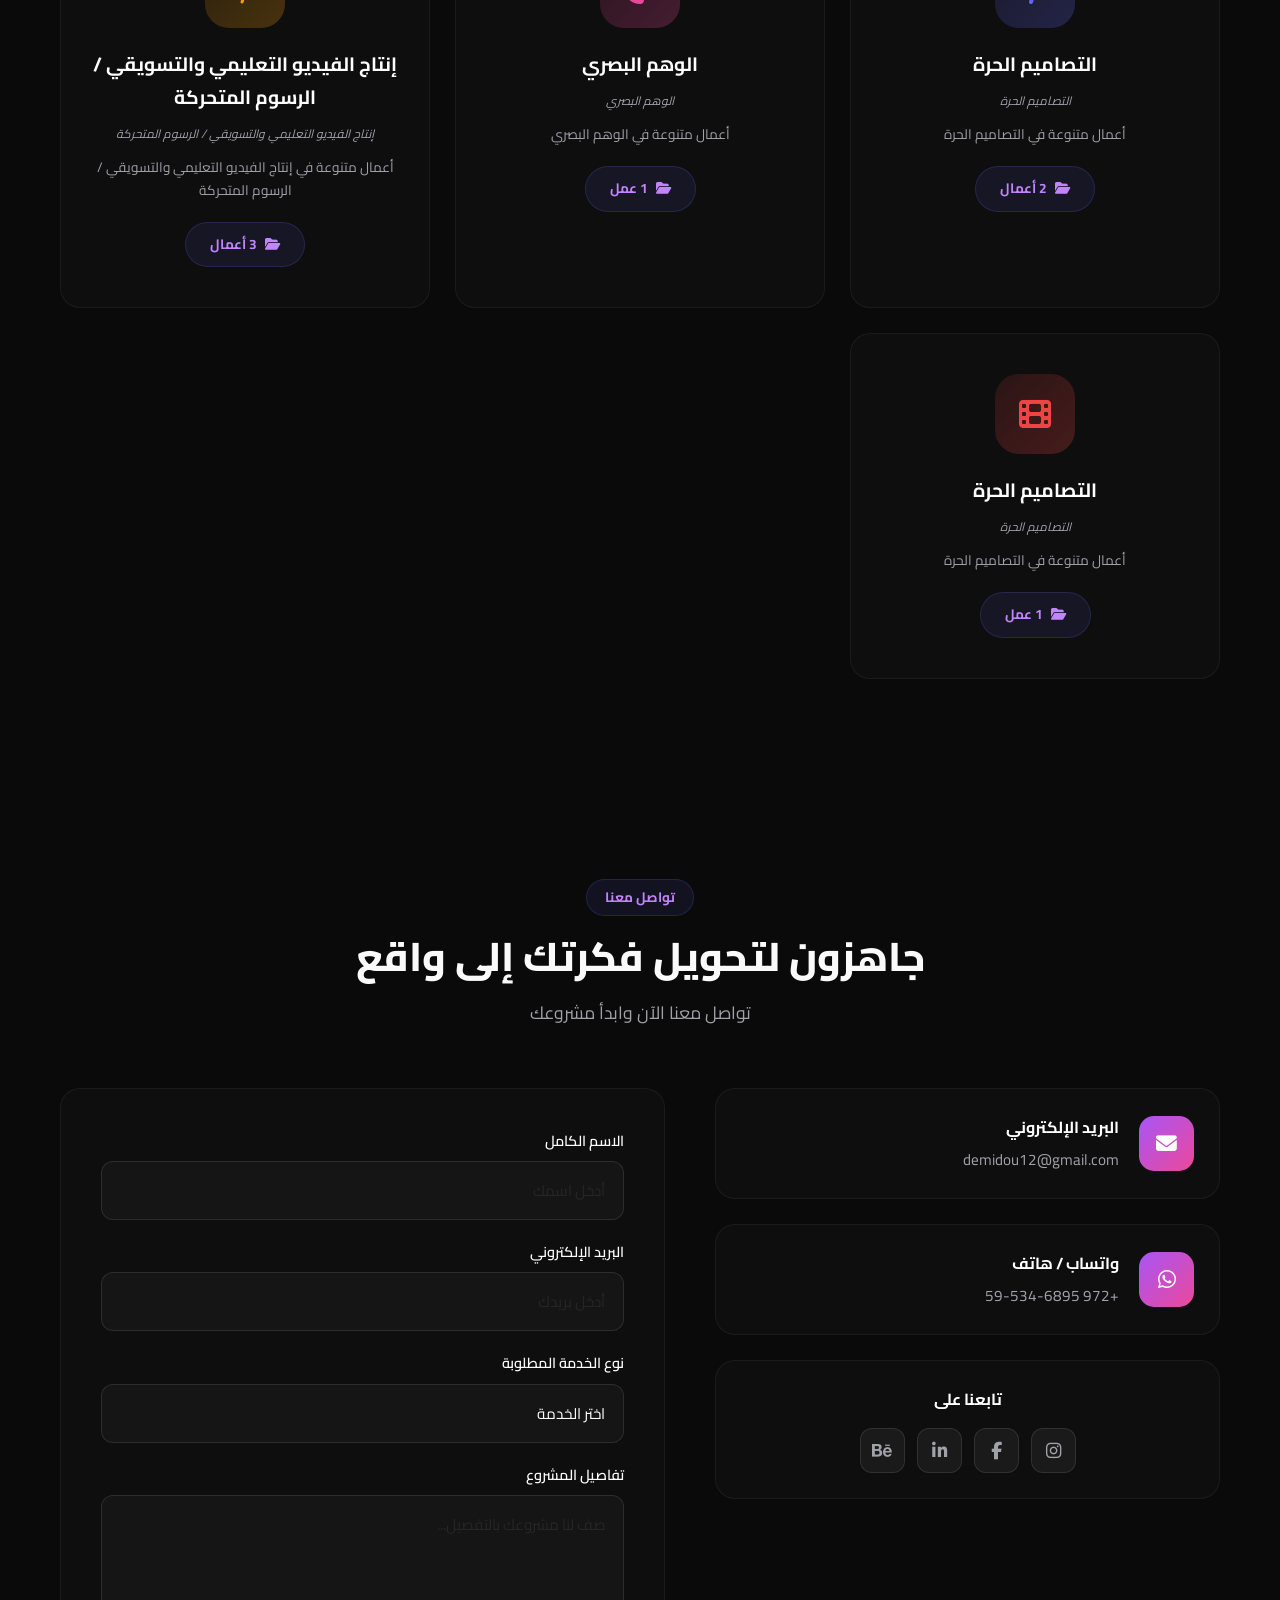
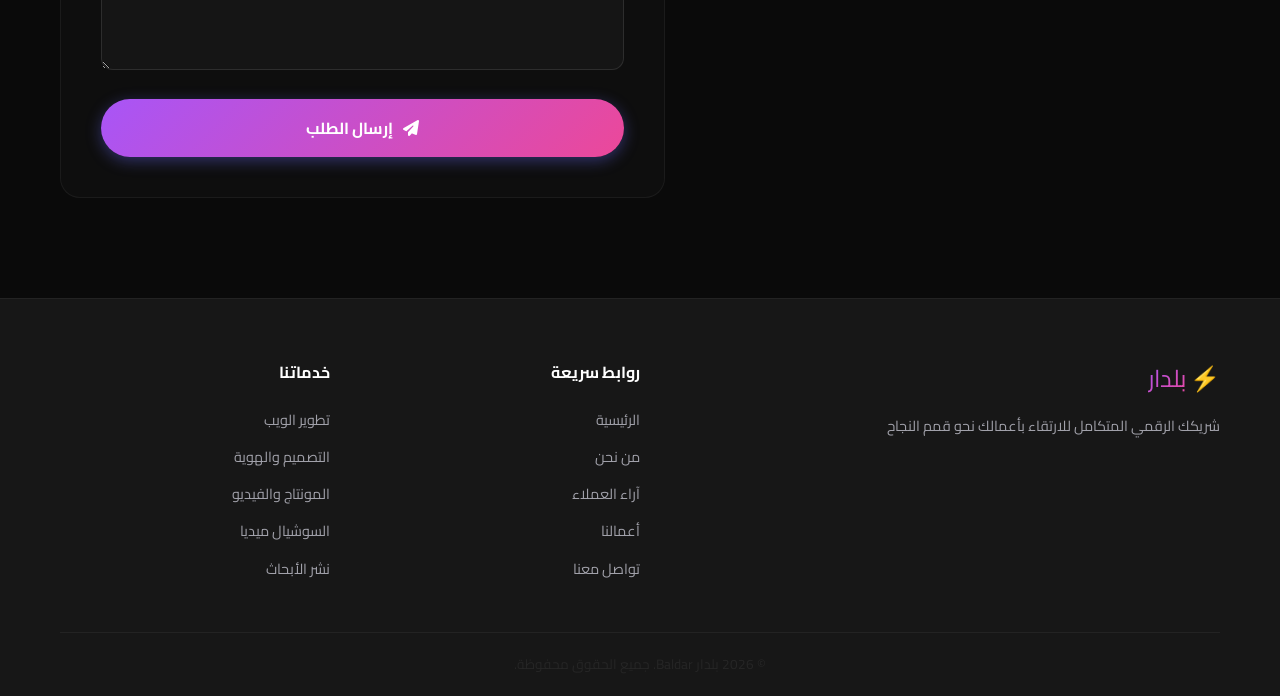
==== commit a63b8b0a: "Update index.html" ====
--- a/index.html
+++ b/index.html
@@ -1268,6 +1268,7 @@
             .project-modal-body h2 { font-size: 1.4rem; }
         }
     </style>
+<base target="_blank">
 </head>
 <body>
 
@@ -1395,21 +1396,37 @@
                 <div class="about-icon"><i class="fas fa-palette"></i></div>
                 <h3>تصميم مبتكر</h3>
                 <p>نبتكر تصاميم فريدة تعكس هوية علامتك التجارية بإبداع لا حدود له</p>
+                <a href="https://wa.me/972595346895?text=مرحباً%20بلدار،%20أرغب%20في%20طلب%20خدمة%20التصميم%20المبتكر" 
+                   target="_blank" class="btn btn-primary" style="margin-top:15px; padding:8px 20px; font-size:0.8rem;">
+                    <i class="fab fa-whatsapp"></i> طلب الخدمة
+                </a>
             </div>
             <div class="about-card scroll-reveal">
                 <div class="about-icon"><i class="fas fa-code"></i></div>
                 <h3>برمجة احترافية</h3>
                 <p>حلول برمجية متطورة تلبي احتياجات مشاريعك بأحدث التقنيات</p>
+                <a href="https://wa.me/972595346895?text=مرحباً%20بلدار،%20أرغب%20في%20طلب%20خدمة%20البرمجة%20الاحترافية" 
+                   target="_blank" class="btn btn-primary" style="margin-top:15px; padding:8px 20px; font-size:0.8rem;">
+                    <i class="fab fa-whatsapp"></i> طلب الخدمة
+                </a>
             </div>
             <div class="about-card scroll-reveal">
                 <div class="about-icon"><i class="fas fa-video"></i></div>
                 <h3>إنتاج مرئي</h3>
                 <p>مونتاج وموشن جرافيك وتحريك ثلاثي الأبعاد بجودة سينمائية</p>
+                <a href="https://wa.me/972595346895?text=مرحباً%20بلدار،%20أرغب%20في%20طلب%20خدمة%20الإنتاج%20المرئي" 
+                   target="_blank" class="btn btn-primary" style="margin-top:15px; padding:8px 20px; font-size:0.8rem;">
+                    <i class="fab fa-whatsapp"></i> طلب الخدمة
+                </a>
             </div>
             <div class="about-card scroll-reveal">
                 <div class="about-icon"><i class="fas fa-chart-line"></i></div>
                 <h3>تسويق رقمي</h3>
                 <p>استراتيجيات متكاملة لتطوير حضورك الرقمي وزيادة تفاعل جمهورك</p>
+                <a href="https://wa.me/972595346895?text=مرحباً%20بلدار،%20أرغب%20في%20طلب%20خدمة%20التسويق%20الرقمي" 
+                   target="_blank" class="btn btn-primary" style="margin-top:15px; padding:8px 20px; font-size:0.8rem;">
+                    <i class="fab fa-whatsapp"></i> طلب الخدمة
+                </a>
             </div>
             <div class="about-card scroll-reveal">
                 <div class="about-icon"><i class="fas fa-graduation-cap"></i></div>
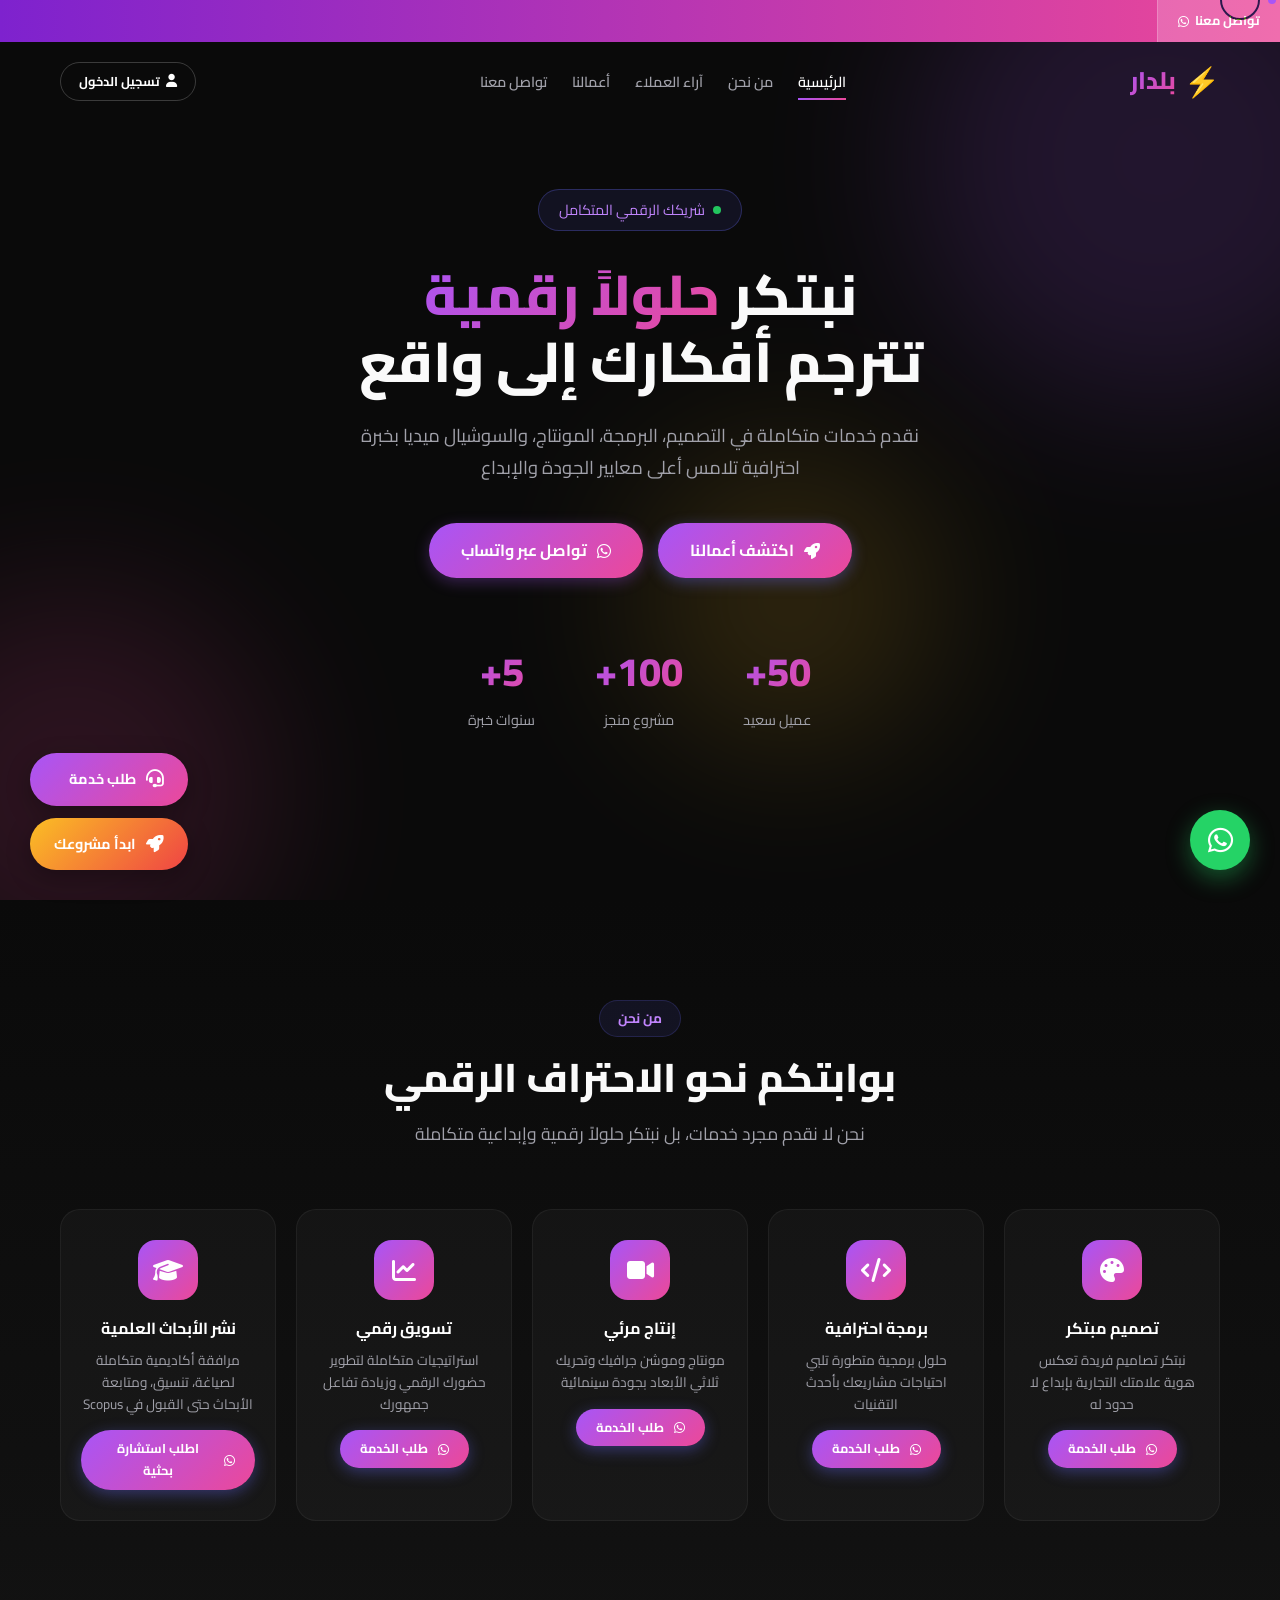
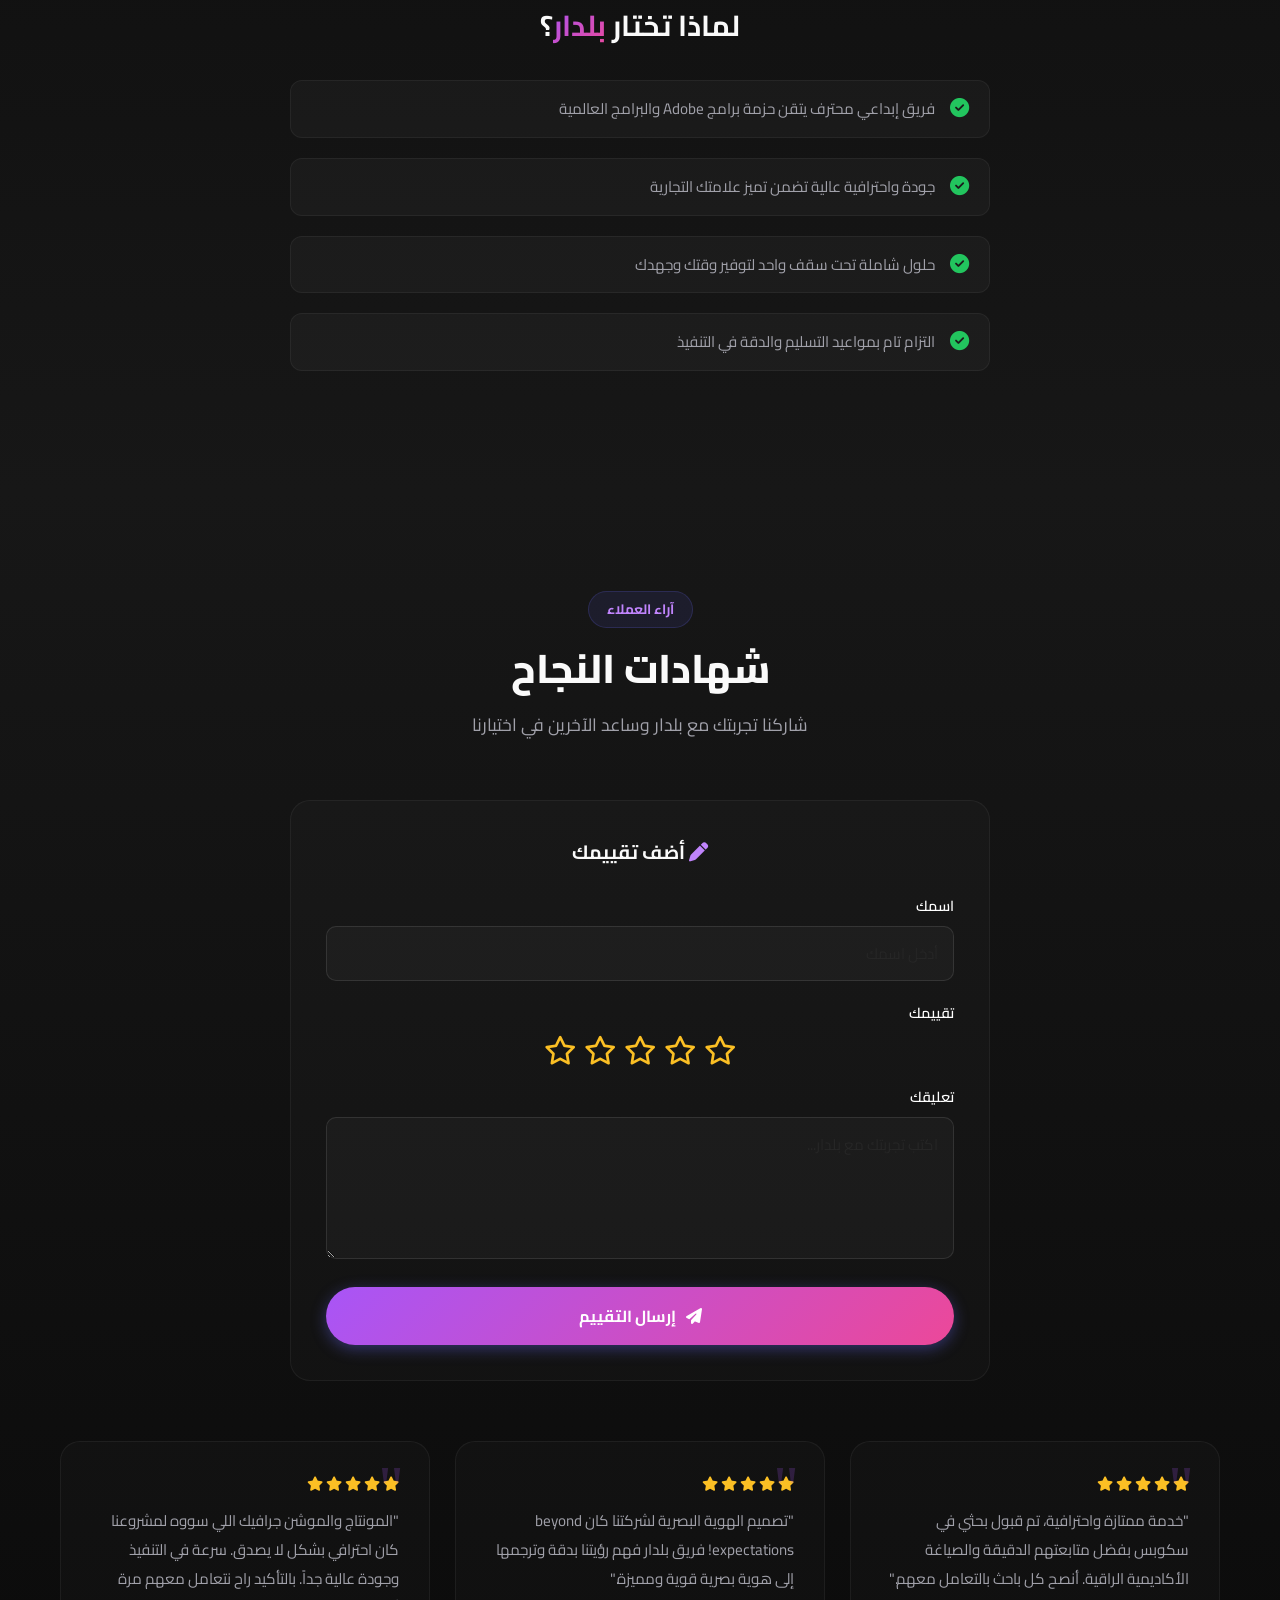
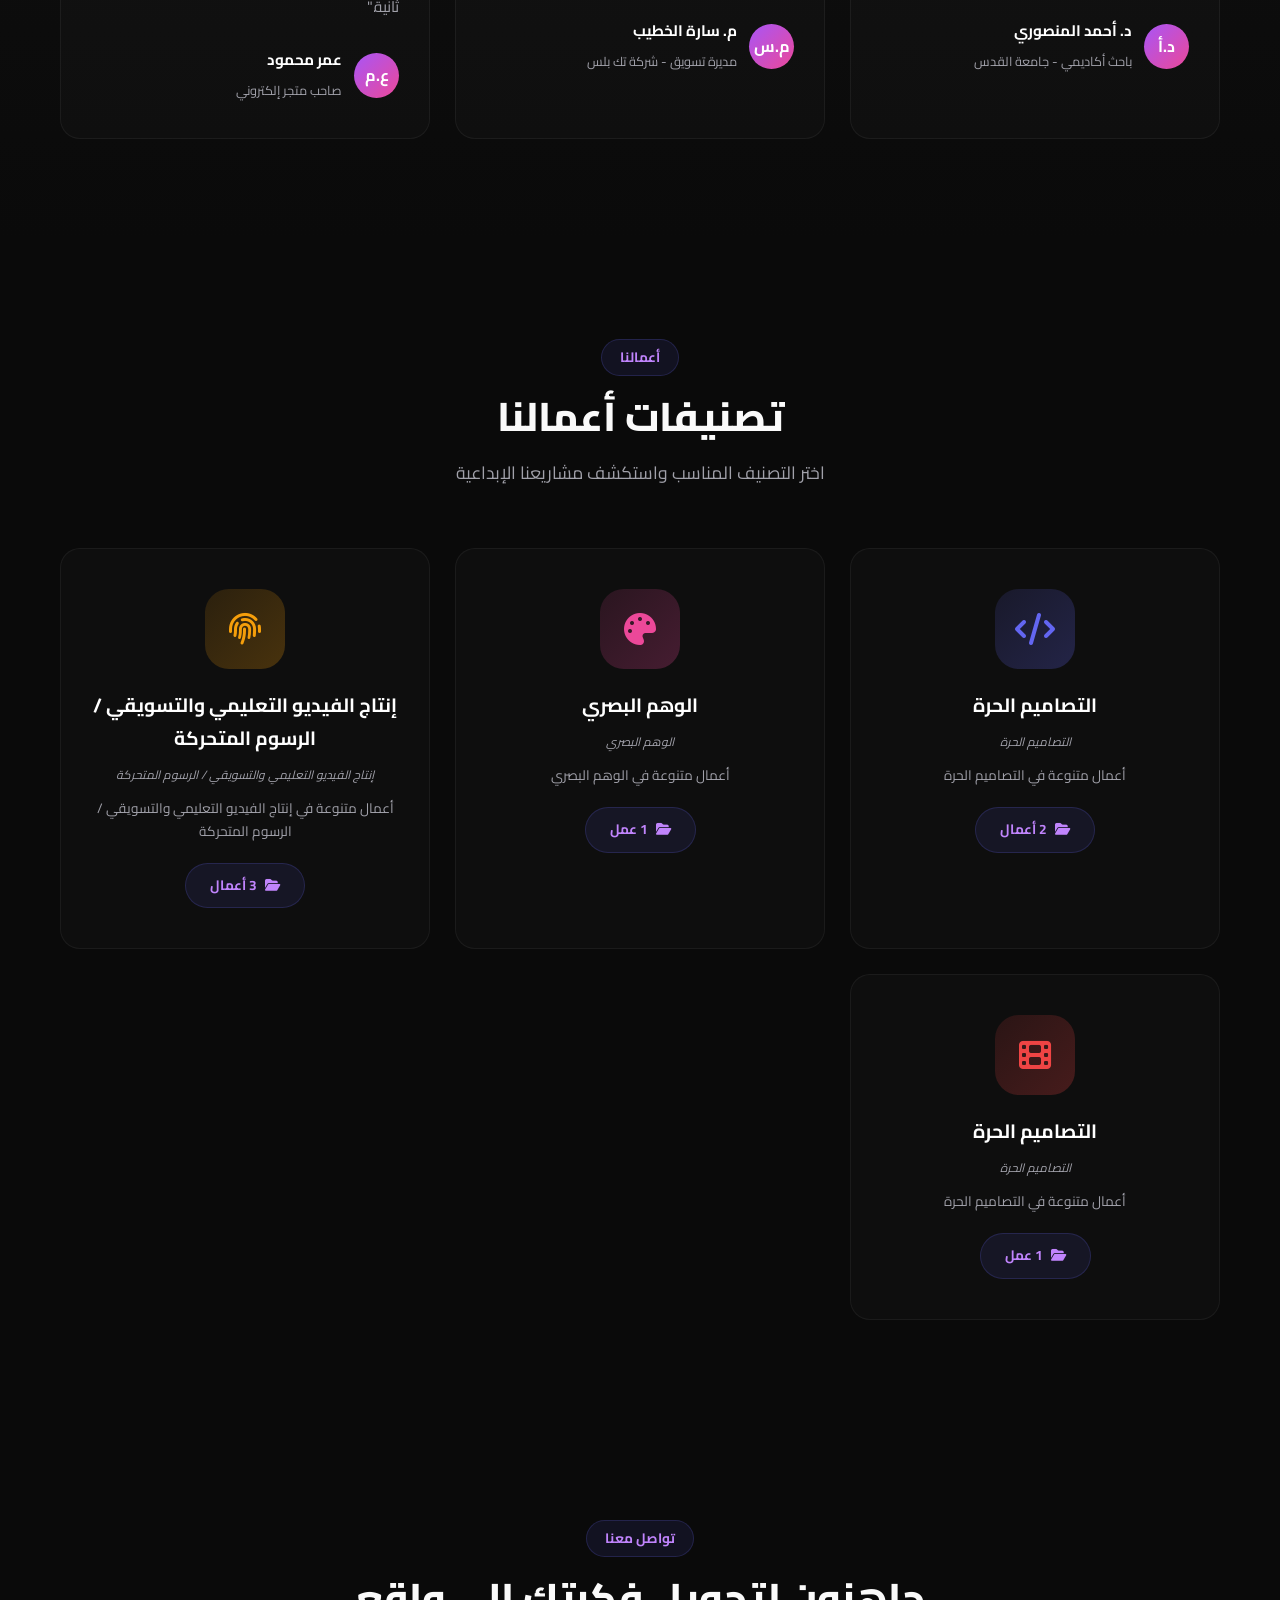
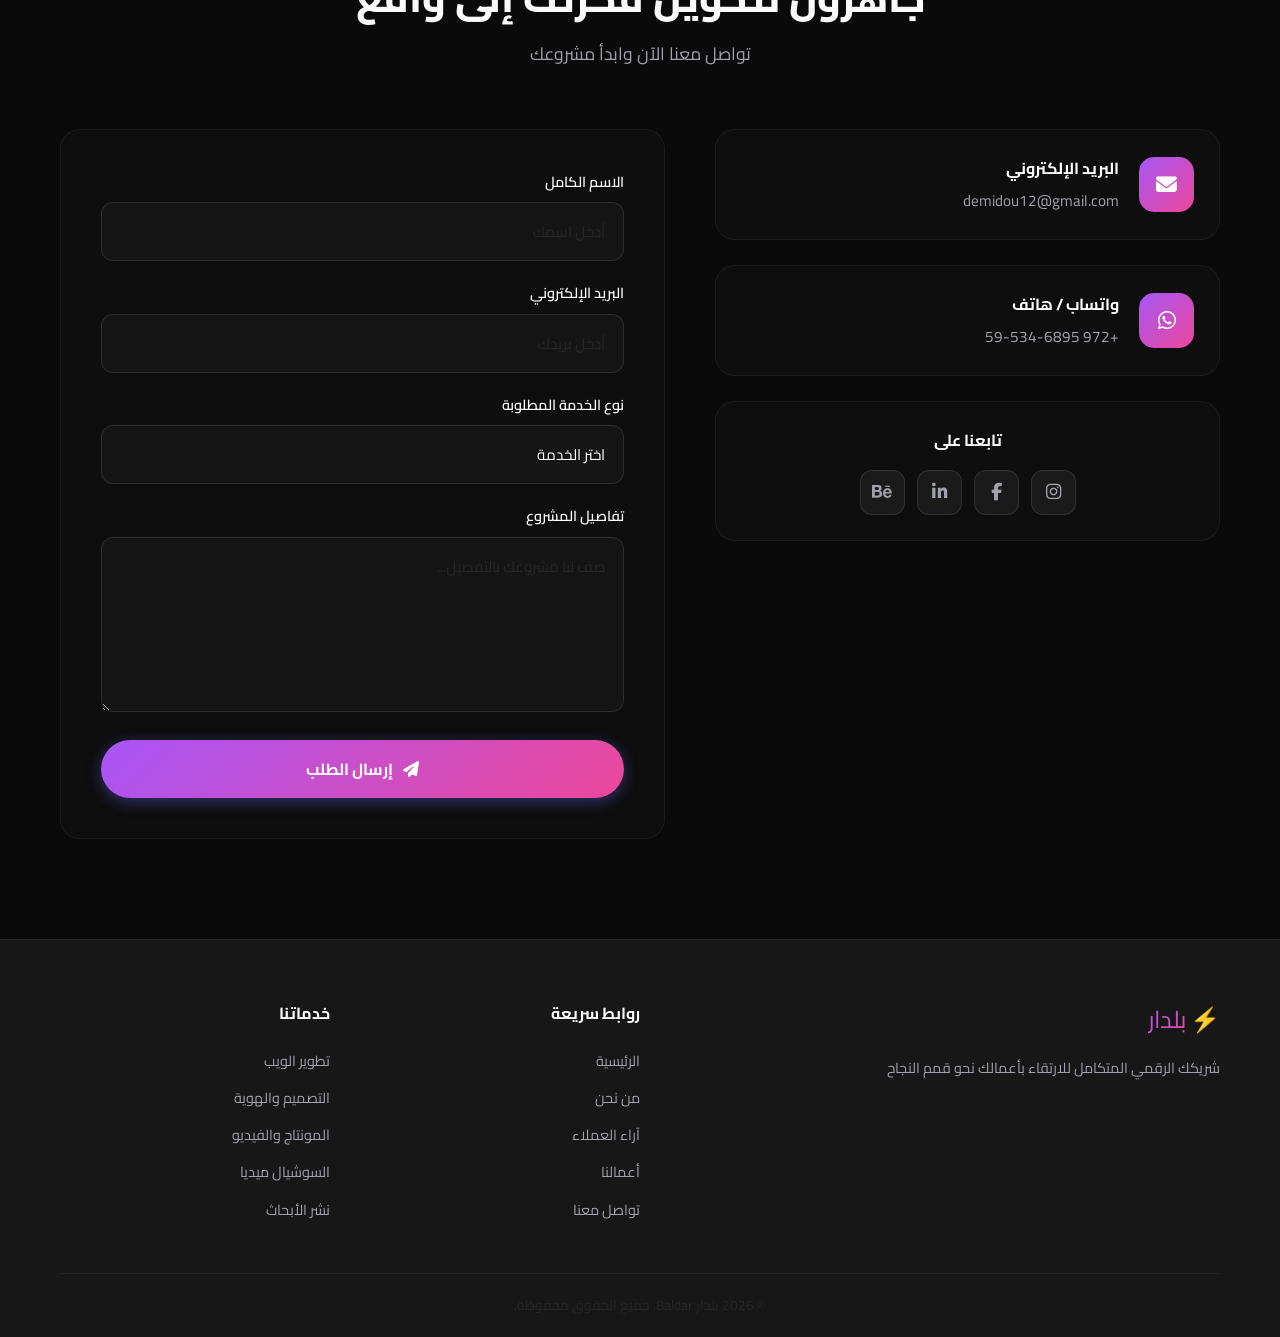
==== commit 9236624e: "Rename index (2).html to index.html" ====
--- a/index.html
+++ b/index.html
@@ -1268,7 +1268,6 @@
             .project-modal-body h2 { font-size: 1.4rem; }
         }
     </style>
-<base target="_blank">
 </head>
 <body>
 
@@ -1457,55 +1456,38 @@
         <div class="section-header scroll-reveal">
             <span class="section-tag">آراء العملاء</span>
             <h2 class="section-title">شهادات النجاح</h2>
-            <p class="section-subtitle">ما يقوله عملاؤنا عن تجربتهم مع بلدار</p>
+            <p class="section-subtitle">شاركنا تجربتك مع بلدار وساعد الآخرين في اختيارنا</p>
         </div>
-        <div class="testimonials-grid">
-            <div class="testimonial-card scroll-reveal">
-                <div class="testimonial-stars">
-                    <i class="fas fa-star"></i><i class="fas fa-star"></i><i class="fas fa-star"></i><i class="fas fa-star"></i><i class="fas fa-star"></i>
+
+        <!-- Review Submission Form -->
+        <div class="review-form-wrapper scroll-reveal" style="background:rgba(255,255,255,0.02); border:1px solid rgba(255,255,255,0.05); border-radius:20px; padding:35px; max-width:700px; margin:0 auto 60px;">
+            <h3 style="text-align:center; margin-bottom:25px; font-size:1.2rem;"><i class="fas fa-pen" style="color:var(--primary-light);"></i> أضف تقييمك</h3>
+            <div class="form-group">
+                <label>اسمك</label>
+                <input type="text" id="reviewName" placeholder="أدخل اسمك" style="width:100%; padding:12px 15px; background:rgba(255,255,255,0.03); border:1px solid rgba(255,255,255,0.1); border-radius:10px; color:var(--white); font-family:'Cairo',sans-serif;">
+            </div>
+            <div class="form-group">
+                <label>تقييمك</label>
+                <div class="star-rating-input" id="starRatingInput" style="display:flex; gap:8px; font-size:1.8rem; cursor:pointer; justify-content:center; margin:10px 0;">
+                    <i class="far fa-star" data-value="1" style="color:#fbbf24; transition:0.2s;"></i>
+                    <i class="far fa-star" data-value="2" style="color:#fbbf24; transition:0.2s;"></i>
+                    <i class="far fa-star" data-value="3" style="color:#fbbf24; transition:0.2s;"></i>
+                    <i class="far fa-star" data-value="4" style="color:#fbbf24; transition:0.2s;"></i>
+                    <i class="far fa-star" data-value="5" style="color:#fbbf24; transition:0.2s;"></i>
                 </div>
-                <p class="testimonial-text">
-                    خدمة ممتازة واحترافية، تم قبول بحثي في سكوبس بفضل متابعتهم الدقيقة والصياغة الأكاديمية الراقية. أنصح كل باحث بالتعامل معهم.
-                </p>
-                <div class="testimonial-author">
-                    <div class="testimonial-avatar">د.أ</div>
-                    <div class="testimonial-info">
-                        <h4>د. أحمد المنصوري</h4>
-                        <span>باحث أكاديمي - جامعة القدس</span>
-                    </div>
-                </div>
-            </div>
-            <div class="testimonial-card scroll-reveal">
-                <div class="testimonial-stars">
-                    <i class="fas fa-star"></i><i class="fas fa-star"></i><i class="fas fa-star"></i><i class="fas fa-star"></i><i class="fas fa-star"></i>
-                </div>
-                <p class="testimonial-text">
-                    تصميم الهوية البصرية لشركتنا كان beyond expectations! فريق بلدار فهم رؤيتنا بدقة وترجمها إلى هوية بصرية قوية ومميزة.
-                </p>
-                <div class="testimonial-author">
-                    <div class="testimonial-avatar">م.س</div>
-                    <div class="testimonial-info">
-                        <h4>م. سارة الخطيب</h4>
-                        <span>مديرة تسويق - شركة تك بلس</span>
-                    </div>
-                </div>
-            </div>
-            <div class="testimonial-card scroll-reveal">
-                <div class="testimonial-stars">
-                    <i class="fas fa-star"></i><i class="fas fa-star"></i><i class="fas fa-star"></i><i class="fas fa-star"></i><i class="fas fa-star"></i>
-                </div>
-                <p class="testimonial-text">
-                    المونتاج والموشن جرافيك اللي سووه لمشروعنا كان احترافي بشكل لا يصدق. سرعة في التنفيذ وجودة عالية جداً. بالتأكيد راح نتعامل معهم مرة ثانية.
-                </p>
-                <div class="testimonial-author">
-                    <div class="testimonial-avatar">ع.م</div>
-                    <div class="testimonial-info">
-                        <h4>عمر محمود</h4>
-                        <span>صاحب متجر إلكتروني</span>
-                    </div>
-                </div>
-            </div>
+                <input type="hidden" id="reviewRating" value="0">
+            </div>
+            <div class="form-group">
+                <label>تعليقك</label>
+                <textarea id="reviewText" rows="4" placeholder="اكتب تجربتك مع بلدار..." style="width:100%; padding:12px 15px; background:rgba(255,255,255,0.03); border:1px solid rgba(255,255,255,0.1); border-radius:10px; color:var(--white); font-family:'Cairo',sans-serif; resize:vertical;"></textarea>
+            </div>
+            <button onclick="submitReview()" class="btn btn-primary" style="width:100%; justify-content:center;">
+                <i class="fas fa-paper-plane"></i> إرسال التقييم
+            </button>
+            <p id="reviewMsg" style="text-align:center; margin-top:15px; font-size:0.85rem; color:var(--gray); display:none;"></p>
         </div>
+
+        <div class="testimonials-grid" id="testimonialsGrid"></div>
     </div>
 </section>
 <section class="categories-section" id="categories">
@@ -2004,14 +1986,20 @@
 
     let html = '';
     cat.projects.forEach((p, idx) => {
-        const hasImage = p.image && p.image.trim() !== '';
+        const hasMedia = p.image && p.image.trim() !== '';
+        const isVideo = isVideoUrl(p.image);
+        let mediaHtml = '';
+        if (isVideo) {
+            mediaHtml = '<video src="' + p.image + '" controls preload="metadata" style="width:100%;height:100%;object-fit:cover;border:none;"></video>';
+        } else if (hasMedia) {
+            mediaHtml = '<img src="' + p.image + '" alt="' + p.name + '" loading="lazy">';
+        } else {
+            mediaHtml = '<div class="project-item-placeholder" style="color:' + cat.color + ';"><i class="fas ' + cat.icon + '"></i></div>';
+        }
         html += `
         <div class="project-item scroll-reveal" onclick="openProjectDetail(${categoryIndex}, ${idx})" style="animation-delay:${idx * 0.1}s">
             <div class="project-item-image">
-                ${hasImage 
-                    ? '<img src="' + p.image + '" alt="' + p.name + '" loading="lazy">'
-                    : '<div class="project-item-placeholder" style="color:' + cat.color + ';"><i class="fas ' + cat.icon + '"></i></div>'
-                }
+                ${mediaHtml}
                 <div class="project-item-overlay">
                     <span class="project-item-tag">${cat.name}</span>
                 </div>
@@ -2057,7 +2045,15 @@
     currentLightboxImage = proj.image && proj.image.trim() !== '' ? proj.image : '';
     currentLightboxCaption = proj.name;
 
-    if (proj.image && proj.image.trim() !== '') {
+    const isVideoModal = isVideoUrl(proj.image);
+    if (isVideoModal) {
+        header.innerHTML = `
+            <video src="${proj.image}" controls autoplay style="width:100%;height:100%;object-fit:cover;cursor:default;"></video>
+            <button class="project-modal-close" onclick="event.stopPropagation(); closeProjectModal();">
+                <i class="fas fa-times"></i>
+            </button>
+        `;
+    } else if (proj.image && proj.image.trim() !== '') {
         header.innerHTML = `
             <img src="${proj.image}" alt="${proj.name}">
             <button class="project-modal-close" onclick="event.stopPropagation(); closeProjectModal();">
@@ -2207,6 +2203,162 @@
     revealObserver.observe(el);
 });
 
+
+// ===== REVIEWS SYSTEM =====
+let selectedRating = 0;
+
+// Star rating input
+document.addEventListener('DOMContentLoaded', () => {
+    const stars = document.querySelectorAll('#starRatingInput i');
+    stars.forEach(star => {
+        star.addEventListener('click', () => {
+            selectedRating = parseInt(star.dataset.value);
+            document.getElementById('reviewRating').value = selectedRating;
+            stars.forEach((s, i) => {
+                if (i < selectedRating) {
+                    s.classList.remove('far');
+                    s.classList.add('fas');
+                } else {
+                    s.classList.remove('fas');
+                    s.classList.add('far');
+                }
+            });
+        });
+        star.addEventListener('mouseenter', () => {
+            const val = parseInt(star.dataset.value);
+            stars.forEach((s, i) => {
+                if (i < val) {
+                    s.style.transform = 'scale(1.2)';
+                } else {
+                    s.style.transform = 'scale(1)';
+                }
+            });
+        });
+        star.addEventListener('mouseleave', () => {
+            stars.forEach(s => s.style.transform = 'scale(1)');
+        });
+    });
+    renderTestimonials();
+});
+
+function submitReview() {
+    const name = document.getElementById('reviewName').value.trim();
+    const text = document.getElementById('reviewText').value.trim();
+    const rating = parseInt(document.getElementById('reviewRating').value);
+    const msgEl = document.getElementById('reviewMsg');
+
+    if (!name || !text || rating === 0) {
+        msgEl.textContent = 'يرجى ملء جميع الحقول واختيار التقييم';
+        msgEl.style.color = 'var(--danger)';
+        msgEl.style.display = 'block';
+        return;
+    }
+
+    const review = {
+        id: Date.now(),
+        name: name,
+        text: text,
+        rating: rating,
+        date: new Date().toISOString(),
+        status: 'pending'
+    };
+
+    let pending = JSON.parse(localStorage.getItem('baldar_reviews_pending') || '[]');
+    pending.push(review);
+    localStorage.setItem('baldar_reviews_pending', JSON.stringify(pending));
+
+    // Also save to messages so admin can see it
+    let messages = JSON.parse(localStorage.getItem('baldar_messages') || '[]');
+    messages.push({
+        id: Date.now(),
+        name: name,
+        email: 'تقييم من الموقع',
+        service: 'تقييم جديد (' + rating + ' نجوم)',
+        message: text,
+        date: new Date().toISOString()
+    });
+    localStorage.setItem('baldar_messages', JSON.stringify(messages));
+
+    msgEl.textContent = '✅ تم إرسال تقييمك بنجاح! سيتم نشره بعد مراجعة الإدارة.';
+    msgEl.style.color = 'var(--success)';
+    msgEl.style.display = 'block';
+
+    document.getElementById('reviewName').value = '';
+    document.getElementById('reviewText').value = '';
+    document.getElementById('reviewRating').value = '0';
+    selectedRating = 0;
+    document.querySelectorAll('#starRatingInput i').forEach(s => {
+        s.classList.remove('fas');
+        s.classList.add('far');
+    });
+
+    setTimeout(() => { msgEl.style.display = 'none'; }, 5000);
+}
+
+function renderTestimonials() {
+    const grid = document.getElementById('testimonialsGrid');
+    if (!grid) return;
+
+    // Default reviews
+    let allReviews = [
+        { id: 'default1', name: 'د. أحمد المنصوري', role: 'باحث أكاديمي - جامعة القدس', text: 'خدمة ممتازة واحترافية، تم قبول بحثي في سكوبس بفضل متابعتهم الدقيقة والصياغة الأكاديمية الراقية. أنصح كل باحث بالتعامل معهم.', rating: 5, avatar: 'د.أ' },
+        { id: 'default2', name: 'م. سارة الخطيب', role: 'مديرة تسويق - شركة تك بلس', text: 'تصميم الهوية البصرية لشركتنا كان beyond expectations! فريق بلدار فهم رؤيتنا بدقة وترجمها إلى هوية بصرية قوية ومميزة.', rating: 5, avatar: 'م.س' },
+        { id: 'default3', name: 'عمر محمود', role: 'صاحب متجر إلكتروني', text: 'المونتاج والموشن جرافيك اللي سووه لمشروعنا كان احترافي بشكل لا يصدق. سرعة في التنفيذ وجودة عالية جداً. بالتأكيد راح نتعامل معهم مرة ثانية.', rating: 5, avatar: 'ع.م' }
+    ];
+
+    // Load approved reviews from localStorage
+    try {
+        const approved = JSON.parse(localStorage.getItem('baldar_reviews_approved') || '[]');
+        approved.forEach(r => {
+            allReviews.push({
+                id: r.id,
+                name: r.name,
+                role: 'عميل بلدار',
+                text: r.text,
+                rating: r.rating,
+                avatar: r.name.charAt(0)
+            });
+        });
+    } catch(e) {}
+
+    let html = '';
+    allReviews.forEach((r, idx) => {
+        const stars = Array(5).fill(0).map((_, i) => 
+            i < r.rating ? '<i class="fas fa-star"></i>' : '<i class="far fa-star"></i>'
+        ).join('');
+        html += `
+        <div class="testimonial-card scroll-reveal">
+            <div class="testimonial-stars">${stars}</div>
+            <p class="testimonial-text">"${r.text}"</p>
+            <div class="testimonial-author">
+                <div class="testimonial-avatar">${r.avatar}</div>
+                <div class="testimonial-info">
+                    <h4>${r.name}</h4>
+                    <span>${r.role}</span>
+                </div>
+            </div>
+        </div>`;
+    });
+    grid.innerHTML = html;
+
+    document.querySelectorAll('.testimonial-card').forEach(el => {
+        const observer = new IntersectionObserver((entries) => {
+            entries.forEach(entry => {
+                if (entry.isIntersecting) entry.target.classList.add('visible');
+            });
+        }, { threshold: 0.1 });
+        observer.observe(el);
+    });
+}
+
+// ===== VIDEO SUPPORT =====
+function isVideoUrl(url) {
+    if (!url) return false;
+    const videoExts = ['.mp4', '.webm', '.mov', '.ogg', '.mkv'];
+    const lower = url.toLowerCase();
+    return videoExts.some(ext => lower.includes(ext));
+}
+
 document.addEventListener('DOMContentLoaded', () => {
     checkAuth();
     loadCategories();
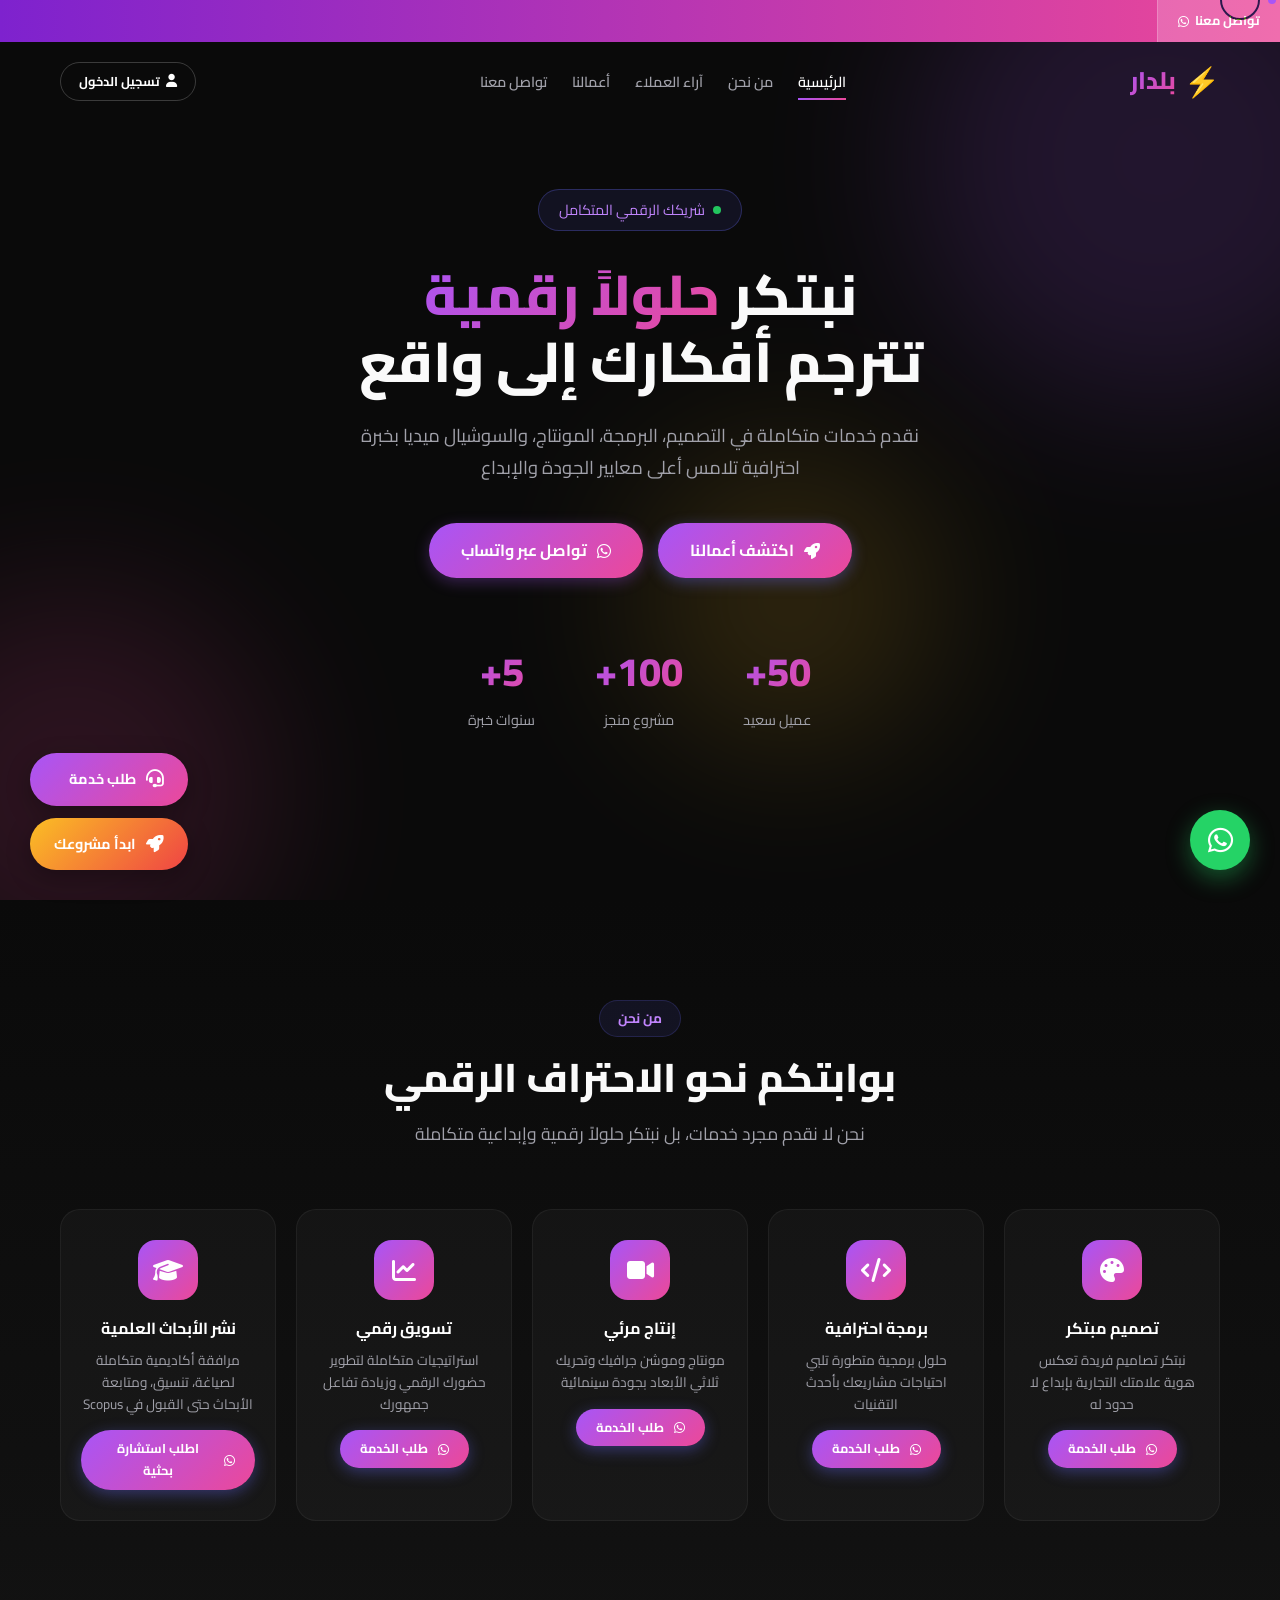
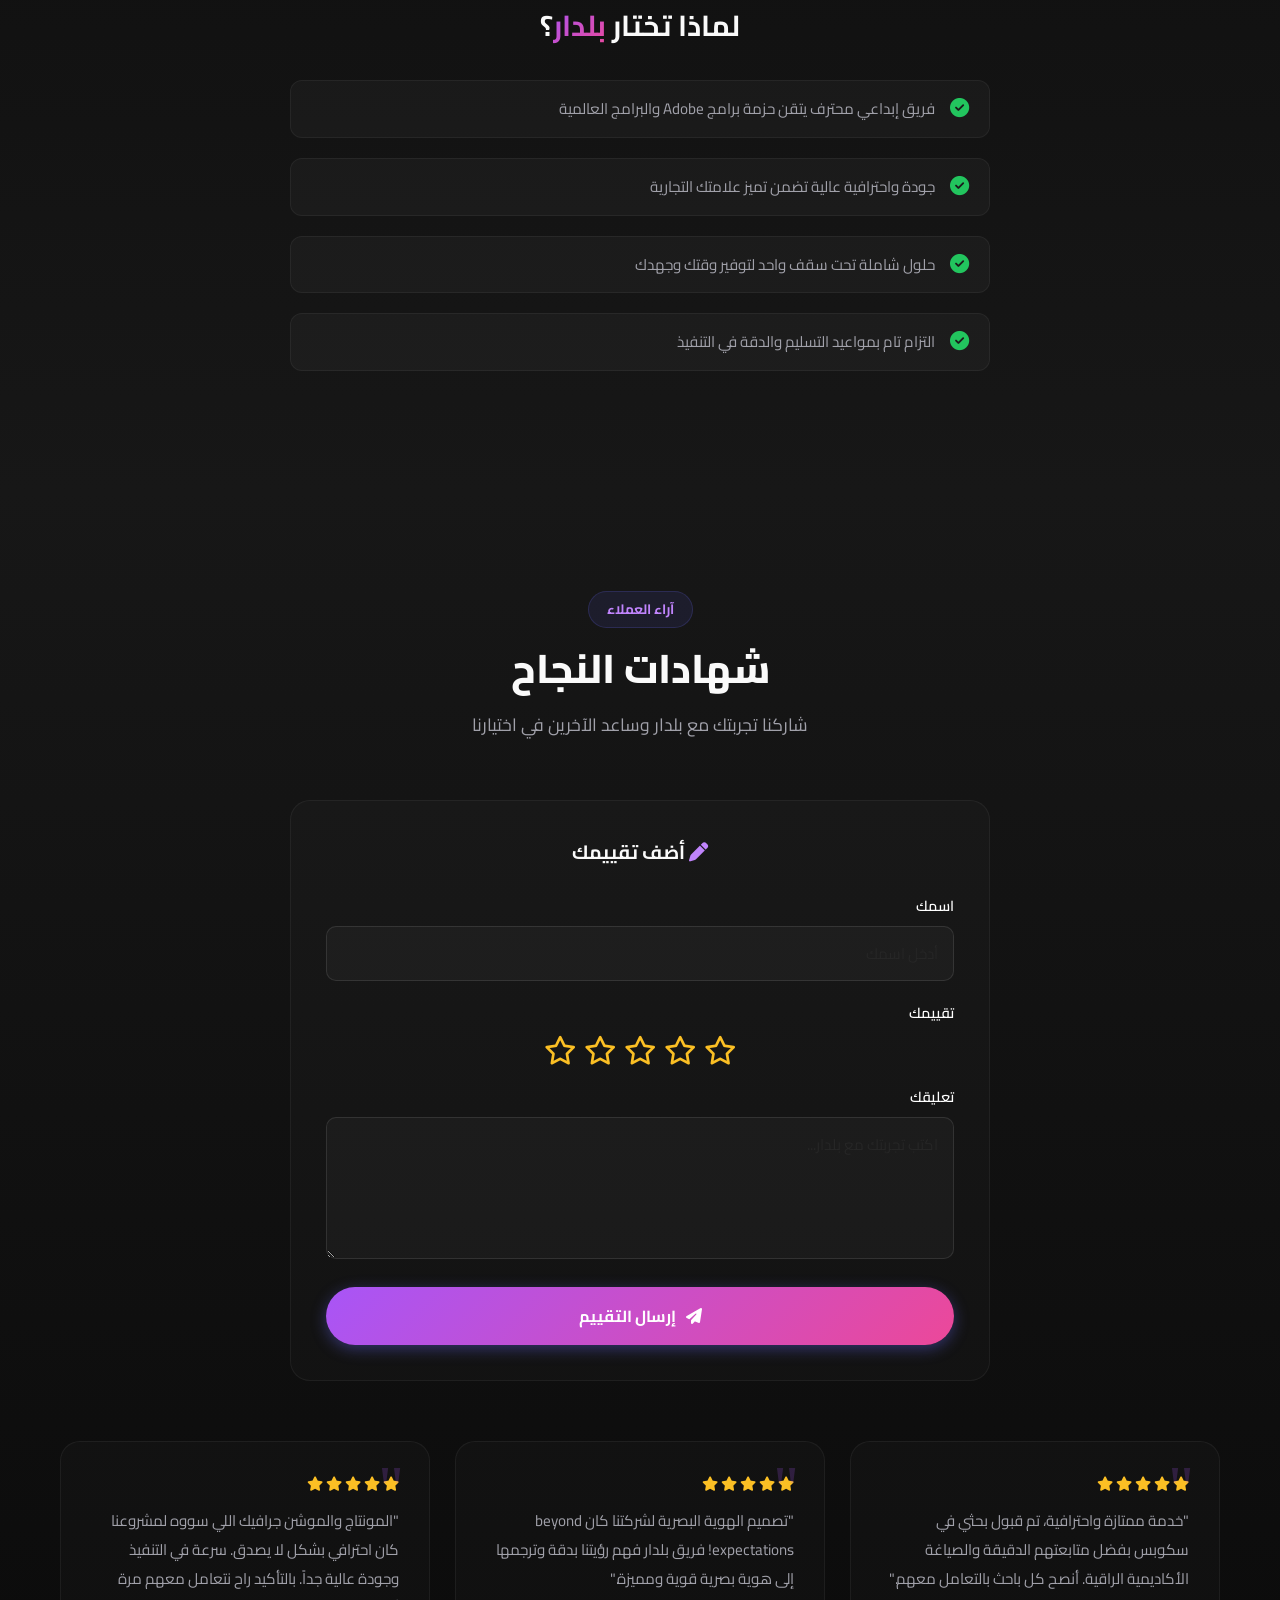
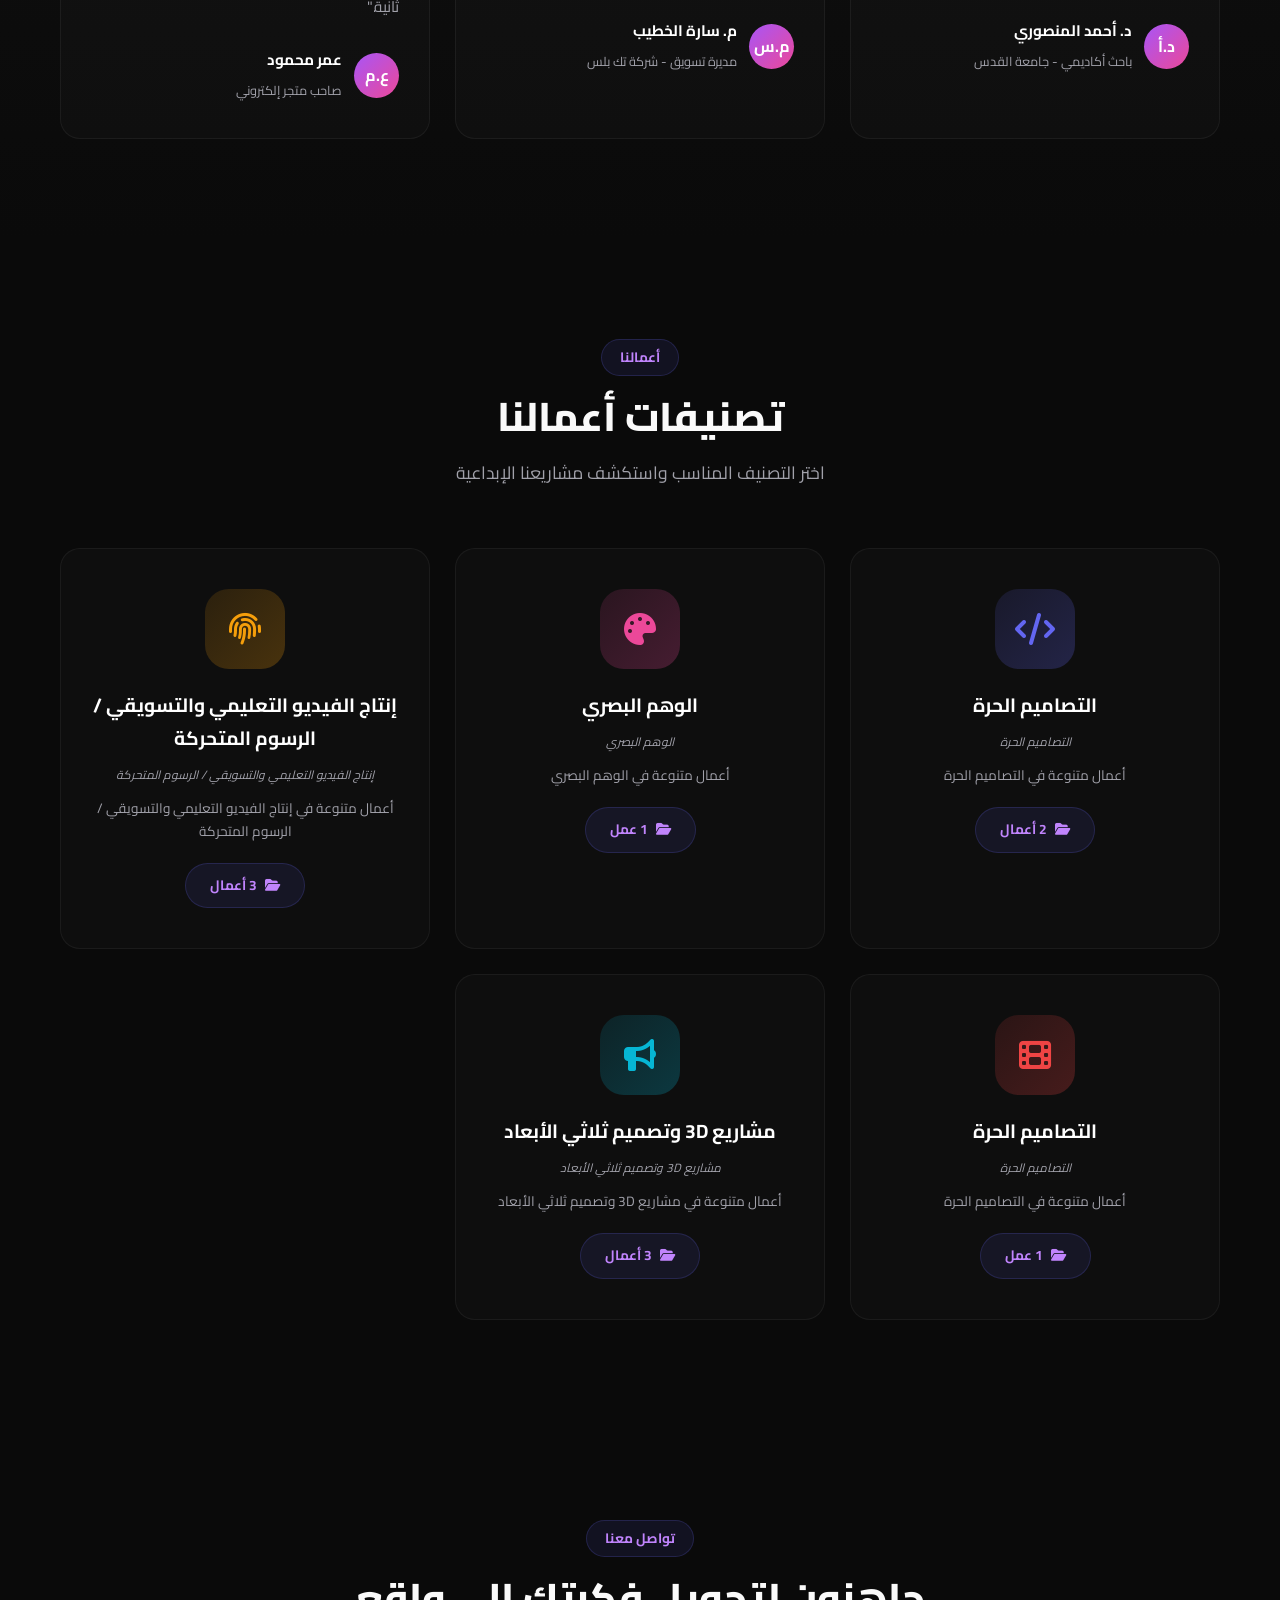
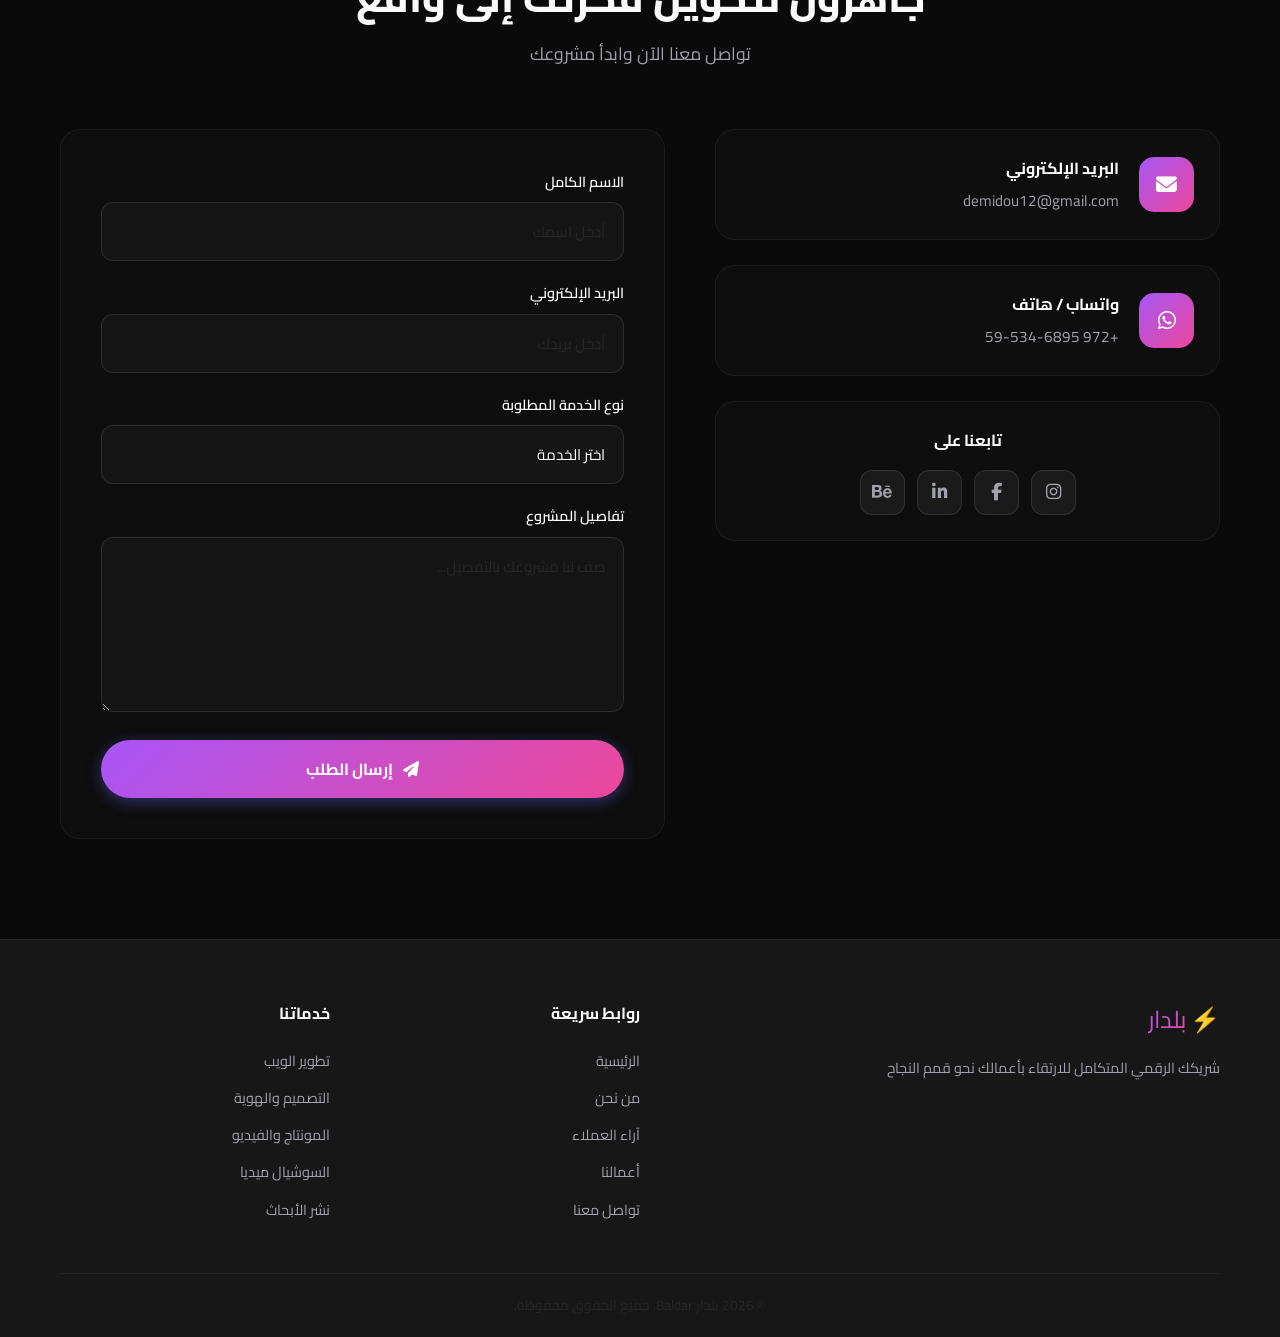
==== commit f5ee98cb: "Rename index (2).html to index.html" ====
--- a/index.html
+++ b/index.html
@@ -1904,7 +1904,7 @@
                     };
                     mergedCategories.push(cat);
                 }
-                const exists = cat.projects.find(proj => proj.id === p.id || proj.name === p.name);
+                const exists = cat.projects.find(proj => proj.id === p.id);
                 if (!exists) {
                     cat.projects.push({
                         id: p.id,
